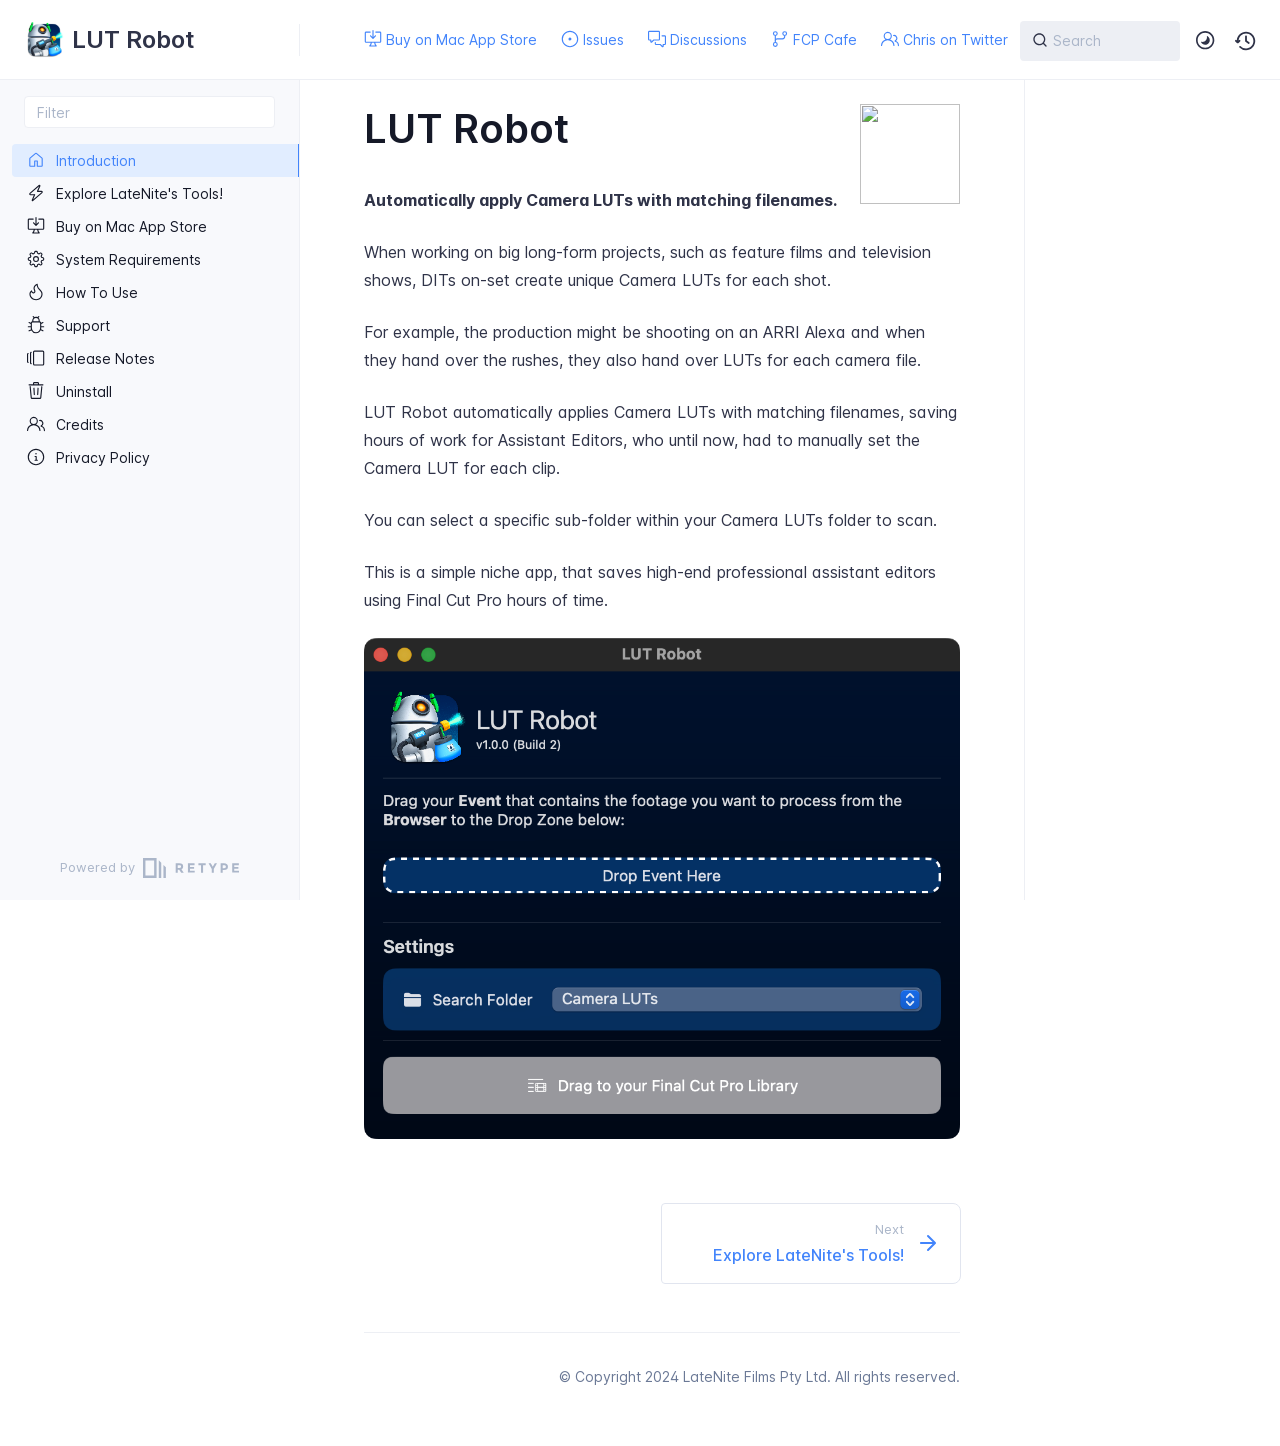
==== index.html @ ec89390f "Refreshes Retype-generated documentation. Process triggered by latenitefilms." ====
<!DOCTYPE html>
<html lang="en" class="h-full">
<head>
    <meta charset="UTF-8">
    <meta name="viewport" content="width=device-width,initial-scale=1">
    <meta name="turbo-cache-control" content="no-cache" data-turbo-track="reload" data-track-token="3.5.0.772324197858">

    <!-- See retype.com -->
    <meta name="generator" content="Retype 3.5.0">

    <!-- Primary Meta Tags -->
    <title>LUT Robot</title>
    <meta name="title" content="LUT Robot">
    <meta name="description" content="Automatically apply Camera LUTs with matching filenames.">

    <!-- Canonical -->
    <link rel="canonical" href="https://lutrobot.pro/">

    <!-- Open Graph / Facebook -->
    <meta property="og:type" content="website">
    <meta property="og:url" content="https://lutrobot.pro/">
    <meta property="og:title" content="LUT Robot">
    <meta property="og:description" content="Automatically apply Camera LUTs with matching filenames.">
    <meta property="og:image" content="https://lutrobot.pro/static/lut-robot.png">

    <!-- Twitter -->
    <meta property="twitter:card" content="summary_large_image">
    <meta property="twitter:url" content="https://lutrobot.pro/">
    <meta property="twitter:title" content="LUT Robot">
    <meta property="twitter:description" content="Automatically apply Camera LUTs with matching filenames.">
    <meta property="twitter:image" content="https://lutrobot.pro/static/lut-robot.png">

    <script data-cfasync="false">(function () { var el = document.documentElement, m = localStorage.getItem("doc_theme"), wm = window.matchMedia; if (m === "dark" || (!m && wm && wm("(prefers-color-scheme: dark)").matches)) { el.classList.add("dark") } else { el.classList.remove("dark") } })();</script>

    <link href="resources/css/retype.css?v=3.5.0.772324197858" rel="stylesheet">

    <script data-cfasync="false" src="resources/js/config.js?v=3.5.0.772324197858" data-turbo-eval="false" defer></script>
    <script data-cfasync="false" src="resources/js/retype.js?v=3.5.0" data-turbo-eval="false" defer></script>
    <script id="lunr-js" data-cfasync="false" src="resources/js/lunr.js?v=3.5.0.772324197858" data-turbo-eval="false" defer></script>
</head>
<body>
    <div id="docs-app" class="relative text-base antialiased text-gray-700 bg-white font-body dark:bg-dark-850 dark:text-dark-300">
        <div class="absolute bottom-0 left-0 bg-gray-100 dark:bg-dark-800" style="top: 5rem; right: 50%"></div>
    
        <header id="docs-site-header" class="sticky top-0 z-30 flex w-full h-16 bg-white border-b border-gray-200 md:h-20 dark:bg-dark-850 dark:border-dark-650">
            <div class="container relative flex items-center justify-between pr-6 grow md:justify-start">
                <!-- Mobile menu button skeleton -->
                <button v-cloak class="skeleton docs-mobile-menu-button flex items-center justify-center shrink-0 overflow-hidden dark:text-white focus:outline-none rounded-full w-10 h-10 ml-3.5 md:hidden"><svg xmlns="http://www.w3.org/2000/svg" class="mb-px shrink-0" width="24" height="24" viewBox="0 0 24 24" role="presentation" style="margin-bottom: 0px;"><g fill="currentColor"><path d="M2 4h20v2H2zM2 11h20v2H2zM2 18h20v2H2z"></path></g></svg></button>
                <div v-cloak id="docs-sidebar-toggle"></div>
        
                <!-- Logo -->
                <div class="flex items-center justify-between h-full py-2 md:w-75">
                    <div class="flex items-center px-2 md:px-6">
                        <a id="docs-site-logo" href="" class="flex items-center leading-snug text-2xl">
                            <span class="w-10 mr-2 grow-0 shrink-0 overflow-hidden">
                                <img class="max-h-10 dark:hidden md:inline-block" src="static/logo.png">
                                <img class="max-h-10 hidden dark:inline-block" src="static/logo.png">
                            </span>
                            <span class="dark:text-white font-semibold line-clamp-1 md:line-clamp-2">LUT Robot</span>
                        </a>
                    </div>
        
                    <span class="hidden h-8 border-r md:inline-block dark:border-dark-650"></span>
                </div>
        
                <div class="flex justify-between md:grow">
                    <!-- Top Nav -->
                    <nav class="hidden md:flex">
                        <ul class="flex flex-col mb-4 md:pl-16 md:mb-0 md:flex-row md:items-center">
                            <li class="mr-6">
                                <a class="py-2 md:mb-0 inline-flex items-center text-sm whitespace-nowrap transition-colors duration-200 ease-linear md:text-blue-500 dark:text-blue-400 hover:text-blue-800 dark:hover:text-blue-200" href="buy/">
                                    <svg xmlns="http://www.w3.org/2000/svg" class="mb-px mr-1" width="18" height="18" viewBox="0 0 24 24" role="presentation">
                                        <g fill="currentColor">
                                            <path d="M11.25 9.331V.75a.75.75 0 0 1 1.5 0v8.58l1.949-2.11A.75.75 0 1 1 15.8 8.237l-3.25 3.52a.75.75 0 0 1-1.102 0l-3.25-3.52A.75.75 0 1 1 9.3 7.22l1.949 2.111Z"/><path d="M2.5 3.75v11.5c0 .138.112.25.25.25h18.5a.25.25 0 0 0 .25-.25V3.75a.25.25 0 0 0-.25-.25h-5.5a.75.75 0 0 1 0-1.5h5.5c.966 0 1.75.784 1.75 1.75v11.5A1.75 1.75 0 0 1 21.25 17h-6.204c.171 1.375.805 2.652 1.769 3.757A.752.752 0 0 1 16.25 22h-8.5a.75.75 0 0 1-.566-1.243c.965-1.105 1.599-2.382 1.77-3.757H2.75A1.75 1.75 0 0 1 1 15.25V3.75C1 2.784 1.784 2 2.75 2h5.5a.75.75 0 0 1 0 1.5h-5.5a.25.25 0 0 0-.25.25ZM10.463 17c-.126 1.266-.564 2.445-1.223 3.5h5.52c-.66-1.055-1.098-2.234-1.223-3.5Z"/>
                                        </g>
                                    </svg>
                                    <span>Buy on Mac App Store</span>
                                </a>
                            </li>
                            <li class="mr-6">
                                <a class="py-2 md:mb-0 inline-flex items-center text-sm whitespace-nowrap transition-colors duration-200 ease-linear md:text-blue-500 dark:text-blue-400 hover:text-blue-800 dark:hover:text-blue-200" href="https://github.com/latenitefilms/lutrobot/issues" target="_blank">
                                    <svg xmlns="http://www.w3.org/2000/svg" class="mb-px mr-1" width="18" height="18" viewBox="0 0 24 24" role="presentation">
                                        <g fill="currentColor">
                                            <path d="M12 1c6.075 0 11 4.925 11 11s-4.925 11-11 11S1 18.075 1 12 5.925 1 12 1ZM2.5 12a9.5 9.5 0 0 0 9.5 9.5 9.5 9.5 0 0 0 9.5-9.5A9.5 9.5 0 0 0 12 2.5 9.5 9.5 0 0 0 2.5 12Zm9.5 2a2 2 0 1 1-.001-3.999A2 2 0 0 1 12 14Z"/>
                                        </g>
                                    </svg>
                                    <span>Issues</span>
                                </a>
                            </li>
                            <li class="mr-6">
                                <a class="py-2 md:mb-0 inline-flex items-center text-sm whitespace-nowrap transition-colors duration-200 ease-linear md:text-blue-500 dark:text-blue-400 hover:text-blue-800 dark:hover:text-blue-200" href="https://github.com/latenitefilms/lutrobot/discussions" target="_blank">
                                    <svg xmlns="http://www.w3.org/2000/svg" class="mb-px mr-1" width="18" height="18" viewBox="0 0 24 24" role="presentation">
                                        <g fill="currentColor">
                                            <path d="M1.75 1h12.5c.966 0 1.75.784 1.75 1.75v9.5A1.75 1.75 0 0 1 14.25 14H8.061l-2.574 2.573A1.458 1.458 0 0 1 3 15.543V14H1.75A1.75 1.75 0 0 1 0 12.25v-9.5C0 1.784.784 1 1.75 1ZM1.5 2.75v9.5c0 .138.112.25.25.25h2a.75.75 0 0 1 .75.75v2.19l2.72-2.72a.749.749 0 0 1 .53-.22h6.5a.25.25 0 0 0 .25-.25v-9.5a.25.25 0 0 0-.25-.25H1.75a.25.25 0 0 0-.25.25Z"/><path d="M22.5 8.75a.25.25 0 0 0-.25-.25h-3.5a.75.75 0 0 1 0-1.5h3.5c.966 0 1.75.784 1.75 1.75v9.5A1.75 1.75 0 0 1 22.25 20H21v1.543a1.457 1.457 0 0 1-2.487 1.03L15.939 20H10.75A1.75 1.75 0 0 1 9 18.25v-1.465a.75.75 0 0 1 1.5 0v1.465c0 .138.112.25.25.25h5.5a.75.75 0 0 1 .53.22l2.72 2.72v-2.19a.75.75 0 0 1 .75-.75h2a.25.25 0 0 0 .25-.25v-9.5Z"/>
                                        </g>
                                    </svg>
                                    <span>Discussions</span>
                                </a>
                            </li>
                            <li class="mr-6">
                                <a class="py-2 md:mb-0 inline-flex items-center text-sm whitespace-nowrap transition-colors duration-200 ease-linear md:text-blue-500 dark:text-blue-400 hover:text-blue-800 dark:hover:text-blue-200" href="https://fcp.cafe" target="_blank">
                                    <svg xmlns="http://www.w3.org/2000/svg" class="mb-px mr-1" width="18" height="18" viewBox="0 0 24 24" role="presentation">
                                        <g fill="currentColor">
                                            <path d="M15 4.75a3.25 3.25 0 1 1 6.5 0 3.25 3.25 0 0 1-6.5 0ZM2.5 19.25a3.25 3.25 0 1 1 6.5 0 3.25 3.25 0 0 1-6.5 0Zm0-14.5a3.25 3.25 0 1 1 6.5 0 3.25 3.25 0 0 1-6.5 0ZM5.75 6.5a1.75 1.75 0 1 0-.001-3.501A1.75 1.75 0 0 0 5.75 6.5Zm0 14.5a1.75 1.75 0 1 0-.001-3.501A1.75 1.75 0 0 0 5.75 21Zm12.5-14.5a1.75 1.75 0 1 0-.001-3.501A1.75 1.75 0 0 0 18.25 6.5Z"/><path d="M5.75 16.75A.75.75 0 0 1 5 16V8a.75.75 0 0 1 1.5 0v8a.75.75 0 0 1-.75.75Z"/><path d="M17.5 8.75v-1H19v1a3.75 3.75 0 0 1-3.75 3.75h-7a1.75 1.75 0 0 0-1.75 1.75H5A3.25 3.25 0 0 1 8.25 11h7a2.25 2.25 0 0 0 2.25-2.25Z"/>
                                        </g>
                                    </svg>
                                    <span>FCP Cafe</span>
                                </a>
                            </li>
                            <li class="mr-6">
                                <a class="py-2 md:mb-0 inline-flex items-center text-sm whitespace-nowrap transition-colors duration-200 ease-linear md:text-blue-500 dark:text-blue-400 hover:text-blue-800 dark:hover:text-blue-200" href="https://twitter.com/chrisatlatenite" target="_blank">
                                    <svg xmlns="http://www.w3.org/2000/svg" class="mb-px mr-1" width="18" height="18" viewBox="0 0 24 24" role="presentation">
                                        <g fill="currentColor">
                                            <path d="M3.5 8a5.5 5.5 0 1 1 8.596 4.547 9.005 9.005 0 0 1 5.9 8.18.751.751 0 0 1-1.5.045 7.5 7.5 0 0 0-14.993 0 .75.75 0 0 1-1.499-.044 9.005 9.005 0 0 1 5.9-8.181A5.496 5.496 0 0 1 3.5 8ZM9 4a4 4 0 1 0 0 8 4 4 0 0 0 0-8Zm8.29 4c-.148 0-.292.01-.434.03a.75.75 0 1 1-.212-1.484 4.53 4.53 0 0 1 3.38 8.097 6.69 6.69 0 0 1 3.956 6.107.75.75 0 0 1-1.5 0 5.193 5.193 0 0 0-3.696-4.972l-.534-.16v-1.676l.41-.209A3.03 3.03 0 0 0 17.29 8Z"/>
                                        </g>
                                    </svg>
                                    <span>Chris on Twitter</span>
                                </a>
                            </li>
                            <li class="mr-6">
                                <a class="py-2 md:mb-0 inline-flex items-center text-sm whitespace-nowrap transition-colors duration-200 ease-linear md:text-blue-500 dark:text-blue-400 hover:text-blue-800 dark:hover:text-blue-200" href="https://latenitefilms.com" target="_blank">
                                    <svg xmlns="http://www.w3.org/2000/svg" class="mb-px mr-1" width="18" height="18" viewBox="0 0 24 24" role="presentation">
                                        <g fill="currentColor">
                                            <path d="M12 2.5c-3.81 0-6.5 2.743-6.5 6.119 0 1.536.632 2.572 1.425 3.56.172.215.347.422.527.635l.096.112c.21.25.427.508.63.774.404.531.783 1.128.995 1.834a.75.75 0 0 1-1.436.432c-.138-.46-.397-.89-.753-1.357a18.111 18.111 0 0 0-.582-.714l-.092-.11c-.18-.212-.37-.436-.555-.667C4.87 12.016 4 10.651 4 8.618 4 4.363 7.415 1 12 1s8 3.362 8 7.619c0 2.032-.87 3.397-1.755 4.5-.185.23-.375.454-.555.667l-.092.109c-.21.248-.405.481-.582.714-.356.467-.615.898-.753 1.357a.751.751 0 0 1-1.437-.432c.213-.706.592-1.303.997-1.834.202-.266.419-.524.63-.774l.095-.112c.18-.213.355-.42.527-.634.793-.99 1.425-2.025 1.425-3.561C18.5 5.243 15.81 2.5 12 2.5ZM8.75 18h6.5a.75.75 0 0 1 0 1.5h-6.5a.75.75 0 0 1 0-1.5Zm.75 3.75a.75.75 0 0 1 .75-.75h3.5a.75.75 0 0 1 0 1.5h-3.5a.75.75 0 0 1-.75-.75Z"/>
                                        </g>
                                    </svg>
                                    <span>LateNite</span>
                                </a>
                            </li>
        
                        </ul>
                    </nav>
        
                    <!-- Header Right Skeleton -->
                    <div v-cloak class="flex justify-end grow skeleton">
        
                        <!-- Search input mock -->
                        <div class="relative hidden w-40 lg:block lg:max-w-sm lg:ml-auto">
                            <div class="absolute flex items-center justify-center h-full pl-3 dark:text-dark-300">
                                <svg xmlns="http://www.w3.org/2000/svg" class="icon-base" width="16" height="16" viewBox="0 0 24 24" aria-labelledby="icon" role="presentation" style="margin-bottom: 1px;"><g fill="currentColor" ><path d="M21.71 20.29l-3.68-3.68A8.963 8.963 0 0020 11c0-4.96-4.04-9-9-9s-9 4.04-9 9 4.04 9 9 9c2.12 0 4.07-.74 5.61-1.97l3.68 3.68c.2.19.45.29.71.29s.51-.1.71-.29c.39-.39.39-1.03 0-1.42zM4 11c0-3.86 3.14-7 7-7s7 3.14 7 7c0 1.92-.78 3.66-2.04 4.93-.01.01-.02.01-.02.01-.01.01-.01.01-.01.02A6.98 6.98 0 0111 18c-3.86 0-7-3.14-7-7z" ></path></g></svg>
                            </div>
                            <input class="w-full h-10 placeholder-gray-400 transition-colors duration-200 ease-in bg-gray-200 border border-transparent rounded md:text-sm hover:bg-white hover:border-gray-300 focus:outline-none focus:bg-white focus:border-gray-500 dark:bg-dark-600 dark:border-dark-600 dark:placeholder-dark-400" style="padding: 0.625rem 0.75rem 0.625rem 2rem" type="text" placeholder="Search">
                        </div>
        
                        <!-- Mobile search button -->
                        <div class="flex items-center justify-center w-10 h-10 lg:hidden">
                            <svg xmlns="http://www.w3.org/2000/svg" class="shrink-0 icon-base" width="20" height="20" viewBox="0 0 24 24" aria-labelledby="icon" role="presentation" style="margin-bottom: 0px;"><g fill="currentColor" ><path d="M21.71 20.29l-3.68-3.68A8.963 8.963 0 0020 11c0-4.96-4.04-9-9-9s-9 4.04-9 9 4.04 9 9 9c2.12 0 4.07-.74 5.61-1.97l3.68 3.68c.2.19.45.29.71.29s.51-.1.71-.29c.39-.39.39-1.03 0-1.42zM4 11c0-3.86 3.14-7 7-7s7 3.14 7 7c0 1.92-.78 3.66-2.04 4.93-.01.01-.02.01-.02.01-.01.01-.01.01-.01.02A6.98 6.98 0 0111 18c-3.86 0-7-3.14-7-7z" ></path></g></svg>
                        </div>
        
                        <!-- Dark mode switch placeholder -->
                        <div class="w-10 h-10 lg:ml-2"></div>
        
                        <!-- History button -->
                        <div class="flex items-center justify-center w-10 h-10" style="margin-right: -0.625rem;">
                            <svg xmlns="http://www.w3.org/2000/svg" class="shrink-0 icon-base" width="22" height="22" viewBox="0 0 24 24" aria-labelledby="icon" role="presentation" style="margin-bottom: 0px;"><g fill="currentColor" ><g ><path d="M12.01 6.01c-.55 0-1 .45-1 1V12a1 1 0 00.4.8l3 2.22a.985.985 0 001.39-.2.996.996 0 00-.21-1.4l-2.6-1.92V7.01c.02-.55-.43-1-.98-1z"></path><path d="M12.01 1.91c-5.33 0-9.69 4.16-10.05 9.4l-.29-.26a.997.997 0 10-1.34 1.48l1.97 1.79c.19.17.43.26.67.26s.48-.09.67-.26l1.97-1.79a.997.997 0 10-1.34-1.48l-.31.28c.34-4.14 3.82-7.41 8.05-7.41 4.46 0 8.08 3.63 8.08 8.09s-3.63 8.08-8.08 8.08c-2.18 0-4.22-.85-5.75-2.4a.996.996 0 10-1.42 1.4 10.02 10.02 0 007.17 2.99c5.56 0 10.08-4.52 10.08-10.08.01-5.56-4.52-10.09-10.08-10.09z"></path></g></g></svg>
                        </div>
                    </div>
        
                    <div v-cloak class="flex justify-end grow">
                        <div id="docs-mobile-search-button"></div>
                        <doc-search-desktop></doc-search-desktop>
        
                        <doc-theme-switch class="lg:ml-2"></doc-theme-switch>
                        <doc-history></doc-history>
                    </div>
                </div>
            </div>
        </header>
    
        <div class="container relative flex bg-white">
            <!-- Sidebar Skeleton -->
            <div v-cloak class="fixed flex flex-col shrink-0 duration-300 ease-in-out bg-gray-100 border-gray-200 sidebar top-20 w-75 border-r h-screen md:sticky transition-transform skeleton dark:bg-dark-800 dark:border-dark-650">
            
                <!-- Render this div, if config.showSidebarFilter is `true` -->
                <div class="flex items-center h-16 px-6">
                    <input class="w-full h-8 px-3 py-2 transition-colors duration-200 ease-linear bg-white border border-gray-200 rounded shadow-none text-sm focus:outline-none focus:border-gray-600 dark:bg-dark-600 dark:border-dark-600" type="text" placeholder="Filter">
                </div>
            
                <div class="pl-6 mt-1 mb-4">
                    <div class="w-32 h-3 mb-4 bg-gray-200 rounded-full loading dark:bg-dark-600"></div>
                    <div class="w-48 h-3 mb-4 bg-gray-200 rounded-full loading dark:bg-dark-600"></div>
                    <div class="w-40 h-3 mb-4 bg-gray-200 rounded-full loading dark:bg-dark-600"></div>
                    <div class="w-32 h-3 mb-4 bg-gray-200 rounded-full loading dark:bg-dark-600"></div>
                    <div class="w-48 h-3 mb-4 bg-gray-200 rounded-full loading dark:bg-dark-600"></div>
                    <div class="w-40 h-3 mb-4 bg-gray-200 rounded-full loading dark:bg-dark-600"></div>
                </div>
            
                <div class="shrink-0 mt-auto bg-transparent dark:border-dark-650">
                    <a class="flex items-center justify-center flex-nowrap h-16 text-gray-400 dark:text-dark-400 hover:text-gray-700 dark:hover:text-dark-300 transition-colors duration-150 ease-in docs-powered-by" target="_blank" href="https://retype.com/" rel="noopener">
                        <span class="text-xs whitespace-nowrap">Powered by</span>
                        <svg xmlns="http://www.w3.org/2000/svg" class="ml-2" fill="currentColor" width="96" height="20" overflow="visible"><path d="M0 0v20h13.59V0H0zm11.15 17.54H2.44V2.46h8.71v15.08zM15.8 20h2.44V4.67L15.8 2.22zM20.45 6.89V20h2.44V9.34z"/><g><path d="M40.16 8.44c0 1.49-.59 2.45-1.75 2.88l2.34 3.32h-2.53l-2.04-2.96h-1.43v2.96h-2.06V5.36h3.5c1.43 0 2.46.24 3.07.73s.9 1.27.9 2.35zm-2.48 1.1c.26-.23.38-.59.38-1.09 0-.5-.13-.84-.4-1.03s-.73-.28-1.39-.28h-1.54v2.75h1.5c.72 0 1.2-.12 1.45-.35zM51.56 5.36V7.2h-4.59v1.91h4.13v1.76h-4.13v1.92h4.74v1.83h-6.79V5.36h6.64zM60.09 7.15v7.48h-2.06V7.15h-2.61V5.36h7.28v1.79h-2.61zM70.81 14.64h-2.06v-3.66l-3.19-5.61h2.23l1.99 3.45 1.99-3.45H74l-3.19 5.61v3.66zM83.99 6.19c.65.55.97 1.4.97 2.55s-.33 1.98-1 2.51-1.68.8-3.04.8h-1.23v2.59h-2.06V5.36h3.26c1.42 0 2.45.28 3.1.83zm-1.51 3.65c.25-.28.37-.69.37-1.22s-.16-.92-.48-1.14c-.32-.23-.82-.34-1.5-.34H79.7v3.12h1.38c.68 0 1.15-.14 1.4-.42zM95.85 5.36V7.2h-4.59v1.91h4.13v1.76h-4.13v1.92H96v1.83h-6.79V5.36h6.64z"/></g></svg>
                    </a>
                </div>
            </div>
            
            <!-- Sidebar component -->
            <doc-sidebar v-cloak>
                <template #sidebar-footer>
                    <div class="shrink-0 mt-auto border-t md:bg-transparent md:border-none dark:border-dark-650">
            
                        <div class="py-3 px-6 md:hidden border-b dark:border-dark-650">
                            <nav>
                                <ul class="flex flex-wrap justify-center items-center">
                                    <li class="mr-6">
                                        <a class="block py-1 inline-flex items-center text-sm whitespace-nowrap transition-colors duration-200 ease-linear md:text-blue-500 dark:text-blue-400 hover:text-blue-800 dark:hover:text-blue-200" href="buy/">
                                            <svg xmlns="http://www.w3.org/2000/svg" class="mb-px mr-1" width="18" height="18" viewBox="0 0 24 24" role="presentation">
                                                <g fill="currentColor">
                                                    <path d="M11.25 9.331V.75a.75.75 0 0 1 1.5 0v8.58l1.949-2.11A.75.75 0 1 1 15.8 8.237l-3.25 3.52a.75.75 0 0 1-1.102 0l-3.25-3.52A.75.75 0 1 1 9.3 7.22l1.949 2.111Z"/><path d="M2.5 3.75v11.5c0 .138.112.25.25.25h18.5a.25.25 0 0 0 .25-.25V3.75a.25.25 0 0 0-.25-.25h-5.5a.75.75 0 0 1 0-1.5h5.5c.966 0 1.75.784 1.75 1.75v11.5A1.75 1.75 0 0 1 21.25 17h-6.204c.171 1.375.805 2.652 1.769 3.757A.752.752 0 0 1 16.25 22h-8.5a.75.75 0 0 1-.566-1.243c.965-1.105 1.599-2.382 1.77-3.757H2.75A1.75 1.75 0 0 1 1 15.25V3.75C1 2.784 1.784 2 2.75 2h5.5a.75.75 0 0 1 0 1.5h-5.5a.25.25 0 0 0-.25.25ZM10.463 17c-.126 1.266-.564 2.445-1.223 3.5h5.52c-.66-1.055-1.098-2.234-1.223-3.5Z"/>
                                                </g>
                                            </svg>
                                            <span>Buy on Mac App Store</span>
                                        </a>
                                    </li>
                                    <li class="mr-6">
                                        <a class="block py-1 inline-flex items-center text-sm whitespace-nowrap transition-colors duration-200 ease-linear md:text-blue-500 dark:text-blue-400 hover:text-blue-800 dark:hover:text-blue-200" href="https://github.com/latenitefilms/lutrobot/issues" target="_blank">
                                            <svg xmlns="http://www.w3.org/2000/svg" class="mb-px mr-1" width="18" height="18" viewBox="0 0 24 24" role="presentation">
                                                <g fill="currentColor">
                                                    <path d="M12 1c6.075 0 11 4.925 11 11s-4.925 11-11 11S1 18.075 1 12 5.925 1 12 1ZM2.5 12a9.5 9.5 0 0 0 9.5 9.5 9.5 9.5 0 0 0 9.5-9.5A9.5 9.5 0 0 0 12 2.5 9.5 9.5 0 0 0 2.5 12Zm9.5 2a2 2 0 1 1-.001-3.999A2 2 0 0 1 12 14Z"/>
                                                </g>
                                            </svg>
                                            <span>Issues</span>
                                        </a>
                                    </li>
                                    <li class="mr-6">
                                        <a class="block py-1 inline-flex items-center text-sm whitespace-nowrap transition-colors duration-200 ease-linear md:text-blue-500 dark:text-blue-400 hover:text-blue-800 dark:hover:text-blue-200" href="https://github.com/latenitefilms/lutrobot/discussions" target="_blank">
                                            <svg xmlns="http://www.w3.org/2000/svg" class="mb-px mr-1" width="18" height="18" viewBox="0 0 24 24" role="presentation">
                                                <g fill="currentColor">
                                                    <path d="M1.75 1h12.5c.966 0 1.75.784 1.75 1.75v9.5A1.75 1.75 0 0 1 14.25 14H8.061l-2.574 2.573A1.458 1.458 0 0 1 3 15.543V14H1.75A1.75 1.75 0 0 1 0 12.25v-9.5C0 1.784.784 1 1.75 1ZM1.5 2.75v9.5c0 .138.112.25.25.25h2a.75.75 0 0 1 .75.75v2.19l2.72-2.72a.749.749 0 0 1 .53-.22h6.5a.25.25 0 0 0 .25-.25v-9.5a.25.25 0 0 0-.25-.25H1.75a.25.25 0 0 0-.25.25Z"/><path d="M22.5 8.75a.25.25 0 0 0-.25-.25h-3.5a.75.75 0 0 1 0-1.5h3.5c.966 0 1.75.784 1.75 1.75v9.5A1.75 1.75 0 0 1 22.25 20H21v1.543a1.457 1.457 0 0 1-2.487 1.03L15.939 20H10.75A1.75 1.75 0 0 1 9 18.25v-1.465a.75.75 0 0 1 1.5 0v1.465c0 .138.112.25.25.25h5.5a.75.75 0 0 1 .53.22l2.72 2.72v-2.19a.75.75 0 0 1 .75-.75h2a.25.25 0 0 0 .25-.25v-9.5Z"/>
                                                </g>
                                            </svg>
                                            <span>Discussions</span>
                                        </a>
                                    </li>
                                    <li class="mr-6">
                                        <a class="block py-1 inline-flex items-center text-sm whitespace-nowrap transition-colors duration-200 ease-linear md:text-blue-500 dark:text-blue-400 hover:text-blue-800 dark:hover:text-blue-200" href="https://fcp.cafe" target="_blank">
                                            <svg xmlns="http://www.w3.org/2000/svg" class="mb-px mr-1" width="18" height="18" viewBox="0 0 24 24" role="presentation">
                                                <g fill="currentColor">
                                                    <path d="M15 4.75a3.25 3.25 0 1 1 6.5 0 3.25 3.25 0 0 1-6.5 0ZM2.5 19.25a3.25 3.25 0 1 1 6.5 0 3.25 3.25 0 0 1-6.5 0Zm0-14.5a3.25 3.25 0 1 1 6.5 0 3.25 3.25 0 0 1-6.5 0ZM5.75 6.5a1.75 1.75 0 1 0-.001-3.501A1.75 1.75 0 0 0 5.75 6.5Zm0 14.5a1.75 1.75 0 1 0-.001-3.501A1.75 1.75 0 0 0 5.75 21Zm12.5-14.5a1.75 1.75 0 1 0-.001-3.501A1.75 1.75 0 0 0 18.25 6.5Z"/><path d="M5.75 16.75A.75.75 0 0 1 5 16V8a.75.75 0 0 1 1.5 0v8a.75.75 0 0 1-.75.75Z"/><path d="M17.5 8.75v-1H19v1a3.75 3.75 0 0 1-3.75 3.75h-7a1.75 1.75 0 0 0-1.75 1.75H5A3.25 3.25 0 0 1 8.25 11h7a2.25 2.25 0 0 0 2.25-2.25Z"/>
                                                </g>
                                            </svg>
                                            <span>FCP Cafe</span>
                                        </a>
                                    </li>
                                    <li class="mr-6">
                                        <a class="block py-1 inline-flex items-center text-sm whitespace-nowrap transition-colors duration-200 ease-linear md:text-blue-500 dark:text-blue-400 hover:text-blue-800 dark:hover:text-blue-200" href="https://twitter.com/chrisatlatenite" target="_blank">
                                            <svg xmlns="http://www.w3.org/2000/svg" class="mb-px mr-1" width="18" height="18" viewBox="0 0 24 24" role="presentation">
                                                <g fill="currentColor">
                                                    <path d="M3.5 8a5.5 5.5 0 1 1 8.596 4.547 9.005 9.005 0 0 1 5.9 8.18.751.751 0 0 1-1.5.045 7.5 7.5 0 0 0-14.993 0 .75.75 0 0 1-1.499-.044 9.005 9.005 0 0 1 5.9-8.181A5.496 5.496 0 0 1 3.5 8ZM9 4a4 4 0 1 0 0 8 4 4 0 0 0 0-8Zm8.29 4c-.148 0-.292.01-.434.03a.75.75 0 1 1-.212-1.484 4.53 4.53 0 0 1 3.38 8.097 6.69 6.69 0 0 1 3.956 6.107.75.75 0 0 1-1.5 0 5.193 5.193 0 0 0-3.696-4.972l-.534-.16v-1.676l.41-.209A3.03 3.03 0 0 0 17.29 8Z"/>
                                                </g>
                                            </svg>
                                            <span>Chris on Twitter</span>
                                        </a>
                                    </li>
                                    <li class="mr-6">
                                        <a class="block py-1 inline-flex items-center text-sm whitespace-nowrap transition-colors duration-200 ease-linear md:text-blue-500 dark:text-blue-400 hover:text-blue-800 dark:hover:text-blue-200" href="https://latenitefilms.com" target="_blank">
                                            <svg xmlns="http://www.w3.org/2000/svg" class="mb-px mr-1" width="18" height="18" viewBox="0 0 24 24" role="presentation">
                                                <g fill="currentColor">
                                                    <path d="M12 2.5c-3.81 0-6.5 2.743-6.5 6.119 0 1.536.632 2.572 1.425 3.56.172.215.347.422.527.635l.096.112c.21.25.427.508.63.774.404.531.783 1.128.995 1.834a.75.75 0 0 1-1.436.432c-.138-.46-.397-.89-.753-1.357a18.111 18.111 0 0 0-.582-.714l-.092-.11c-.18-.212-.37-.436-.555-.667C4.87 12.016 4 10.651 4 8.618 4 4.363 7.415 1 12 1s8 3.362 8 7.619c0 2.032-.87 3.397-1.755 4.5-.185.23-.375.454-.555.667l-.092.109c-.21.248-.405.481-.582.714-.356.467-.615.898-.753 1.357a.751.751 0 0 1-1.437-.432c.213-.706.592-1.303.997-1.834.202-.266.419-.524.63-.774l.095-.112c.18-.213.355-.42.527-.634.793-.99 1.425-2.025 1.425-3.561C18.5 5.243 15.81 2.5 12 2.5ZM8.75 18h6.5a.75.75 0 0 1 0 1.5h-6.5a.75.75 0 0 1 0-1.5Zm.75 3.75a.75.75 0 0 1 .75-.75h3.5a.75.75 0 0 1 0 1.5h-3.5a.75.75 0 0 1-.75-.75Z"/>
                                                </g>
                                            </svg>
                                            <span>LateNite</span>
                                        </a>
                                    </li>
            
                                </ul>
                            </nav>
                        </div>
            
                        <a class="flex items-center justify-center flex-nowrap h-16 text-gray-400 dark:text-dark-400 hover:text-gray-700 dark:hover:text-dark-300 transition-colors duration-150 ease-in docs-powered-by" target="_blank" href="https://retype.com/" rel="noopener">
                            <span class="text-xs whitespace-nowrap">Powered by</span>
                            <svg xmlns="http://www.w3.org/2000/svg" class="ml-2" fill="currentColor" width="96" height="20" overflow="visible"><path d="M0 0v20h13.59V0H0zm11.15 17.54H2.44V2.46h8.71v15.08zM15.8 20h2.44V4.67L15.8 2.22zM20.45 6.89V20h2.44V9.34z"/><g><path d="M40.16 8.44c0 1.49-.59 2.45-1.75 2.88l2.34 3.32h-2.53l-2.04-2.96h-1.43v2.96h-2.06V5.36h3.5c1.43 0 2.46.24 3.07.73s.9 1.27.9 2.35zm-2.48 1.1c.26-.23.38-.59.38-1.09 0-.5-.13-.84-.4-1.03s-.73-.28-1.39-.28h-1.54v2.75h1.5c.72 0 1.2-.12 1.45-.35zM51.56 5.36V7.2h-4.59v1.91h4.13v1.76h-4.13v1.92h4.74v1.83h-6.79V5.36h6.64zM60.09 7.15v7.48h-2.06V7.15h-2.61V5.36h7.28v1.79h-2.61zM70.81 14.64h-2.06v-3.66l-3.19-5.61h2.23l1.99 3.45 1.99-3.45H74l-3.19 5.61v3.66zM83.99 6.19c.65.55.97 1.4.97 2.55s-.33 1.98-1 2.51-1.68.8-3.04.8h-1.23v2.59h-2.06V5.36h3.26c1.42 0 2.45.28 3.1.83zm-1.51 3.65c.25-.28.37-.69.37-1.22s-.16-.92-.48-1.14c-.32-.23-.82-.34-1.5-.34H79.7v3.12h1.38c.68 0 1.15-.14 1.4-.42zM95.85 5.36V7.2h-4.59v1.91h4.13v1.76h-4.13v1.92H96v1.83h-6.79V5.36h6.64z"/></g></svg>
                        </a>
                    </div>
                </template>
            </doc-sidebar>
    
            <div class="grow min-w-0 dark:bg-dark-850">
                <!-- Render "toolbar" template here on api pages --><!-- Render page content -->
                <div class="flex">
                    <div class="min-w-0 p-4 grow md:px-16">
                        <main class="relative pb-12 lg:pt-2">
                            <div class="docs-markdown" id="docs-content">
                                <!-- Rendered if sidebar right is enabled -->
                                <div id="docs-sidebar-right-toggle"></div>
                                <!-- Page content  -->
<style>
    @media (max-width: 959px) {
        img.rightLogo {
            display: none !important;
        }
    }
</style>
<img class="rightLogo" src="https://github.com/latenitefilms/LUTRobot/raw/main/docs/static/logo.png" align="right" style="width: 100px !important; height: 100px !important;" />
<doc-anchor-target id="lut-robot" class="break-words">
    <h1>
        <doc-anchor-trigger class="header-anchor-trigger" to="#lut-robot">#</doc-anchor-trigger>
        <span>LUT Robot</span>
    </h1>
</doc-anchor-target>
<p><strong>Automatically apply Camera LUTs with matching filenames.</strong></p>
<p>When working on big long-form projects, such as feature films and television shows, DITs on-set create unique Camera LUTs for each shot.</p>
<p>For example, the production might be shooting on an ARRI Alexa and when they hand over the rushes, they also hand over LUTs for each camera file.</p>
<p>LUT Robot automatically applies Camera LUTs with matching filenames, saving hours of work for Assistant Editors, who until now, had to manually set the Camera LUT for each clip.</p>
<p>You can select a specific sub-folder within your Camera LUTs folder to scan.</p>
<p>This is a simple niche app, that saves high-end professional assistant editors using Final Cut Pro hours of time.</p>
<p><figure class="content-center">
    <img src="static/lut-robot.png" alt="">
    <figcaption class="caption"></figcaption>
</figure>
</p>

                                
                                <!-- Required only on API pages -->
                                <doc-toolbar-member-filter-no-results></doc-toolbar-member-filter-no-results>
                            </div>
                            <footer class="clear-both">
                            
                                <nav class="flex mt-14">
                                    <div class="w-1/2">
                                    </div>
                            
                                    <div class="w-1/2">
                                        <a class="px-5 py-4 -mx-px h-full flex items-center justify-end break-normal font-medium text-blue-500 dark:text-blue-400 border border-gray-300 hover:border-gray-400 dark:border-dark-650 dark:hover:border-dark-450 rounded-l rounded-r-lg transition-colors duration-150 relative hover:z-5" href="latenite/">
                                            <span>
                                                <span class="block text-xs font-normal text-right text-gray-400 dark:text-dark-400">Next</span>
                                                <span class="block mt-1">Explore Late​Nite's Tools!</span>
                                            </span>
                                            <svg xmlns="http://www.w3.org/2000/svg" class="ml-3" width="24" height="24" viewBox="0 0 24 24" fill="currentColor" overflow="visible"><path d="M19.92 12.38a1 1 0 00-.22-1.09l-7-7a.996.996 0 10-1.41 1.41l5.3 5.3H5c-.55 0-1 .45-1 1s.45 1 1 1h11.59l-5.29 5.29a.996.996 0 000 1.41c.19.2.44.3.7.3s.51-.1.71-.29l7-7c.09-.09.16-.21.21-.33z" /><path fill="none" d="M0 0h24v24H0z" /></svg>
                                        </a>
                                    </div>
                                </nav>
                            </footer>
                        </main>
                
                        <div class="border-t dark:border-dark-650 pt-6 mb-8">
                            <footer class="flex flex-wrap items-center justify-between">
                                <div>
                                    <ul class="flex flex-wrap items-center text-sm">
                                    </ul>
                                </div>
                                <div class="docs-copyright py-2 text-gray-500 dark:text-dark-350 text-sm leading-relaxed"><p>© Copyright 2024 LateNite Films Pty Ltd. All rights reserved.</p></div>
                            </footer>
                        </div>
                    </div>
                
                    <!-- Rendered if sidebar right is enabled -->
                    <!-- Sidebar right skeleton-->
                    <div v-cloak class="fixed top-0 bottom-0 right-0 translate-x-full bg-white border-gray-200 lg:sticky lg:border-l lg:shrink-0 lg:pt-6 lg:transform-none sm:w-1/2 lg:w-64 lg:z-0 md:w-104 sidebar-right skeleton dark:bg-dark-850 dark:border-dark-650">
                        <div class="pl-5">
                            <div class="w-32 h-3 mb-4 bg-gray-200 dark:bg-dark-600 rounded-full loading"></div>
                            <div class="w-48 h-3 mb-4 bg-gray-200 dark:bg-dark-600 rounded-full loading"></div>
                            <div class="w-40 h-3 mb-4 bg-gray-200 dark:bg-dark-600 rounded-full loading"></div>
                        </div>
                    </div>
                
                    <!-- User should be able to hide sidebar right -->
                    <doc-sidebar-right v-cloak></doc-sidebar-right>
                </div>

            </div>
        </div>
    
        <doc-search-mobile></doc-search-mobile>
        <doc-back-to-top></doc-back-to-top>
    </div>


    <div id="docs-overlay-target"></div>

    <script data-cfasync="false">window.__DOCS__ = { "title": "Introduction", isRoot: true, level: 0, icon: "file", hasPrism: false, hasMermaid: false, hasMath: false, tocDepth: 23 }</script>
</body>
</html>
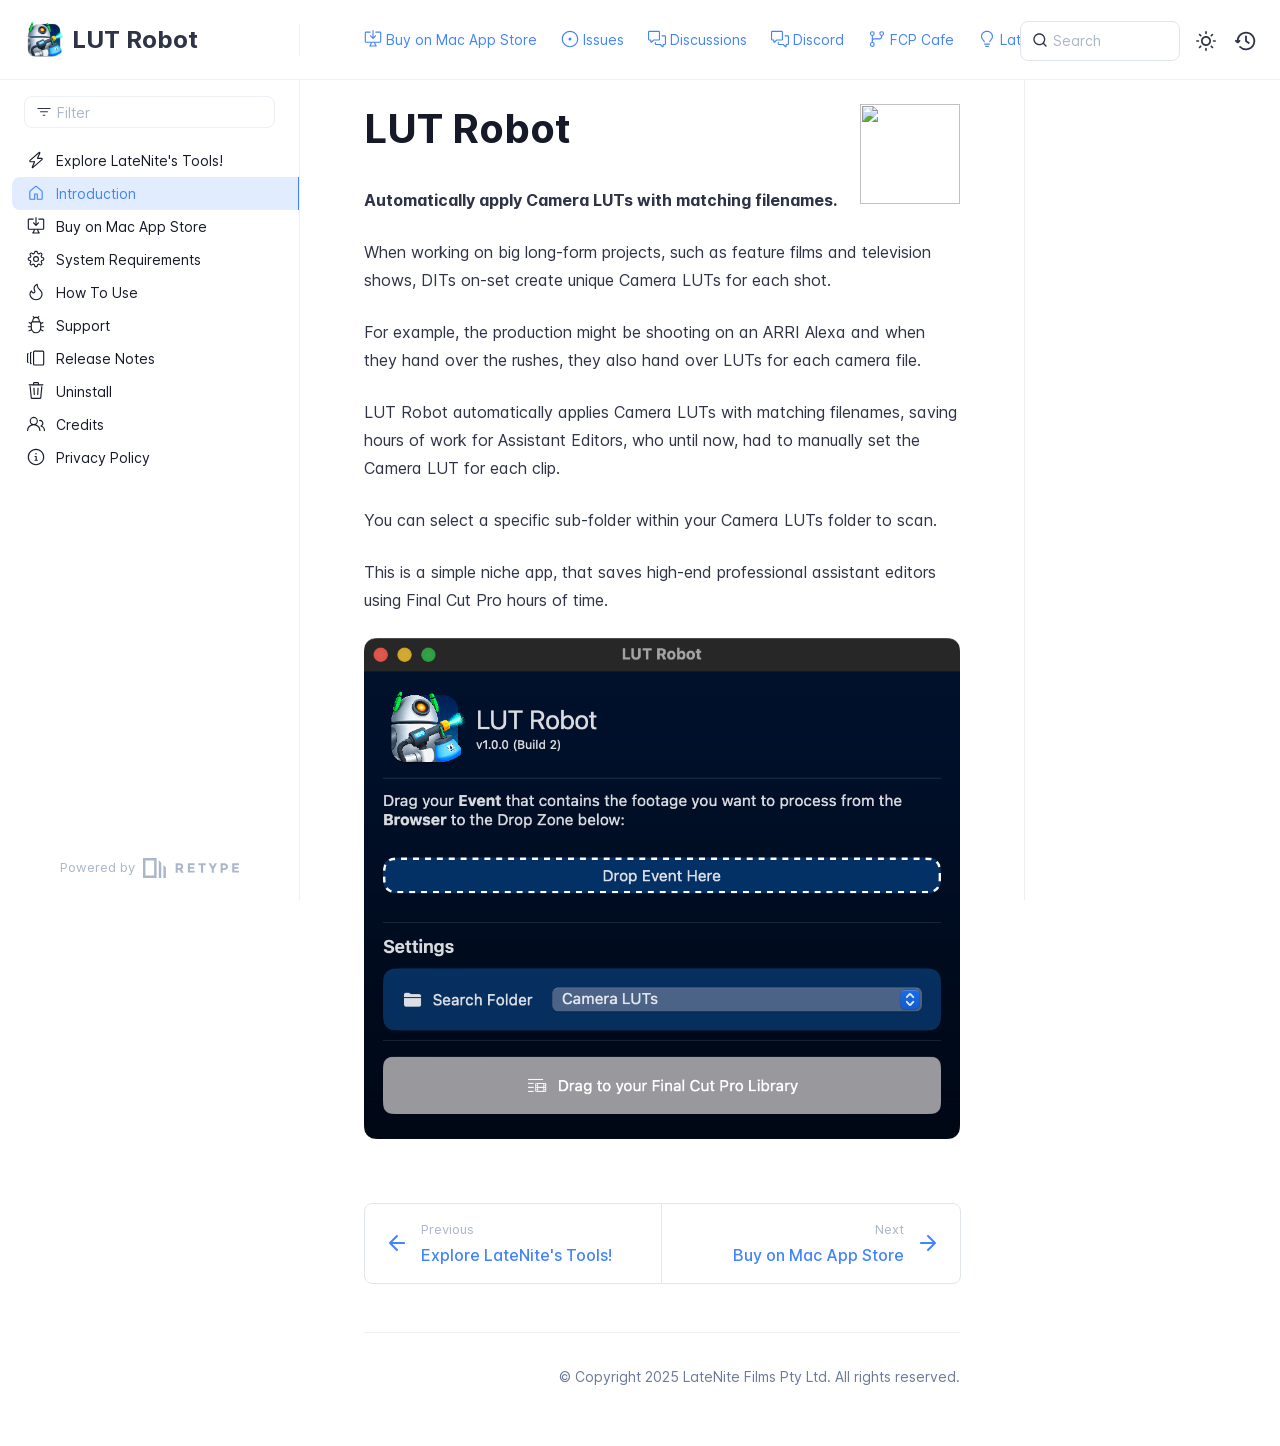
==== commit 50e2395f: "Refreshes Retype-generated documentation. Process triggered by latenitefilms." ====
--- a/index.html
+++ b/index.html
@@ -3,10 +3,10 @@
 <head>
     <meta charset="UTF-8">
     <meta name="viewport" content="width=device-width,initial-scale=1">
-    <meta name="turbo-cache-control" content="no-cache" data-turbo-track="reload" data-track-token="3.5.0.772324197858">
+    <meta name="turbo-cache-control" content="no-cache" data-turbo-track="reload" data-track-token="3.9.0.801916405637">
 
     <!-- See retype.com -->
-    <meta name="generator" content="Retype 3.5.0">
+    <meta name="generator" content="Retype 3.9.0">
 
     <!-- Primary Meta Tags -->
     <title>LUT Robot</title>
@@ -14,29 +14,29 @@
     <meta name="description" content="Automatically apply Camera LUTs with matching filenames.">
 
     <!-- Canonical -->
-    <link rel="canonical" href="https://lutrobot.pro/">
+    <link rel="canonical" href="https://lutrobot.fcp.cafe/">
 
     <!-- Open Graph / Facebook -->
     <meta property="og:type" content="website">
-    <meta property="og:url" content="https://lutrobot.pro/">
+    <meta property="og:url" content="https://lutrobot.fcp.cafe/">
     <meta property="og:title" content="LUT Robot">
     <meta property="og:description" content="Automatically apply Camera LUTs with matching filenames.">
-    <meta property="og:image" content="https://lutrobot.pro/static/lut-robot.png">
+    <meta property="og:image" content="https://lutrobot.fcp.cafe/static/lut-robot.png">
 
     <!-- Twitter -->
     <meta property="twitter:card" content="summary_large_image">
-    <meta property="twitter:url" content="https://lutrobot.pro/">
+    <meta property="twitter:url" content="https://lutrobot.fcp.cafe/">
     <meta property="twitter:title" content="LUT Robot">
     <meta property="twitter:description" content="Automatically apply Camera LUTs with matching filenames.">
-    <meta property="twitter:image" content="https://lutrobot.pro/static/lut-robot.png">
-
-    <script data-cfasync="false">(function () { var el = document.documentElement, m = localStorage.getItem("doc_theme"), wm = window.matchMedia; if (m === "dark" || (!m && wm && wm("(prefers-color-scheme: dark)").matches)) { el.classList.add("dark") } else { el.classList.remove("dark") } })();</script>
-
-    <link href="resources/css/retype.css?v=3.5.0.772324197858" rel="stylesheet">
-
-    <script data-cfasync="false" src="resources/js/config.js?v=3.5.0.772324197858" data-turbo-eval="false" defer></script>
-    <script data-cfasync="false" src="resources/js/retype.js?v=3.5.0" data-turbo-eval="false" defer></script>
-    <script id="lunr-js" data-cfasync="false" src="resources/js/lunr.js?v=3.5.0.772324197858" data-turbo-eval="false" defer></script>
+    <meta property="twitter:image" content="https://lutrobot.fcp.cafe/static/lut-robot.png">
+
+    <script data-cfasync="false">(function(){var cl=document.documentElement.classList,ls=localStorage.getItem("retype_scheme"),hd=cl.contains("dark"),hl=cl.contains("light"),wm=window.matchMedia&&window.matchMedia("(prefers-color-scheme: dark)").matches;if(ls==="dark"||(!ls&&wm&&!hd&&!hl)){cl.remove("light");cl.add("dark")}else if(ls==="light"||(!ls&&!wm&&!hd&&!hl)){cl.remove("dark");cl.add("light")}})();</script>
+
+    <link href="resources/css/retype.css?v=3.9.0.801916405637" rel="stylesheet">
+
+    <script data-cfasync="false" src="resources/js/config.js?v=3.9.0.801916405637" data-turbo-eval="false" defer></script>
+    <script data-cfasync="false" src="resources/js/retype.js?v=3.9.0" data-turbo-eval="false" defer></script>
+    <script id="lunr-js" data-cfasync="false" src="resources/js/lunr.js?v=3.9.0.801916405637" data-turbo-eval="false" defer></script>
 </head>
 <body>
     <div id="docs-app" class="relative text-base antialiased text-gray-700 bg-white font-body dark:bg-dark-850 dark:text-dark-300">
@@ -56,7 +56,7 @@
                                 <img class="max-h-10 dark:hidden md:inline-block" src="static/logo.png">
                                 <img class="max-h-10 hidden dark:inline-block" src="static/logo.png">
                             </span>
-                            <span class="dark:text-white font-semibold line-clamp-1 md:line-clamp-2">LUT Robot</span>
+                            <span class="dark:text-white font-bold line-clamp-1 md:line-clamp-2">LUT Robot</span>
                         </a>
                     </div>
         
@@ -98,6 +98,16 @@
                                 </a>
                             </li>
                             <li class="mr-6">
+                                <a class="py-2 md:mb-0 inline-flex items-center text-sm whitespace-nowrap transition-colors duration-200 ease-linear md:text-blue-500 dark:text-blue-400 hover:text-blue-800 dark:hover:text-blue-200" href="https://ltnt.tv/discord" target="_blank">
+                                    <svg xmlns="http://www.w3.org/2000/svg" class="mb-px mr-1" width="18" height="18" viewBox="0 0 24 24" role="presentation">
+                                        <g fill="currentColor">
+                                            <path d="M1.75 1h12.5c.966 0 1.75.784 1.75 1.75v9.5A1.75 1.75 0 0 1 14.25 14H8.061l-2.574 2.573A1.458 1.458 0 0 1 3 15.543V14H1.75A1.75 1.75 0 0 1 0 12.25v-9.5C0 1.784.784 1 1.75 1ZM1.5 2.75v9.5c0 .138.112.25.25.25h2a.75.75 0 0 1 .75.75v2.19l2.72-2.72a.749.749 0 0 1 .53-.22h6.5a.25.25 0 0 0 .25-.25v-9.5a.25.25 0 0 0-.25-.25H1.75a.25.25 0 0 0-.25.25Z"/><path d="M22.5 8.75a.25.25 0 0 0-.25-.25h-3.5a.75.75 0 0 1 0-1.5h3.5c.966 0 1.75.784 1.75 1.75v9.5A1.75 1.75 0 0 1 22.25 20H21v1.543a1.457 1.457 0 0 1-2.487 1.03L15.939 20H10.75A1.75 1.75 0 0 1 9 18.25v-1.465a.75.75 0 0 1 1.5 0v1.465c0 .138.112.25.25.25h5.5a.75.75 0 0 1 .53.22l2.72 2.72v-2.19a.75.75 0 0 1 .75-.75h2a.25.25 0 0 0 .25-.25v-9.5Z"/>
+                                        </g>
+                                    </svg>
+                                    <span>Discord</span>
+                                </a>
+                            </li>
+                            <li class="mr-6">
                                 <a class="py-2 md:mb-0 inline-flex items-center text-sm whitespace-nowrap transition-colors duration-200 ease-linear md:text-blue-500 dark:text-blue-400 hover:text-blue-800 dark:hover:text-blue-200" href="https://fcp.cafe" target="_blank">
                                     <svg xmlns="http://www.w3.org/2000/svg" class="mb-px mr-1" width="18" height="18" viewBox="0 0 24 24" role="presentation">
                                         <g fill="currentColor">
@@ -108,17 +118,7 @@
                                 </a>
                             </li>
                             <li class="mr-6">
-                                <a class="py-2 md:mb-0 inline-flex items-center text-sm whitespace-nowrap transition-colors duration-200 ease-linear md:text-blue-500 dark:text-blue-400 hover:text-blue-800 dark:hover:text-blue-200" href="https://twitter.com/chrisatlatenite" target="_blank">
-                                    <svg xmlns="http://www.w3.org/2000/svg" class="mb-px mr-1" width="18" height="18" viewBox="0 0 24 24" role="presentation">
-                                        <g fill="currentColor">
-                                            <path d="M3.5 8a5.5 5.5 0 1 1 8.596 4.547 9.005 9.005 0 0 1 5.9 8.18.751.751 0 0 1-1.5.045 7.5 7.5 0 0 0-14.993 0 .75.75 0 0 1-1.499-.044 9.005 9.005 0 0 1 5.9-8.181A5.496 5.496 0 0 1 3.5 8ZM9 4a4 4 0 1 0 0 8 4 4 0 0 0 0-8Zm8.29 4c-.148 0-.292.01-.434.03a.75.75 0 1 1-.212-1.484 4.53 4.53 0 0 1 3.38 8.097 6.69 6.69 0 0 1 3.956 6.107.75.75 0 0 1-1.5 0 5.193 5.193 0 0 0-3.696-4.972l-.534-.16v-1.676l.41-.209A3.03 3.03 0 0 0 17.29 8Z"/>
-                                        </g>
-                                    </svg>
-                                    <span>Chris on Twitter</span>
-                                </a>
-                            </li>
-                            <li class="mr-6">
-                                <a class="py-2 md:mb-0 inline-flex items-center text-sm whitespace-nowrap transition-colors duration-200 ease-linear md:text-blue-500 dark:text-blue-400 hover:text-blue-800 dark:hover:text-blue-200" href="https://latenitefilms.com" target="_blank">
+                                <a class="py-2 md:mb-0 inline-flex items-center text-sm whitespace-nowrap transition-colors duration-200 ease-linear md:text-blue-500 dark:text-blue-400 hover:text-blue-800 dark:hover:text-blue-200" href="https://fcp.cafe/latenite/" target="_blank">
                                     <svg xmlns="http://www.w3.org/2000/svg" class="mb-px mr-1" width="18" height="18" viewBox="0 0 24 24" role="presentation">
                                         <g fill="currentColor">
                                             <path d="M12 2.5c-3.81 0-6.5 2.743-6.5 6.119 0 1.536.632 2.572 1.425 3.56.172.215.347.422.527.635l.096.112c.21.25.427.508.63.774.404.531.783 1.128.995 1.834a.75.75 0 0 1-1.436.432c-.138-.46-.397-.89-.753-1.357a18.111 18.111 0 0 0-.582-.714l-.092-.11c-.18-.212-.37-.436-.555-.667C4.87 12.016 4 10.651 4 8.618 4 4.363 7.415 1 12 1s8 3.362 8 7.619c0 2.032-.87 3.397-1.755 4.5-.185.23-.375.454-.555.667l-.092.109c-.21.248-.405.481-.582.714-.356.467-.615.898-.753 1.357a.751.751 0 0 1-1.437-.432c.213-.706.592-1.303.997-1.834.202-.266.419-.524.63-.774l.095-.112c.18-.213.355-.42.527-.634.793-.99 1.425-2.025 1.425-3.561C18.5 5.243 15.81 2.5 12 2.5ZM8.75 18h6.5a.75.75 0 0 1 0 1.5h-6.5a.75.75 0 0 1 0-1.5Zm.75 3.75a.75.75 0 0 1 .75-.75h3.5a.75.75 0 0 1 0 1.5h-3.5a.75.75 0 0 1-.75-.75Z"/>
@@ -169,9 +169,8 @@
     
         <div class="container relative flex bg-white">
             <!-- Sidebar Skeleton -->
-            <div v-cloak class="fixed flex flex-col shrink-0 duration-300 ease-in-out bg-gray-100 border-gray-200 sidebar top-20 w-75 border-r h-screen md:sticky transition-transform skeleton dark:bg-dark-800 dark:border-dark-650">
-            
-                <!-- Render this div, if config.showSidebarFilter is `true` -->
+            <div v-cloak class="fixed flex flex-col shrink-0 duration-300 ease-in-out bg-white border-gray-200 sidebar top-20 w-75 border-r h-screen md:sticky transition-transform skeleton dark:bg-dark-800 dark:border-dark-650">
+            
                 <div class="flex items-center h-16 px-6">
                     <input class="w-full h-8 px-3 py-2 transition-colors duration-200 ease-linear bg-white border border-gray-200 rounded shadow-none text-sm focus:outline-none focus:border-gray-600 dark:bg-dark-600 dark:border-dark-600" type="text" placeholder="Filter">
                 </div>
@@ -232,6 +231,16 @@
                                         </a>
                                     </li>
                                     <li class="mr-6">
+                                        <a class="block py-1 inline-flex items-center text-sm whitespace-nowrap transition-colors duration-200 ease-linear md:text-blue-500 dark:text-blue-400 hover:text-blue-800 dark:hover:text-blue-200" href="https://ltnt.tv/discord" target="_blank">
+                                            <svg xmlns="http://www.w3.org/2000/svg" class="mb-px mr-1" width="18" height="18" viewBox="0 0 24 24" role="presentation">
+                                                <g fill="currentColor">
+                                                    <path d="M1.75 1h12.5c.966 0 1.75.784 1.75 1.75v9.5A1.75 1.75 0 0 1 14.25 14H8.061l-2.574 2.573A1.458 1.458 0 0 1 3 15.543V14H1.75A1.75 1.75 0 0 1 0 12.25v-9.5C0 1.784.784 1 1.75 1ZM1.5 2.75v9.5c0 .138.112.25.25.25h2a.75.75 0 0 1 .75.75v2.19l2.72-2.72a.749.749 0 0 1 .53-.22h6.5a.25.25 0 0 0 .25-.25v-9.5a.25.25 0 0 0-.25-.25H1.75a.25.25 0 0 0-.25.25Z"/><path d="M22.5 8.75a.25.25 0 0 0-.25-.25h-3.5a.75.75 0 0 1 0-1.5h3.5c.966 0 1.75.784 1.75 1.75v9.5A1.75 1.75 0 0 1 22.25 20H21v1.543a1.457 1.457 0 0 1-2.487 1.03L15.939 20H10.75A1.75 1.75 0 0 1 9 18.25v-1.465a.75.75 0 0 1 1.5 0v1.465c0 .138.112.25.25.25h5.5a.75.75 0 0 1 .53.22l2.72 2.72v-2.19a.75.75 0 0 1 .75-.75h2a.25.25 0 0 0 .25-.25v-9.5Z"/>
+                                                </g>
+                                            </svg>
+                                            <span>Discord</span>
+                                        </a>
+                                    </li>
+                                    <li class="mr-6">
                                         <a class="block py-1 inline-flex items-center text-sm whitespace-nowrap transition-colors duration-200 ease-linear md:text-blue-500 dark:text-blue-400 hover:text-blue-800 dark:hover:text-blue-200" href="https://fcp.cafe" target="_blank">
                                             <svg xmlns="http://www.w3.org/2000/svg" class="mb-px mr-1" width="18" height="18" viewBox="0 0 24 24" role="presentation">
                                                 <g fill="currentColor">
@@ -242,17 +251,7 @@
                                         </a>
                                     </li>
                                     <li class="mr-6">
-                                        <a class="block py-1 inline-flex items-center text-sm whitespace-nowrap transition-colors duration-200 ease-linear md:text-blue-500 dark:text-blue-400 hover:text-blue-800 dark:hover:text-blue-200" href="https://twitter.com/chrisatlatenite" target="_blank">
-                                            <svg xmlns="http://www.w3.org/2000/svg" class="mb-px mr-1" width="18" height="18" viewBox="0 0 24 24" role="presentation">
-                                                <g fill="currentColor">
-                                                    <path d="M3.5 8a5.5 5.5 0 1 1 8.596 4.547 9.005 9.005 0 0 1 5.9 8.18.751.751 0 0 1-1.5.045 7.5 7.5 0 0 0-14.993 0 .75.75 0 0 1-1.499-.044 9.005 9.005 0 0 1 5.9-8.181A5.496 5.496 0 0 1 3.5 8ZM9 4a4 4 0 1 0 0 8 4 4 0 0 0 0-8Zm8.29 4c-.148 0-.292.01-.434.03a.75.75 0 1 1-.212-1.484 4.53 4.53 0 0 1 3.38 8.097 6.69 6.69 0 0 1 3.956 6.107.75.75 0 0 1-1.5 0 5.193 5.193 0 0 0-3.696-4.972l-.534-.16v-1.676l.41-.209A3.03 3.03 0 0 0 17.29 8Z"/>
-                                                </g>
-                                            </svg>
-                                            <span>Chris on Twitter</span>
-                                        </a>
-                                    </li>
-                                    <li class="mr-6">
-                                        <a class="block py-1 inline-flex items-center text-sm whitespace-nowrap transition-colors duration-200 ease-linear md:text-blue-500 dark:text-blue-400 hover:text-blue-800 dark:hover:text-blue-200" href="https://latenitefilms.com" target="_blank">
+                                        <a class="block py-1 inline-flex items-center text-sm whitespace-nowrap transition-colors duration-200 ease-linear md:text-blue-500 dark:text-blue-400 hover:text-blue-800 dark:hover:text-blue-200" href="https://fcp.cafe/latenite/" target="_blank">
                                             <svg xmlns="http://www.w3.org/2000/svg" class="mb-px mr-1" width="18" height="18" viewBox="0 0 24 24" role="presentation">
                                                 <g fill="currentColor">
                                                     <path d="M12 2.5c-3.81 0-6.5 2.743-6.5 6.119 0 1.536.632 2.572 1.425 3.56.172.215.347.422.527.635l.096.112c.21.25.427.508.63.774.404.531.783 1.128.995 1.834a.75.75 0 0 1-1.436.432c-.138-.46-.397-.89-.753-1.357a18.111 18.111 0 0 0-.582-.714l-.092-.11c-.18-.212-.37-.436-.555-.667C4.87 12.016 4 10.651 4 8.618 4 4.363 7.415 1 12 1s8 3.362 8 7.619c0 2.032-.87 3.397-1.755 4.5-.185.23-.375.454-.555.667l-.092.109c-.21.248-.405.481-.582.714-.356.467-.615.898-.753 1.357a.751.751 0 0 1-1.437-.432c.213-.706.592-1.303.997-1.834.202-.266.419-.524.63-.774l.095-.112c.18-.213.355-.42.527-.634.793-.99 1.425-2.025 1.425-3.561C18.5 5.243 15.81 2.5 12 2.5ZM8.75 18h6.5a.75.75 0 0 1 0 1.5h-6.5a.75.75 0 0 1 0-1.5Zm.75 3.75a.75.75 0 0 1 .75-.75h3.5a.75.75 0 0 1 0 1.5h-3.5a.75.75 0 0 1-.75-.75Z"/>
@@ -304,7 +303,7 @@
 <p>You can select a specific sub-folder within your Camera LUTs folder to scan.</p>
 <p>This is a simple niche app, that saves high-end professional assistant editors using Final Cut Pro hours of time.</p>
 <p><figure class="content-center">
-    <img src="static/lut-robot.png" alt="">
+    <img src="static/lut-robot.png" alt="" />
     <figcaption class="caption"></figcaption>
 </figure>
 </p>
@@ -315,15 +314,22 @@
                             </div>
                             <footer class="clear-both">
                             
-                                <nav class="flex mt-14">
+                                <nav class="print:hidden flex mt-14">
                                     <div class="w-1/2">
+                                        <a class="px-5 py-4 h-full flex items-center break-normal font-medium text-blue-500 dark:text-blue-400 border border-gray-300 hover:border-gray-400 dark:border-dark-650 dark:hover:border-dark-450 rounded-l-lg transition-colors duration-150 relative hover:z-5" href="latenite/">
+                                            <svg xmlns="http://www.w3.org/2000/svg" class="mr-3" width="24" height="24" viewBox="0 0 24 24" fill="currentColor" overflow="visible"><path d="M19 11H7.41l5.29-5.29a.996.996 0 10-1.41-1.41l-7 7a1 1 0 000 1.42l7 7a1.024 1.024 0 001.42-.01.996.996 0 000-1.41L7.41 13H19c.55 0 1-.45 1-1s-.45-1-1-1z" /><path fill="none" d="M0 0h24v24H0z" /></svg>
+                                            <span>
+                                                <span class="block text-xs font-normal text-gray-400 dark:text-dark-400">Previous</span>
+                                                <span class="block mt-1">Explore Late​Nite's Tools!</span>
+                                            </span>
+                                        </a>
                                     </div>
                             
                                     <div class="w-1/2">
-                                        <a class="px-5 py-4 -mx-px h-full flex items-center justify-end break-normal font-medium text-blue-500 dark:text-blue-400 border border-gray-300 hover:border-gray-400 dark:border-dark-650 dark:hover:border-dark-450 rounded-l rounded-r-lg transition-colors duration-150 relative hover:z-5" href="latenite/">
+                                        <a class="px-5 py-4 -mx-px h-full flex items-center justify-end break-normal font-medium text-blue-500 dark:text-blue-400 border border-gray-300 hover:border-gray-400 dark:border-dark-650 dark:hover:border-dark-450 rounded-r-lg transition-colors duration-150 relative hover:z-5" href="buy/">
                                             <span>
                                                 <span class="block text-xs font-normal text-right text-gray-400 dark:text-dark-400">Next</span>
-                                                <span class="block mt-1">Explore Late​Nite's Tools!</span>
+                                                <span class="block mt-1">Buy on Mac App Store</span>
                                             </span>
                                             <svg xmlns="http://www.w3.org/2000/svg" class="ml-3" width="24" height="24" viewBox="0 0 24 24" fill="currentColor" overflow="visible"><path d="M19.92 12.38a1 1 0 00-.22-1.09l-7-7a.996.996 0 10-1.41 1.41l5.3 5.3H5c-.55 0-1 .45-1 1s.45 1 1 1h11.59l-5.29 5.29a.996.996 0 000 1.41c.19.2.44.3.7.3s.51-.1.71-.29l7-7c.09-.09.16-.21.21-.33z" /><path fill="none" d="M0 0h24v24H0z" /></svg>
                                         </a>
@@ -332,13 +338,13 @@
                             </footer>
                         </main>
                 
-                        <div class="border-t dark:border-dark-650 pt-6 mb-8">
-                            <footer class="flex flex-wrap items-center justify-between">
-                                <div>
+                        <div class="print:border-none border-t dark:border-dark-650 pt-6 mb-8">
+                            <footer class="flex flex-wrap items-center justify-between print:justify-center">
+                                <div class="print:hidden">
                                     <ul class="flex flex-wrap items-center text-sm">
                                     </ul>
                                 </div>
-                                <div class="docs-copyright py-2 text-gray-500 dark:text-dark-350 text-sm leading-relaxed"><p>© Copyright 2024 LateNite Films Pty Ltd. All rights reserved.</p></div>
+                                <div class="print:justify-center docs-copyright py-2 text-gray-500 dark:text-dark-350 text-sm leading-relaxed"><p>© Copyright 2025 LateNite Films Pty Ltd. All rights reserved.</p></div>
                             </footer>
                         </div>
                     </div>
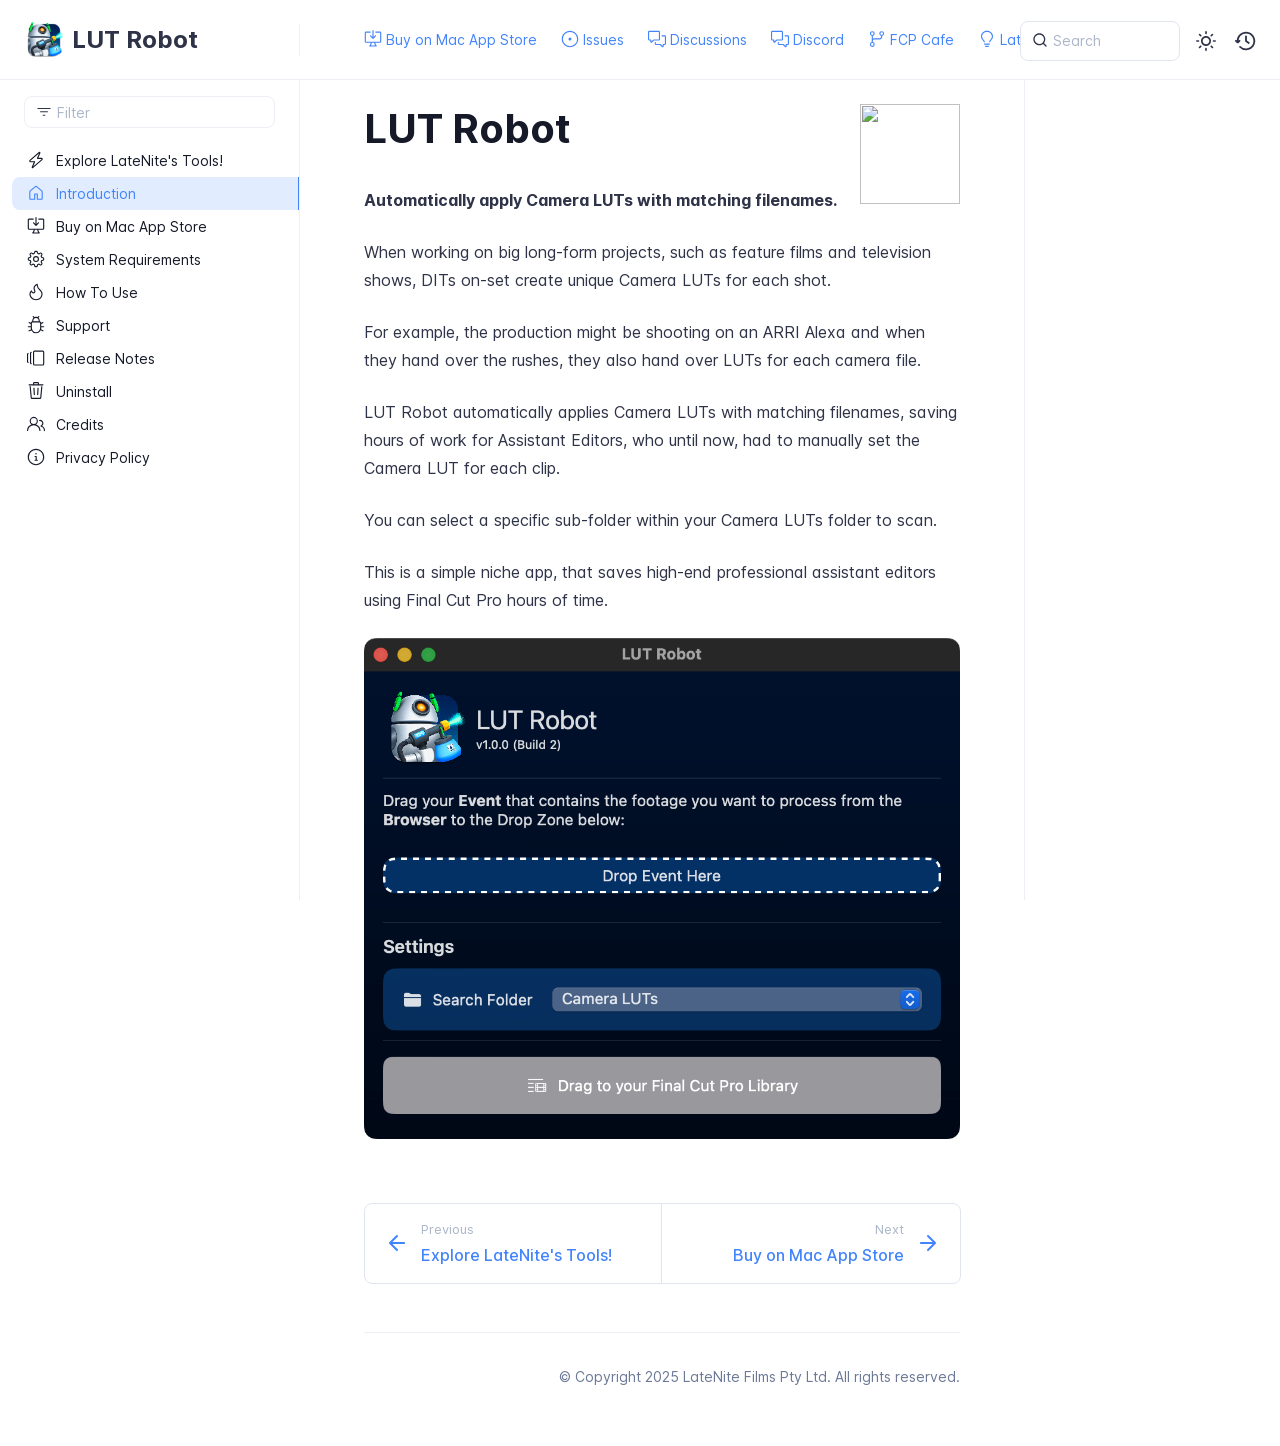
==== commit 0d60c7cb: "Refreshes Retype-generated documentation. Process triggered by latenitefilms." ====
--- a/index.html
+++ b/index.html
@@ -3,7 +3,7 @@
 <head>
     <meta charset="UTF-8">
     <meta name="viewport" content="width=device-width,initial-scale=1">
-    <meta name="turbo-cache-control" content="no-cache" data-turbo-track="reload" data-track-token="3.9.0.801916405637">
+    <meta name="turbo-cache-control" content="no-cache" data-turbo-track="reload" data-track-token="3.9.0.802161857511">
 
     <!-- See retype.com -->
     <meta name="generator" content="Retype 3.9.0">
@@ -32,11 +32,11 @@
 
     <script data-cfasync="false">(function(){var cl=document.documentElement.classList,ls=localStorage.getItem("retype_scheme"),hd=cl.contains("dark"),hl=cl.contains("light"),wm=window.matchMedia&&window.matchMedia("(prefers-color-scheme: dark)").matches;if(ls==="dark"||(!ls&&wm&&!hd&&!hl)){cl.remove("light");cl.add("dark")}else if(ls==="light"||(!ls&&!wm&&!hd&&!hl)){cl.remove("dark");cl.add("light")}})();</script>
 
-    <link href="resources/css/retype.css?v=3.9.0.801916405637" rel="stylesheet">
-
-    <script data-cfasync="false" src="resources/js/config.js?v=3.9.0.801916405637" data-turbo-eval="false" defer></script>
+    <link href="resources/css/retype.css?v=3.9.0.802161857511" rel="stylesheet">
+
+    <script data-cfasync="false" src="resources/js/config.js?v=3.9.0.802161857511" data-turbo-eval="false" defer></script>
     <script data-cfasync="false" src="resources/js/retype.js?v=3.9.0" data-turbo-eval="false" defer></script>
-    <script id="lunr-js" data-cfasync="false" src="resources/js/lunr.js?v=3.9.0.801916405637" data-turbo-eval="false" defer></script>
+    <script id="lunr-js" data-cfasync="false" src="resources/js/lunr.js?v=3.9.0.802161857511" data-turbo-eval="false" defer></script>
 </head>
 <body>
     <div id="docs-app" class="relative text-base antialiased text-gray-700 bg-white font-body dark:bg-dark-850 dark:text-dark-300">
@@ -184,12 +184,6 @@
                     <div class="w-40 h-3 mb-4 bg-gray-200 rounded-full loading dark:bg-dark-600"></div>
                 </div>
             
-                <div class="shrink-0 mt-auto bg-transparent dark:border-dark-650">
-                    <a class="flex items-center justify-center flex-nowrap h-16 text-gray-400 dark:text-dark-400 hover:text-gray-700 dark:hover:text-dark-300 transition-colors duration-150 ease-in docs-powered-by" target="_blank" href="https://retype.com/" rel="noopener">
-                        <span class="text-xs whitespace-nowrap">Powered by</span>
-                        <svg xmlns="http://www.w3.org/2000/svg" class="ml-2" fill="currentColor" width="96" height="20" overflow="visible"><path d="M0 0v20h13.59V0H0zm11.15 17.54H2.44V2.46h8.71v15.08zM15.8 20h2.44V4.67L15.8 2.22zM20.45 6.89V20h2.44V9.34z"/><g><path d="M40.16 8.44c0 1.49-.59 2.45-1.75 2.88l2.34 3.32h-2.53l-2.04-2.96h-1.43v2.96h-2.06V5.36h3.5c1.43 0 2.46.24 3.07.73s.9 1.27.9 2.35zm-2.48 1.1c.26-.23.38-.59.38-1.09 0-.5-.13-.84-.4-1.03s-.73-.28-1.39-.28h-1.54v2.75h1.5c.72 0 1.2-.12 1.45-.35zM51.56 5.36V7.2h-4.59v1.91h4.13v1.76h-4.13v1.92h4.74v1.83h-6.79V5.36h6.64zM60.09 7.15v7.48h-2.06V7.15h-2.61V5.36h7.28v1.79h-2.61zM70.81 14.64h-2.06v-3.66l-3.19-5.61h2.23l1.99 3.45 1.99-3.45H74l-3.19 5.61v3.66zM83.99 6.19c.65.55.97 1.4.97 2.55s-.33 1.98-1 2.51-1.68.8-3.04.8h-1.23v2.59h-2.06V5.36h3.26c1.42 0 2.45.28 3.1.83zm-1.51 3.65c.25-.28.37-.69.37-1.22s-.16-.92-.48-1.14c-.32-.23-.82-.34-1.5-.34H79.7v3.12h1.38c.68 0 1.15-.14 1.4-.42zM95.85 5.36V7.2h-4.59v1.91h4.13v1.76h-4.13v1.92H96v1.83h-6.79V5.36h6.64z"/></g></svg>
-                    </a>
-                </div>
             </div>
             
             <!-- Sidebar component -->
@@ -264,11 +258,6 @@
                                 </ul>
                             </nav>
                         </div>
-            
-                        <a class="flex items-center justify-center flex-nowrap h-16 text-gray-400 dark:text-dark-400 hover:text-gray-700 dark:hover:text-dark-300 transition-colors duration-150 ease-in docs-powered-by" target="_blank" href="https://retype.com/" rel="noopener">
-                            <span class="text-xs whitespace-nowrap">Powered by</span>
-                            <svg xmlns="http://www.w3.org/2000/svg" class="ml-2" fill="currentColor" width="96" height="20" overflow="visible"><path d="M0 0v20h13.59V0H0zm11.15 17.54H2.44V2.46h8.71v15.08zM15.8 20h2.44V4.67L15.8 2.22zM20.45 6.89V20h2.44V9.34z"/><g><path d="M40.16 8.44c0 1.49-.59 2.45-1.75 2.88l2.34 3.32h-2.53l-2.04-2.96h-1.43v2.96h-2.06V5.36h3.5c1.43 0 2.46.24 3.07.73s.9 1.27.9 2.35zm-2.48 1.1c.26-.23.38-.59.38-1.09 0-.5-.13-.84-.4-1.03s-.73-.28-1.39-.28h-1.54v2.75h1.5c.72 0 1.2-.12 1.45-.35zM51.56 5.36V7.2h-4.59v1.91h4.13v1.76h-4.13v1.92h4.74v1.83h-6.79V5.36h6.64zM60.09 7.15v7.48h-2.06V7.15h-2.61V5.36h7.28v1.79h-2.61zM70.81 14.64h-2.06v-3.66l-3.19-5.61h2.23l1.99 3.45 1.99-3.45H74l-3.19 5.61v3.66zM83.99 6.19c.65.55.97 1.4.97 2.55s-.33 1.98-1 2.51-1.68.8-3.04.8h-1.23v2.59h-2.06V5.36h3.26c1.42 0 2.45.28 3.1.83zm-1.51 3.65c.25-.28.37-.69.37-1.22s-.16-.92-.48-1.14c-.32-.23-.82-.34-1.5-.34H79.7v3.12h1.38c.68 0 1.15-.14 1.4-.42zM95.85 5.36V7.2h-4.59v1.91h4.13v1.76h-4.13v1.92H96v1.83h-6.79V5.36h6.64z"/></g></svg>
-                        </a>
                     </div>
                 </template>
             </doc-sidebar>
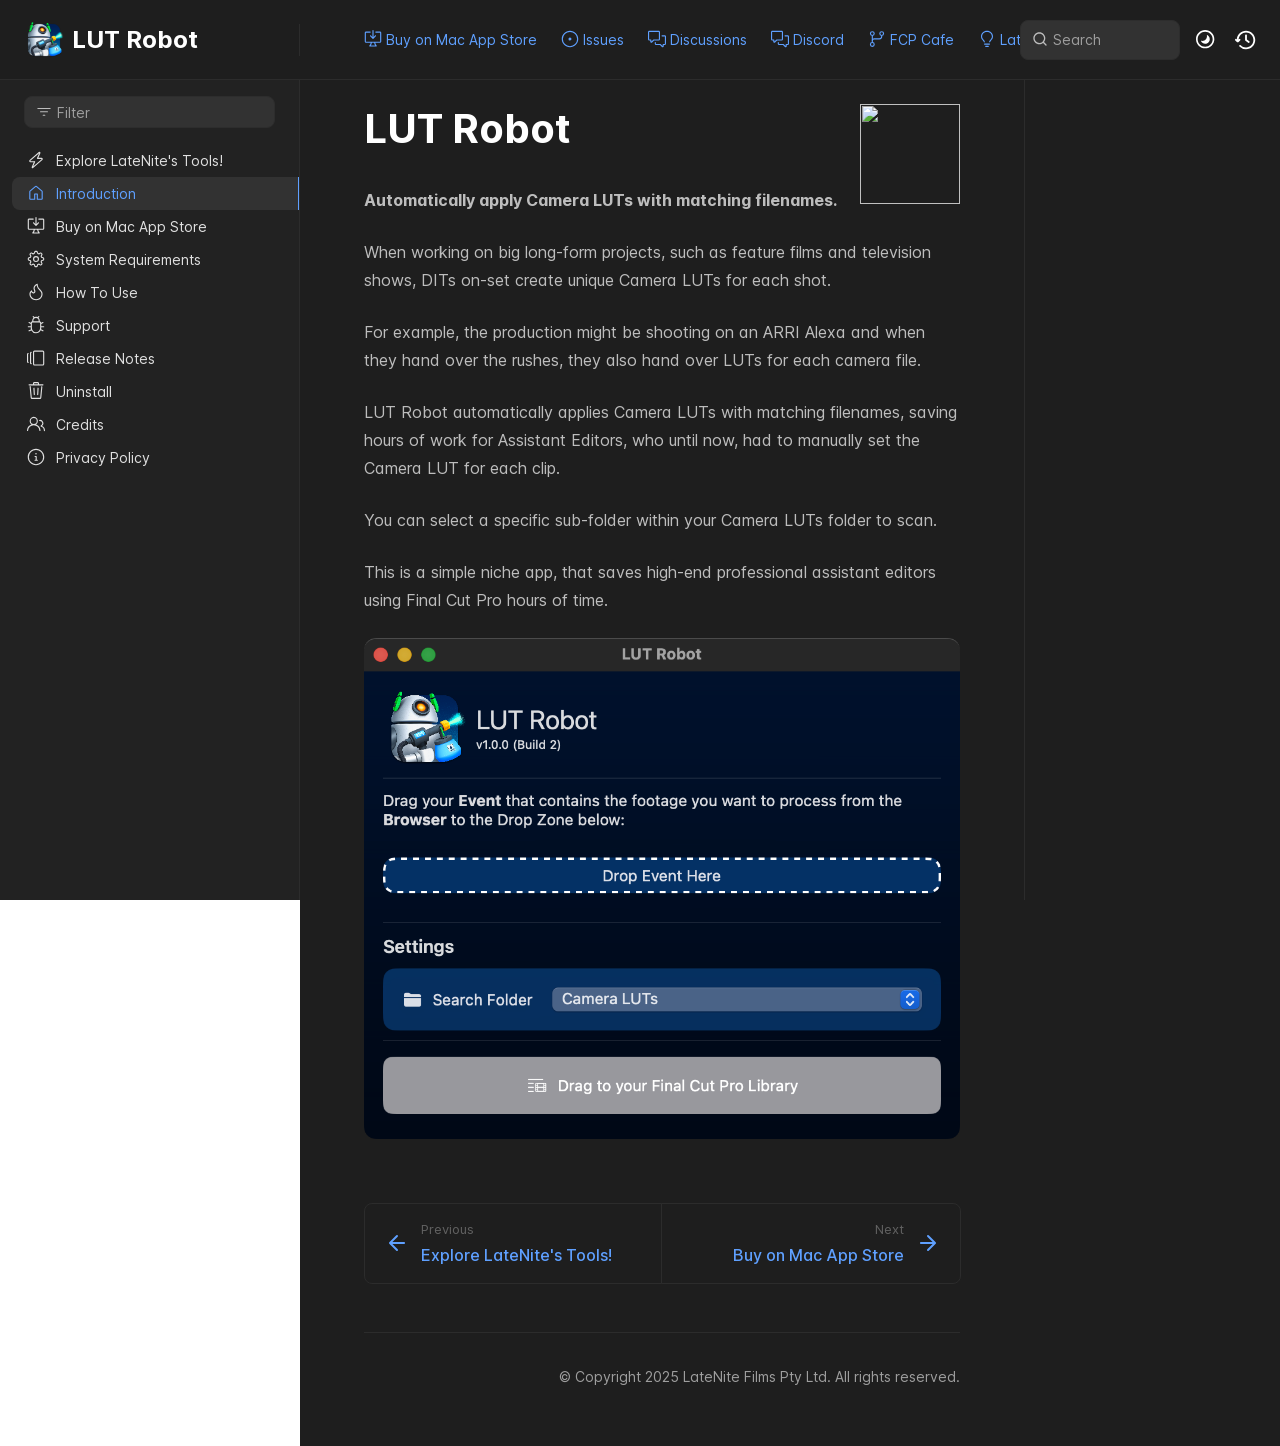
==== commit 720d19bf: "Refreshes Retype-generated documentation. Process triggered by latenitefilms." ====
--- a/index.html
+++ b/index.html
@@ -1,9 +1,9 @@
 <!DOCTYPE html>
-<html lang="en" class="h-full">
+<html lang="en" class="h-full dark">
 <head>
     <meta charset="UTF-8">
     <meta name="viewport" content="width=device-width,initial-scale=1">
-    <meta name="turbo-cache-control" content="no-cache" data-turbo-track="reload" data-track-token="3.9.0.802161857511">
+    <meta name="turbo-cache-control" content="no-cache" data-turbo-track="reload" data-track-token="3.9.0.802161929559">
 
     <!-- See retype.com -->
     <meta name="generator" content="Retype 3.9.0">
@@ -32,11 +32,11 @@
 
     <script data-cfasync="false">(function(){var cl=document.documentElement.classList,ls=localStorage.getItem("retype_scheme"),hd=cl.contains("dark"),hl=cl.contains("light"),wm=window.matchMedia&&window.matchMedia("(prefers-color-scheme: dark)").matches;if(ls==="dark"||(!ls&&wm&&!hd&&!hl)){cl.remove("light");cl.add("dark")}else if(ls==="light"||(!ls&&!wm&&!hd&&!hl)){cl.remove("dark");cl.add("light")}})();</script>
 
-    <link href="resources/css/retype.css?v=3.9.0.802161857511" rel="stylesheet">
-
-    <script data-cfasync="false" src="resources/js/config.js?v=3.9.0.802161857511" data-turbo-eval="false" defer></script>
+    <link href="resources/css/retype.css?v=3.9.0.802161929559" rel="stylesheet">
+
+    <script data-cfasync="false" src="resources/js/config.js?v=3.9.0.802161929559" data-turbo-eval="false" defer></script>
     <script data-cfasync="false" src="resources/js/retype.js?v=3.9.0" data-turbo-eval="false" defer></script>
-    <script id="lunr-js" data-cfasync="false" src="resources/js/lunr.js?v=3.9.0.802161857511" data-turbo-eval="false" defer></script>
+    <script id="lunr-js" data-cfasync="false" src="resources/js/lunr.js?v=3.9.0.802161929559" data-turbo-eval="false" defer></script>
 </head>
 <body>
     <div id="docs-app" class="relative text-base antialiased text-gray-700 bg-white font-body dark:bg-dark-850 dark:text-dark-300">
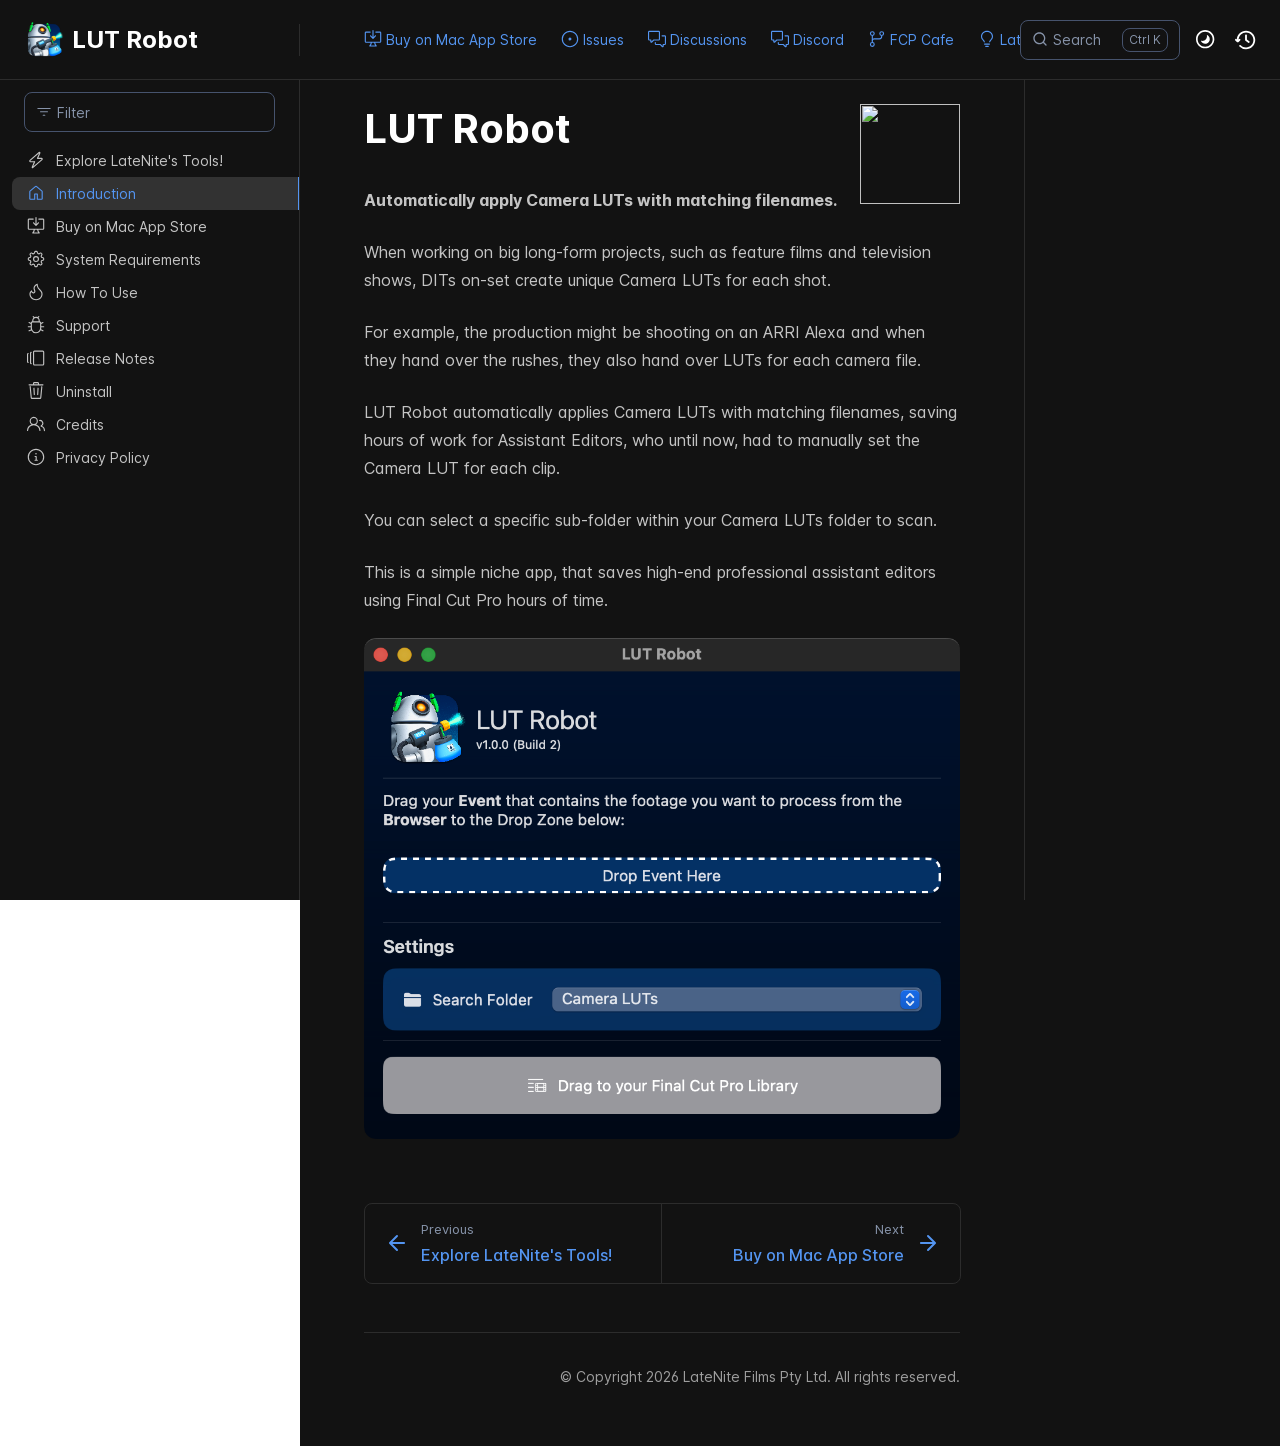
==== commit 2a7e9c41: "Refreshes Retype-generated documentation. Process triggered by latenitefilms." ====
--- a/index.html
+++ b/index.html
@@ -3,10 +3,10 @@
 <head>
     <meta charset="UTF-8">
     <meta name="viewport" content="width=device-width,initial-scale=1">
-    <meta name="turbo-cache-control" content="no-cache" data-turbo-track="reload" data-track-token="3.9.0.802161929559">
+    <meta name="turbo-cache-control" content="no-cache" data-turbo-track="reload" data-track-token="3.11.0.822361661993">
 
     <!-- See retype.com -->
-    <meta name="generator" content="Retype 3.9.0">
+    <meta name="generator" content="Retype 3.11.0">
 
     <!-- Primary Meta Tags -->
     <title>LUT Robot</title>
@@ -32,26 +32,26 @@
 
     <script data-cfasync="false">(function(){var cl=document.documentElement.classList,ls=localStorage.getItem("retype_scheme"),hd=cl.contains("dark"),hl=cl.contains("light"),wm=window.matchMedia&&window.matchMedia("(prefers-color-scheme: dark)").matches;if(ls==="dark"||(!ls&&wm&&!hd&&!hl)){cl.remove("light");cl.add("dark")}else if(ls==="light"||(!ls&&!wm&&!hd&&!hl)){cl.remove("dark");cl.add("light")}})();</script>
 
-    <link href="resources/css/retype.css?v=3.9.0.802161929559" rel="stylesheet">
-
-    <script data-cfasync="false" src="resources/js/config.js?v=3.9.0.802161929559" data-turbo-eval="false" defer></script>
-    <script data-cfasync="false" src="resources/js/retype.js?v=3.9.0" data-turbo-eval="false" defer></script>
-    <script id="lunr-js" data-cfasync="false" src="resources/js/lunr.js?v=3.9.0.802161929559" data-turbo-eval="false" defer></script>
+    <link href="resources/css/retype.css?v=3.11.0.822361661993" rel="stylesheet">
+
+    <script data-cfasync="false" src="resources/js/config.js?v=3.11.0.822361661993" data-turbo-eval="false" defer></script>
+    <script data-cfasync="false" src="resources/js/retype.js?v=3.11.0" data-turbo-eval="false" defer></script>
+    <script id="lunr-js" data-cfasync="false" src="resources/js/lunr.js?v=3.11.0.822361661993" data-turbo-eval="false" defer></script>
 </head>
 <body>
-    <div id="docs-app" class="relative text-base antialiased text-gray-700 bg-white font-body dark:bg-dark-850 dark:text-dark-300">
-        <div class="absolute bottom-0 left-0 bg-gray-100 dark:bg-dark-800" style="top: 5rem; right: 50%"></div>
-    
-        <header id="docs-site-header" class="sticky top-0 z-30 flex w-full h-16 bg-white border-b border-gray-200 md:h-20 dark:bg-dark-850 dark:border-dark-650">
+    <div id="retype-app" class="relative text-base antialiased text-base-text bg-base-bg font-body">
+        <div class="absolute bottom-0 left-0" style="top: 5rem; right: 50%"></div>
+    
+        <header id="retype-header" class="sticky top-0 z-30 flex w-full h-16 bg-header-bg border-b border-header-border md:h-20">
             <div class="container relative flex items-center justify-between pr-6 grow md:justify-start">
                 <!-- Mobile menu button skeleton -->
-                <button v-cloak class="skeleton docs-mobile-menu-button flex items-center justify-center shrink-0 overflow-hidden dark:text-white focus:outline-none rounded-full w-10 h-10 ml-3.5 md:hidden"><svg xmlns="http://www.w3.org/2000/svg" class="mb-px shrink-0" width="24" height="24" viewBox="0 0 24 24" role="presentation" style="margin-bottom: 0px;"><g fill="currentColor"><path d="M2 4h20v2H2zM2 11h20v2H2zM2 18h20v2H2z"></path></g></svg></button>
-                <div v-cloak id="docs-sidebar-toggle"></div>
+                <button v-cloak class="skeleton retype-mobile-menu-button flex items-center justify-center shrink-0 overflow-hidden dark:text-white focus:outline-none rounded-full w-10 h-10 ml-3.5 md:hidden"><svg xmlns="http://www.w3.org/2000/svg" class="mb-px shrink-0" width="24" height="24" viewBox="0 0 24 24" role="presentation" style="margin-bottom: 0px;"><g fill="currentColor"><path d="M2 4h20v2H2zM2 11h20v2H2zM2 18h20v2H2z"></path></g></svg></button>
+                <div v-cloak id="retype-sidebar-left-toggle-button"></div>
         
                 <!-- Logo -->
                 <div class="flex items-center justify-between h-full py-2 md:w-75">
                     <div class="flex items-center px-2 md:px-6">
-                        <a id="docs-site-logo" href="" class="flex items-center leading-snug text-2xl">
+                        <a id="retype-branding-logo" href="" class="flex items-center leading-snug text-2xl">
                             <span class="w-10 mr-2 grow-0 shrink-0 overflow-hidden">
                                 <img class="max-h-10 dark:hidden md:inline-block" src="static/logo.png">
                                 <img class="max-h-10 hidden dark:inline-block" src="static/logo.png">
@@ -60,15 +60,15 @@
                         </a>
                     </div>
         
-                    <span class="hidden h-8 border-r md:inline-block dark:border-dark-650"></span>
+                    <span class="hidden h-8 border-r md:inline-block border-base-border"></span>
                 </div>
         
                 <div class="flex justify-between md:grow">
                     <!-- Top Nav -->
-                    <nav class="hidden md:flex">
+                    <nav id="retype-header-nav" class="hidden md:flex">
                         <ul class="flex flex-col mb-4 md:pl-16 md:mb-0 md:flex-row md:items-center">
                             <li class="mr-6">
-                                <a class="py-2 md:mb-0 inline-flex items-center text-sm whitespace-nowrap transition-colors duration-200 ease-linear md:text-blue-500 dark:text-blue-400 hover:text-blue-800 dark:hover:text-blue-200" href="buy/">
+                                <a class="py-2 md:mb-0 inline-flex items-center text-sm whitespace-nowrap transition-colors duration-200 ease-linear md:text-header-text font-header-text-weight hover:text-header-text-hover" href="buy/">
                                     <svg xmlns="http://www.w3.org/2000/svg" class="mb-px mr-1" width="18" height="18" viewBox="0 0 24 24" role="presentation">
                                         <g fill="currentColor">
                                             <path d="M11.25 9.331V.75a.75.75 0 0 1 1.5 0v8.58l1.949-2.11A.75.75 0 1 1 15.8 8.237l-3.25 3.52a.75.75 0 0 1-1.102 0l-3.25-3.52A.75.75 0 1 1 9.3 7.22l1.949 2.111Z"/><path d="M2.5 3.75v11.5c0 .138.112.25.25.25h18.5a.25.25 0 0 0 .25-.25V3.75a.25.25 0 0 0-.25-.25h-5.5a.75.75 0 0 1 0-1.5h5.5c.966 0 1.75.784 1.75 1.75v11.5A1.75 1.75 0 0 1 21.25 17h-6.204c.171 1.375.805 2.652 1.769 3.757A.752.752 0 0 1 16.25 22h-8.5a.75.75 0 0 1-.566-1.243c.965-1.105 1.599-2.382 1.77-3.757H2.75A1.75 1.75 0 0 1 1 15.25V3.75C1 2.784 1.784 2 2.75 2h5.5a.75.75 0 0 1 0 1.5h-5.5a.25.25 0 0 0-.25.25ZM10.463 17c-.126 1.266-.564 2.445-1.223 3.5h5.52c-.66-1.055-1.098-2.234-1.223-3.5Z"/>
@@ -78,7 +78,7 @@
                                 </a>
                             </li>
                             <li class="mr-6">
-                                <a class="py-2 md:mb-0 inline-flex items-center text-sm whitespace-nowrap transition-colors duration-200 ease-linear md:text-blue-500 dark:text-blue-400 hover:text-blue-800 dark:hover:text-blue-200" href="https://github.com/latenitefilms/lutrobot/issues" target="_blank">
+                                <a class="py-2 md:mb-0 inline-flex items-center text-sm whitespace-nowrap transition-colors duration-200 ease-linear md:text-header-text font-header-text-weight hover:text-header-text-hover" href="https://github.com/latenitefilms/lutrobot/issues" target="_blank">
                                     <svg xmlns="http://www.w3.org/2000/svg" class="mb-px mr-1" width="18" height="18" viewBox="0 0 24 24" role="presentation">
                                         <g fill="currentColor">
                                             <path d="M12 1c6.075 0 11 4.925 11 11s-4.925 11-11 11S1 18.075 1 12 5.925 1 12 1ZM2.5 12a9.5 9.5 0 0 0 9.5 9.5 9.5 9.5 0 0 0 9.5-9.5A9.5 9.5 0 0 0 12 2.5 9.5 9.5 0 0 0 2.5 12Zm9.5 2a2 2 0 1 1-.001-3.999A2 2 0 0 1 12 14Z"/>
@@ -88,7 +88,7 @@
                                 </a>
                             </li>
                             <li class="mr-6">
-                                <a class="py-2 md:mb-0 inline-flex items-center text-sm whitespace-nowrap transition-colors duration-200 ease-linear md:text-blue-500 dark:text-blue-400 hover:text-blue-800 dark:hover:text-blue-200" href="https://github.com/latenitefilms/lutrobot/discussions" target="_blank">
+                                <a class="py-2 md:mb-0 inline-flex items-center text-sm whitespace-nowrap transition-colors duration-200 ease-linear md:text-header-text font-header-text-weight hover:text-header-text-hover" href="https://github.com/latenitefilms/lutrobot/discussions" target="_blank">
                                     <svg xmlns="http://www.w3.org/2000/svg" class="mb-px mr-1" width="18" height="18" viewBox="0 0 24 24" role="presentation">
                                         <g fill="currentColor">
                                             <path d="M1.75 1h12.5c.966 0 1.75.784 1.75 1.75v9.5A1.75 1.75 0 0 1 14.25 14H8.061l-2.574 2.573A1.458 1.458 0 0 1 3 15.543V14H1.75A1.75 1.75 0 0 1 0 12.25v-9.5C0 1.784.784 1 1.75 1ZM1.5 2.75v9.5c0 .138.112.25.25.25h2a.75.75 0 0 1 .75.75v2.19l2.72-2.72a.749.749 0 0 1 .53-.22h6.5a.25.25 0 0 0 .25-.25v-9.5a.25.25 0 0 0-.25-.25H1.75a.25.25 0 0 0-.25.25Z"/><path d="M22.5 8.75a.25.25 0 0 0-.25-.25h-3.5a.75.75 0 0 1 0-1.5h3.5c.966 0 1.75.784 1.75 1.75v9.5A1.75 1.75 0 0 1 22.25 20H21v1.543a1.457 1.457 0 0 1-2.487 1.03L15.939 20H10.75A1.75 1.75 0 0 1 9 18.25v-1.465a.75.75 0 0 1 1.5 0v1.465c0 .138.112.25.25.25h5.5a.75.75 0 0 1 .53.22l2.72 2.72v-2.19a.75.75 0 0 1 .75-.75h2a.25.25 0 0 0 .25-.25v-9.5Z"/>
@@ -98,7 +98,7 @@
                                 </a>
                             </li>
                             <li class="mr-6">
-                                <a class="py-2 md:mb-0 inline-flex items-center text-sm whitespace-nowrap transition-colors duration-200 ease-linear md:text-blue-500 dark:text-blue-400 hover:text-blue-800 dark:hover:text-blue-200" href="https://ltnt.tv/discord" target="_blank">
+                                <a class="py-2 md:mb-0 inline-flex items-center text-sm whitespace-nowrap transition-colors duration-200 ease-linear md:text-header-text font-header-text-weight hover:text-header-text-hover" href="https://ltnt.tv/discord" target="_blank">
                                     <svg xmlns="http://www.w3.org/2000/svg" class="mb-px mr-1" width="18" height="18" viewBox="0 0 24 24" role="presentation">
                                         <g fill="currentColor">
                                             <path d="M1.75 1h12.5c.966 0 1.75.784 1.75 1.75v9.5A1.75 1.75 0 0 1 14.25 14H8.061l-2.574 2.573A1.458 1.458 0 0 1 3 15.543V14H1.75A1.75 1.75 0 0 1 0 12.25v-9.5C0 1.784.784 1 1.75 1ZM1.5 2.75v9.5c0 .138.112.25.25.25h2a.75.75 0 0 1 .75.75v2.19l2.72-2.72a.749.749 0 0 1 .53-.22h6.5a.25.25 0 0 0 .25-.25v-9.5a.25.25 0 0 0-.25-.25H1.75a.25.25 0 0 0-.25.25Z"/><path d="M22.5 8.75a.25.25 0 0 0-.25-.25h-3.5a.75.75 0 0 1 0-1.5h3.5c.966 0 1.75.784 1.75 1.75v9.5A1.75 1.75 0 0 1 22.25 20H21v1.543a1.457 1.457 0 0 1-2.487 1.03L15.939 20H10.75A1.75 1.75 0 0 1 9 18.25v-1.465a.75.75 0 0 1 1.5 0v1.465c0 .138.112.25.25.25h5.5a.75.75 0 0 1 .53.22l2.72 2.72v-2.19a.75.75 0 0 1 .75-.75h2a.25.25 0 0 0 .25-.25v-9.5Z"/>
@@ -108,7 +108,7 @@
                                 </a>
                             </li>
                             <li class="mr-6">
-                                <a class="py-2 md:mb-0 inline-flex items-center text-sm whitespace-nowrap transition-colors duration-200 ease-linear md:text-blue-500 dark:text-blue-400 hover:text-blue-800 dark:hover:text-blue-200" href="https://fcp.cafe" target="_blank">
+                                <a class="py-2 md:mb-0 inline-flex items-center text-sm whitespace-nowrap transition-colors duration-200 ease-linear md:text-header-text font-header-text-weight hover:text-header-text-hover" href="https://fcp.cafe" target="_blank">
                                     <svg xmlns="http://www.w3.org/2000/svg" class="mb-px mr-1" width="18" height="18" viewBox="0 0 24 24" role="presentation">
                                         <g fill="currentColor">
                                             <path d="M15 4.75a3.25 3.25 0 1 1 6.5 0 3.25 3.25 0 0 1-6.5 0ZM2.5 19.25a3.25 3.25 0 1 1 6.5 0 3.25 3.25 0 0 1-6.5 0Zm0-14.5a3.25 3.25 0 1 1 6.5 0 3.25 3.25 0 0 1-6.5 0ZM5.75 6.5a1.75 1.75 0 1 0-.001-3.501A1.75 1.75 0 0 0 5.75 6.5Zm0 14.5a1.75 1.75 0 1 0-.001-3.501A1.75 1.75 0 0 0 5.75 21Zm12.5-14.5a1.75 1.75 0 1 0-.001-3.501A1.75 1.75 0 0 0 18.25 6.5Z"/><path d="M5.75 16.75A.75.75 0 0 1 5 16V8a.75.75 0 0 1 1.5 0v8a.75.75 0 0 1-.75.75Z"/><path d="M17.5 8.75v-1H19v1a3.75 3.75 0 0 1-3.75 3.75h-7a1.75 1.75 0 0 0-1.75 1.75H5A3.25 3.25 0 0 1 8.25 11h7a2.25 2.25 0 0 0 2.25-2.25Z"/>
@@ -118,7 +118,7 @@
                                 </a>
                             </li>
                             <li class="mr-6">
-                                <a class="py-2 md:mb-0 inline-flex items-center text-sm whitespace-nowrap transition-colors duration-200 ease-linear md:text-blue-500 dark:text-blue-400 hover:text-blue-800 dark:hover:text-blue-200" href="https://fcp.cafe/latenite/" target="_blank">
+                                <a class="py-2 md:mb-0 inline-flex items-center text-sm whitespace-nowrap transition-colors duration-200 ease-linear md:text-header-text font-header-text-weight hover:text-header-text-hover" href="https://fcp.cafe/latenite/" target="_blank">
                                     <svg xmlns="http://www.w3.org/2000/svg" class="mb-px mr-1" width="18" height="18" viewBox="0 0 24 24" role="presentation">
                                         <g fill="currentColor">
                                             <path d="M12 2.5c-3.81 0-6.5 2.743-6.5 6.119 0 1.536.632 2.572 1.425 3.56.172.215.347.422.527.635l.096.112c.21.25.427.508.63.774.404.531.783 1.128.995 1.834a.75.75 0 0 1-1.436.432c-.138-.46-.397-.89-.753-1.357a18.111 18.111 0 0 0-.582-.714l-.092-.11c-.18-.212-.37-.436-.555-.667C4.87 12.016 4 10.651 4 8.618 4 4.363 7.415 1 12 1s8 3.362 8 7.619c0 2.032-.87 3.397-1.755 4.5-.185.23-.375.454-.555.667l-.092.109c-.21.248-.405.481-.582.714-.356.467-.615.898-.753 1.357a.751.751 0 0 1-1.437-.432c.213-.706.592-1.303.997-1.834.202-.266.419-.524.63-.774l.095-.112c.18-.213.355-.42.527-.634.793-.99 1.425-2.025 1.425-3.561C18.5 5.243 15.81 2.5 12 2.5ZM8.75 18h6.5a.75.75 0 0 1 0 1.5h-6.5a.75.75 0 0 1 0-1.5Zm.75 3.75a.75.75 0 0 1 .75-.75h3.5a.75.75 0 0 1 0 1.5h-3.5a.75.75 0 0 1-.75-.75Z"/>
@@ -139,7 +139,7 @@
                             <div class="absolute flex items-center justify-center h-full pl-3 dark:text-dark-300">
                                 <svg xmlns="http://www.w3.org/2000/svg" class="icon-base" width="16" height="16" viewBox="0 0 24 24" aria-labelledby="icon" role="presentation" style="margin-bottom: 1px;"><g fill="currentColor" ><path d="M21.71 20.29l-3.68-3.68A8.963 8.963 0 0020 11c0-4.96-4.04-9-9-9s-9 4.04-9 9 4.04 9 9 9c2.12 0 4.07-.74 5.61-1.97l3.68 3.68c.2.19.45.29.71.29s.51-.1.71-.29c.39-.39.39-1.03 0-1.42zM4 11c0-3.86 3.14-7 7-7s7 3.14 7 7c0 1.92-.78 3.66-2.04 4.93-.01.01-.02.01-.02.01-.01.01-.01.01-.01.02A6.98 6.98 0 0111 18c-3.86 0-7-3.14-7-7z" ></path></g></svg>
                             </div>
-                            <input class="w-full h-10 placeholder-gray-400 transition-colors duration-200 ease-in bg-gray-200 border border-transparent rounded md:text-sm hover:bg-white hover:border-gray-300 focus:outline-none focus:bg-white focus:border-gray-500 dark:bg-dark-600 dark:border-dark-600 dark:placeholder-dark-400" style="padding: 0.625rem 0.75rem 0.625rem 2rem" type="text" placeholder="Search">
+                            <input class="w-full h-10 placeholder-search-placeholder transition-colors duration-200 ease-in bg-search-bg border border-transparent rounded md:text-sm hover:border-search-border-hover focus:outline-none focus:border-search-border-focus" style="padding: 0.625rem 0.75rem 0.625rem 2rem" type="text" placeholder="Search">
                         </div>
         
                         <!-- Mobile search button -->
@@ -157,7 +157,7 @@
                     </div>
         
                     <div v-cloak class="flex justify-end grow">
-                        <div id="docs-mobile-search-button"></div>
+                        <div id="retype-mobile-search-button"></div>
                         <doc-search-desktop></doc-search-desktop>
         
                         <doc-theme-switch class="lg:ml-2"></doc-theme-switch>
@@ -167,21 +167,22 @@
             </div>
         </header>
     
-        <div class="container relative flex bg-white">
+    
+        <div id="retype-container" class="container relative flex bg-white">
             <!-- Sidebar Skeleton -->
-            <div v-cloak class="fixed flex flex-col shrink-0 duration-300 ease-in-out bg-white border-gray-200 sidebar top-20 w-75 border-r h-screen md:sticky transition-transform skeleton dark:bg-dark-800 dark:border-dark-650">
+            <div v-cloak class="fixed flex flex-col shrink-0 duration-300 ease-in-out bg-sidebar-left-bg border-sidebar-left-border sidebar top-20 w-75 border-r h-screen md:sticky transition-transform skeleton">
             
                 <div class="flex items-center h-16 px-6">
-                    <input class="w-full h-8 px-3 py-2 transition-colors duration-200 ease-linear bg-white border border-gray-200 rounded shadow-none text-sm focus:outline-none focus:border-gray-600 dark:bg-dark-600 dark:border-dark-600" type="text" placeholder="Filter">
+                    <input class="w-full h-8 px-3 py-2 transition-colors duration-200 ease-linear bg-filter-bg border border-filter-border rounded shadow-none text-sm focus:outline-none focus:border-filter-border-focus" type="text" placeholder="Filter">
                 </div>
             
                 <div class="pl-6 mt-1 mb-4">
-                    <div class="w-32 h-3 mb-4 bg-gray-200 rounded-full loading dark:bg-dark-600"></div>
-                    <div class="w-48 h-3 mb-4 bg-gray-200 rounded-full loading dark:bg-dark-600"></div>
-                    <div class="w-40 h-3 mb-4 bg-gray-200 rounded-full loading dark:bg-dark-600"></div>
-                    <div class="w-32 h-3 mb-4 bg-gray-200 rounded-full loading dark:bg-dark-600"></div>
-                    <div class="w-48 h-3 mb-4 bg-gray-200 rounded-full loading dark:bg-dark-600"></div>
-                    <div class="w-40 h-3 mb-4 bg-gray-200 rounded-full loading dark:bg-dark-600"></div>
+                    <div class="w-32 h-3 mb-4 bg-skeleton-bg rounded-full loading"></div>
+                    <div class="w-48 h-3 mb-4 bg-skeleton-bg rounded-full loading"></div>
+                    <div class="w-40 h-3 mb-4 bg-skeleton-bg rounded-full loading"></div>
+                    <div class="w-32 h-3 mb-4 bg-skeleton-bg rounded-full loading"></div>
+                    <div class="w-48 h-3 mb-4 bg-skeleton-bg rounded-full loading"></div>
+                    <div class="w-40 h-3 mb-4 bg-skeleton-bg rounded-full loading"></div>
                 </div>
             
             </div>
@@ -189,13 +190,13 @@
             <!-- Sidebar component -->
             <doc-sidebar v-cloak>
                 <template #sidebar-footer>
-                    <div class="shrink-0 mt-auto border-t md:bg-transparent md:border-none dark:border-dark-650">
-            
-                        <div class="py-3 px-6 md:hidden border-b dark:border-dark-650">
+                    <div class="shrink-0 mt-auto border-t md:bg-transparent md:border-none dark:border-base-border">
+            
+                        <div class="py-3 px-6 md:hidden border-b dark:border-base-border">
                             <nav>
                                 <ul class="flex flex-wrap justify-center items-center">
                                     <li class="mr-6">
-                                        <a class="block py-1 inline-flex items-center text-sm whitespace-nowrap transition-colors duration-200 ease-linear md:text-blue-500 dark:text-blue-400 hover:text-blue-800 dark:hover:text-blue-200" href="buy/">
+                                        <a class="block py-1 inline-flex items-center text-sm whitespace-nowrap transition-colors duration-200 ease-linear md:text-header-text font-header-text-weight hover:text-header-text-hover" href="buy/">
                                             <svg xmlns="http://www.w3.org/2000/svg" class="mb-px mr-1" width="18" height="18" viewBox="0 0 24 24" role="presentation">
                                                 <g fill="currentColor">
                                                     <path d="M11.25 9.331V.75a.75.75 0 0 1 1.5 0v8.58l1.949-2.11A.75.75 0 1 1 15.8 8.237l-3.25 3.52a.75.75 0 0 1-1.102 0l-3.25-3.52A.75.75 0 1 1 9.3 7.22l1.949 2.111Z"/><path d="M2.5 3.75v11.5c0 .138.112.25.25.25h18.5a.25.25 0 0 0 .25-.25V3.75a.25.25 0 0 0-.25-.25h-5.5a.75.75 0 0 1 0-1.5h5.5c.966 0 1.75.784 1.75 1.75v11.5A1.75 1.75 0 0 1 21.25 17h-6.204c.171 1.375.805 2.652 1.769 3.757A.752.752 0 0 1 16.25 22h-8.5a.75.75 0 0 1-.566-1.243c.965-1.105 1.599-2.382 1.77-3.757H2.75A1.75 1.75 0 0 1 1 15.25V3.75C1 2.784 1.784 2 2.75 2h5.5a.75.75 0 0 1 0 1.5h-5.5a.25.25 0 0 0-.25.25ZM10.463 17c-.126 1.266-.564 2.445-1.223 3.5h5.52c-.66-1.055-1.098-2.234-1.223-3.5Z"/>
@@ -205,7 +206,7 @@
                                         </a>
                                     </li>
                                     <li class="mr-6">
-                                        <a class="block py-1 inline-flex items-center text-sm whitespace-nowrap transition-colors duration-200 ease-linear md:text-blue-500 dark:text-blue-400 hover:text-blue-800 dark:hover:text-blue-200" href="https://github.com/latenitefilms/lutrobot/issues" target="_blank">
+                                        <a class="block py-1 inline-flex items-center text-sm whitespace-nowrap transition-colors duration-200 ease-linear md:text-header-text font-header-text-weight hover:text-header-text-hover" href="https://github.com/latenitefilms/lutrobot/issues" target="_blank">
                                             <svg xmlns="http://www.w3.org/2000/svg" class="mb-px mr-1" width="18" height="18" viewBox="0 0 24 24" role="presentation">
                                                 <g fill="currentColor">
                                                     <path d="M12 1c6.075 0 11 4.925 11 11s-4.925 11-11 11S1 18.075 1 12 5.925 1 12 1ZM2.5 12a9.5 9.5 0 0 0 9.5 9.5 9.5 9.5 0 0 0 9.5-9.5A9.5 9.5 0 0 0 12 2.5 9.5 9.5 0 0 0 2.5 12Zm9.5 2a2 2 0 1 1-.001-3.999A2 2 0 0 1 12 14Z"/>
@@ -215,7 +216,7 @@
                                         </a>
                                     </li>
                                     <li class="mr-6">
-                                        <a class="block py-1 inline-flex items-center text-sm whitespace-nowrap transition-colors duration-200 ease-linear md:text-blue-500 dark:text-blue-400 hover:text-blue-800 dark:hover:text-blue-200" href="https://github.com/latenitefilms/lutrobot/discussions" target="_blank">
+                                        <a class="block py-1 inline-flex items-center text-sm whitespace-nowrap transition-colors duration-200 ease-linear md:text-header-text font-header-text-weight hover:text-header-text-hover" href="https://github.com/latenitefilms/lutrobot/discussions" target="_blank">
                                             <svg xmlns="http://www.w3.org/2000/svg" class="mb-px mr-1" width="18" height="18" viewBox="0 0 24 24" role="presentation">
                                                 <g fill="currentColor">
                                                     <path d="M1.75 1h12.5c.966 0 1.75.784 1.75 1.75v9.5A1.75 1.75 0 0 1 14.25 14H8.061l-2.574 2.573A1.458 1.458 0 0 1 3 15.543V14H1.75A1.75 1.75 0 0 1 0 12.25v-9.5C0 1.784.784 1 1.75 1ZM1.5 2.75v9.5c0 .138.112.25.25.25h2a.75.75 0 0 1 .75.75v2.19l2.72-2.72a.749.749 0 0 1 .53-.22h6.5a.25.25 0 0 0 .25-.25v-9.5a.25.25 0 0 0-.25-.25H1.75a.25.25 0 0 0-.25.25Z"/><path d="M22.5 8.75a.25.25 0 0 0-.25-.25h-3.5a.75.75 0 0 1 0-1.5h3.5c.966 0 1.75.784 1.75 1.75v9.5A1.75 1.75 0 0 1 22.25 20H21v1.543a1.457 1.457 0 0 1-2.487 1.03L15.939 20H10.75A1.75 1.75 0 0 1 9 18.25v-1.465a.75.75 0 0 1 1.5 0v1.465c0 .138.112.25.25.25h5.5a.75.75 0 0 1 .53.22l2.72 2.72v-2.19a.75.75 0 0 1 .75-.75h2a.25.25 0 0 0 .25-.25v-9.5Z"/>
@@ -225,7 +226,7 @@
                                         </a>
                                     </li>
                                     <li class="mr-6">
-                                        <a class="block py-1 inline-flex items-center text-sm whitespace-nowrap transition-colors duration-200 ease-linear md:text-blue-500 dark:text-blue-400 hover:text-blue-800 dark:hover:text-blue-200" href="https://ltnt.tv/discord" target="_blank">
+                                        <a class="block py-1 inline-flex items-center text-sm whitespace-nowrap transition-colors duration-200 ease-linear md:text-header-text font-header-text-weight hover:text-header-text-hover" href="https://ltnt.tv/discord" target="_blank">
                                             <svg xmlns="http://www.w3.org/2000/svg" class="mb-px mr-1" width="18" height="18" viewBox="0 0 24 24" role="presentation">
                                                 <g fill="currentColor">
                                                     <path d="M1.75 1h12.5c.966 0 1.75.784 1.75 1.75v9.5A1.75 1.75 0 0 1 14.25 14H8.061l-2.574 2.573A1.458 1.458 0 0 1 3 15.543V14H1.75A1.75 1.75 0 0 1 0 12.25v-9.5C0 1.784.784 1 1.75 1ZM1.5 2.75v9.5c0 .138.112.25.25.25h2a.75.75 0 0 1 .75.75v2.19l2.72-2.72a.749.749 0 0 1 .53-.22h6.5a.25.25 0 0 0 .25-.25v-9.5a.25.25 0 0 0-.25-.25H1.75a.25.25 0 0 0-.25.25Z"/><path d="M22.5 8.75a.25.25 0 0 0-.25-.25h-3.5a.75.75 0 0 1 0-1.5h3.5c.966 0 1.75.784 1.75 1.75v9.5A1.75 1.75 0 0 1 22.25 20H21v1.543a1.457 1.457 0 0 1-2.487 1.03L15.939 20H10.75A1.75 1.75 0 0 1 9 18.25v-1.465a.75.75 0 0 1 1.5 0v1.465c0 .138.112.25.25.25h5.5a.75.75 0 0 1 .53.22l2.72 2.72v-2.19a.75.75 0 0 1 .75-.75h2a.25.25 0 0 0 .25-.25v-9.5Z"/>
@@ -235,7 +236,7 @@
                                         </a>
                                     </li>
                                     <li class="mr-6">
-                                        <a class="block py-1 inline-flex items-center text-sm whitespace-nowrap transition-colors duration-200 ease-linear md:text-blue-500 dark:text-blue-400 hover:text-blue-800 dark:hover:text-blue-200" href="https://fcp.cafe" target="_blank">
+                                        <a class="block py-1 inline-flex items-center text-sm whitespace-nowrap transition-colors duration-200 ease-linear md:text-header-text font-header-text-weight hover:text-header-text-hover" href="https://fcp.cafe" target="_blank">
                                             <svg xmlns="http://www.w3.org/2000/svg" class="mb-px mr-1" width="18" height="18" viewBox="0 0 24 24" role="presentation">
                                                 <g fill="currentColor">
                                                     <path d="M15 4.75a3.25 3.25 0 1 1 6.5 0 3.25 3.25 0 0 1-6.5 0ZM2.5 19.25a3.25 3.25 0 1 1 6.5 0 3.25 3.25 0 0 1-6.5 0Zm0-14.5a3.25 3.25 0 1 1 6.5 0 3.25 3.25 0 0 1-6.5 0ZM5.75 6.5a1.75 1.75 0 1 0-.001-3.501A1.75 1.75 0 0 0 5.75 6.5Zm0 14.5a1.75 1.75 0 1 0-.001-3.501A1.75 1.75 0 0 0 5.75 21Zm12.5-14.5a1.75 1.75 0 1 0-.001-3.501A1.75 1.75 0 0 0 18.25 6.5Z"/><path d="M5.75 16.75A.75.75 0 0 1 5 16V8a.75.75 0 0 1 1.5 0v8a.75.75 0 0 1-.75.75Z"/><path d="M17.5 8.75v-1H19v1a3.75 3.75 0 0 1-3.75 3.75h-7a1.75 1.75 0 0 0-1.75 1.75H5A3.25 3.25 0 0 1 8.25 11h7a2.25 2.25 0 0 0 2.25-2.25Z"/>
@@ -245,7 +246,7 @@
                                         </a>
                                     </li>
                                     <li class="mr-6">
-                                        <a class="block py-1 inline-flex items-center text-sm whitespace-nowrap transition-colors duration-200 ease-linear md:text-blue-500 dark:text-blue-400 hover:text-blue-800 dark:hover:text-blue-200" href="https://fcp.cafe/latenite/" target="_blank">
+                                        <a class="block py-1 inline-flex items-center text-sm whitespace-nowrap transition-colors duration-200 ease-linear md:text-header-text font-header-text-weight hover:text-header-text-hover" href="https://fcp.cafe/latenite/" target="_blank">
                                             <svg xmlns="http://www.w3.org/2000/svg" class="mb-px mr-1" width="18" height="18" viewBox="0 0 24 24" role="presentation">
                                                 <g fill="currentColor">
                                                     <path d="M12 2.5c-3.81 0-6.5 2.743-6.5 6.119 0 1.536.632 2.572 1.425 3.56.172.215.347.422.527.635l.096.112c.21.25.427.508.63.774.404.531.783 1.128.995 1.834a.75.75 0 0 1-1.436.432c-.138-.46-.397-.89-.753-1.357a18.111 18.111 0 0 0-.582-.714l-.092-.11c-.18-.212-.37-.436-.555-.667C4.87 12.016 4 10.651 4 8.618 4 4.363 7.415 1 12 1s8 3.362 8 7.619c0 2.032-.87 3.397-1.755 4.5-.185.23-.375.454-.555.667l-.092.109c-.21.248-.405.481-.582.714-.356.467-.615.898-.753 1.357a.751.751 0 0 1-1.437-.432c.213-.706.592-1.303.997-1.834.202-.266.419-.524.63-.774l.095-.112c.18-.213.355-.42.527-.634.793-.99 1.425-2.025 1.425-3.561C18.5 5.243 15.81 2.5 12 2.5ZM8.75 18h6.5a.75.75 0 0 1 0 1.5h-6.5a.75.75 0 0 1 0-1.5Zm.75 3.75a.75.75 0 0 1 .75-.75h3.5a.75.75 0 0 1 0 1.5h-3.5a.75.75 0 0 1-.75-.75Z"/>
@@ -262,14 +263,14 @@
                 </template>
             </doc-sidebar>
     
-            <div class="grow min-w-0 dark:bg-dark-850">
+            <div class="grow min-w-0 bg-body-bg">
                 <!-- Render "toolbar" template here on api pages --><!-- Render page content -->
                 <div class="flex">
-                    <div class="min-w-0 p-4 grow md:px-16">
+                    <div id="retype-main" class="min-w-0 p-4 grow md:px-16">
                         <main class="relative pb-12 lg:pt-2">
-                            <div class="docs-markdown" id="docs-content">
+                            <div class="retype-markdown" id="retype-content">
                                 <!-- Rendered if sidebar right is enabled -->
-                                <div id="docs-sidebar-right-toggle"></div>
+                                <div id="retype-sidebar-right-toggle"></div>
                                 <!-- Page content  -->
 <style>
     @media (max-width: 959px) {
@@ -292,7 +293,7 @@
 <p>You can select a specific sub-folder within your Camera LUTs folder to scan.</p>
 <p>This is a simple niche app, that saves high-end professional assistant editors using Final Cut Pro hours of time.</p>
 <p><figure class="content-center">
-    <img src="static/lut-robot.png" alt="" />
+    <img src="static/lut-robot.png" alt="" class="rounded-image-rounded border-image-border border-image-border-width" />
     <figcaption class="caption"></figcaption>
 </figure>
 </p>
@@ -301,23 +302,23 @@
                                 <!-- Required only on API pages -->
                                 <doc-toolbar-member-filter-no-results></doc-toolbar-member-filter-no-results>
                             </div>
-                            <footer class="clear-both">
+                            <footer id="retype-content-footer" class="clear-both">
                             
-                                <nav class="print:hidden flex mt-14">
+                                <nav id="retype-nextprev" class="print:hidden flex mt-14">
                                     <div class="w-1/2">
-                                        <a class="px-5 py-4 h-full flex items-center break-normal font-medium text-blue-500 dark:text-blue-400 border border-gray-300 hover:border-gray-400 dark:border-dark-650 dark:hover:border-dark-450 rounded-l-lg transition-colors duration-150 relative hover:z-5" href="latenite/">
+                                        <a class="px-5 py-4 h-full flex items-center break-normal font-medium text-body-link border border-base-border hover:border-base-border-hover rounded-l-lg transition-colors duration-150 relative hover:z-5" href="latenite/">
                                             <svg xmlns="http://www.w3.org/2000/svg" class="mr-3" width="24" height="24" viewBox="0 0 24 24" fill="currentColor" overflow="visible"><path d="M19 11H7.41l5.29-5.29a.996.996 0 10-1.41-1.41l-7 7a1 1 0 000 1.42l7 7a1.024 1.024 0 001.42-.01.996.996 0 000-1.41L7.41 13H19c.55 0 1-.45 1-1s-.45-1-1-1z" /><path fill="none" d="M0 0h24v24H0z" /></svg>
                                             <span>
-                                                <span class="block text-xs font-normal text-gray-400 dark:text-dark-400">Previous</span>
+                                                <span class="block text-xs font-normal text-base-text-muted">Previous</span>
                                                 <span class="block mt-1">Explore Late​Nite's Tools!</span>
                                             </span>
                                         </a>
                                     </div>
                             
                                     <div class="w-1/2">
-                                        <a class="px-5 py-4 -mx-px h-full flex items-center justify-end break-normal font-medium text-blue-500 dark:text-blue-400 border border-gray-300 hover:border-gray-400 dark:border-dark-650 dark:hover:border-dark-450 rounded-r-lg transition-colors duration-150 relative hover:z-5" href="buy/">
+                                        <a class="px-5 py-4 -mx-px h-full flex items-center justify-end break-normal font-medium text-body-link border border-base-border hover:border-base-border-hover rounded-r-lg transition-colors duration-150 relative hover:z-5" href="buy/">
                                             <span>
-                                                <span class="block text-xs font-normal text-right text-gray-400 dark:text-dark-400">Next</span>
+                                                <span class="block text-xs font-normal text-right text-base-text-muted">Next</span>
                                                 <span class="block mt-1">Buy on Mac App Store</span>
                                             </span>
                                             <svg xmlns="http://www.w3.org/2000/svg" class="ml-3" width="24" height="24" viewBox="0 0 24 24" fill="currentColor" overflow="visible"><path d="M19.92 12.38a1 1 0 00-.22-1.09l-7-7a.996.996 0 10-1.41 1.41l5.3 5.3H5c-.55 0-1 .45-1 1s.45 1 1 1h11.59l-5.29 5.29a.996.996 0 000 1.41c.19.2.44.3.7.3s.51-.1.71-.29l7-7c.09-.09.16-.21.21-.33z" /><path fill="none" d="M0 0h24v24H0z" /></svg>
@@ -327,24 +328,24 @@
                             </footer>
                         </main>
                 
-                        <div class="print:border-none border-t dark:border-dark-650 pt-6 mb-8">
+                        <div id="retype-page-footer" class="print:border-none border-t border-base-border pt-6 mb-8">
                             <footer class="flex flex-wrap items-center justify-between print:justify-center">
-                                <div class="print:hidden">
+                                <div id="retype-footer-links" class="print:hidden">
                                     <ul class="flex flex-wrap items-center text-sm">
                                     </ul>
                                 </div>
-                                <div class="print:justify-center docs-copyright py-2 text-gray-500 dark:text-dark-350 text-sm leading-relaxed"><p>© Copyright 2025 LateNite Films Pty Ltd. All rights reserved.</p></div>
+                                <div id="retype-copyright" class="print:justify-center py-2 text-footer-text font-footer-link-weight text-sm leading-relaxed"><p>© Copyright 2026 LateNite Films Pty Ltd. All rights reserved.</p></div>
                             </footer>
                         </div>
                     </div>
                 
                     <!-- Rendered if sidebar right is enabled -->
                     <!-- Sidebar right skeleton-->
-                    <div v-cloak class="fixed top-0 bottom-0 right-0 translate-x-full bg-white border-gray-200 lg:sticky lg:border-l lg:shrink-0 lg:pt-6 lg:transform-none sm:w-1/2 lg:w-64 lg:z-0 md:w-104 sidebar-right skeleton dark:bg-dark-850 dark:border-dark-650">
+                    <div v-cloak class="fixed top-0 bottom-0 right-0 translate-x-full bg-sidebar-right-bg border-sidebar-right-border lg:sticky lg:border-l lg:shrink-0 lg:pt-6 lg:transform-none sm:w-1/2 lg:w-64 lg:z-0 md:w-104 sidebar-right skeleton">
                         <div class="pl-5">
-                            <div class="w-32 h-3 mb-4 bg-gray-200 dark:bg-dark-600 rounded-full loading"></div>
-                            <div class="w-48 h-3 mb-4 bg-gray-200 dark:bg-dark-600 rounded-full loading"></div>
-                            <div class="w-40 h-3 mb-4 bg-gray-200 dark:bg-dark-600 rounded-full loading"></div>
+                            <div class="w-32 h-3 mb-4 bg-skeleton-bg rounded-full loading"></div>
+                            <div class="w-48 h-3 mb-4 bg-skeleton-bg rounded-full loading"></div>
+                            <div class="w-40 h-3 mb-4 bg-skeleton-bg rounded-full loading"></div>
                         </div>
                     </div>
                 
@@ -360,7 +361,7 @@
     </div>
 
 
-    <div id="docs-overlay-target"></div>
+    <div id="retype-overlay-target"></div>
 
     <script data-cfasync="false">window.__DOCS__ = { "title": "Introduction", isRoot: true, level: 0, icon: "file", hasPrism: false, hasMermaid: false, hasMath: false, tocDepth: 23 }</script>
 </body>
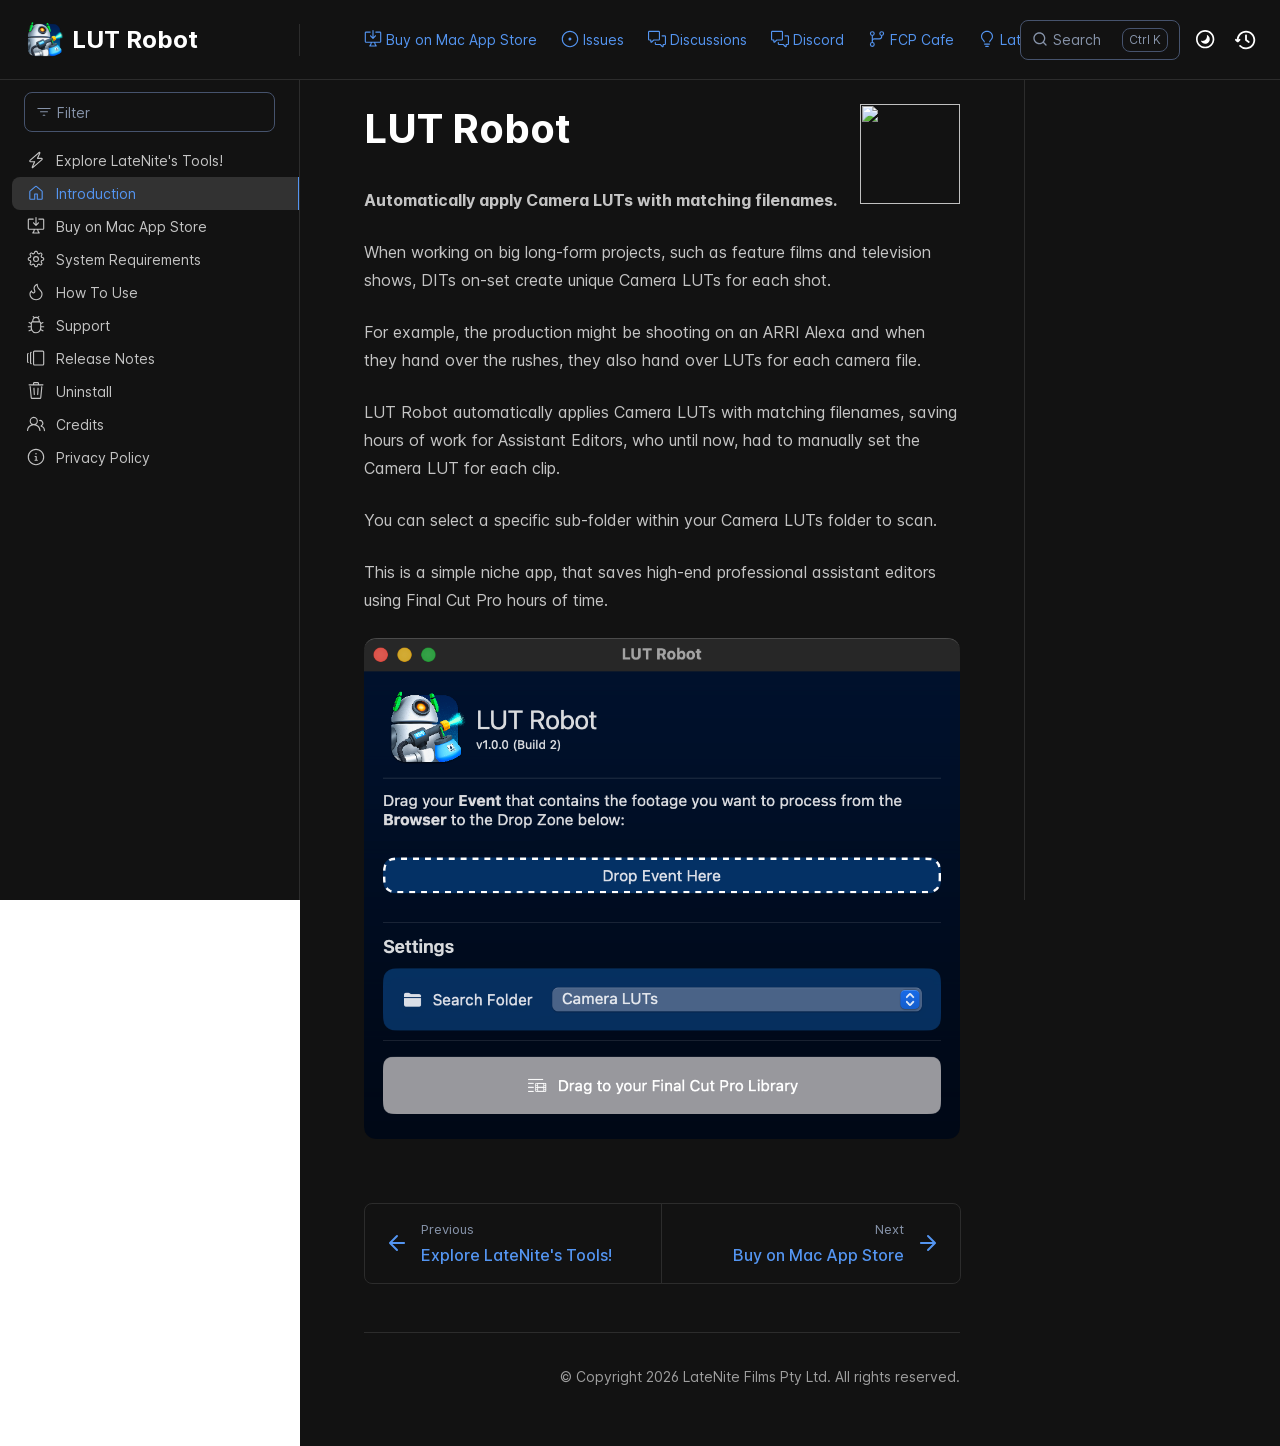
==== commit a713fc53: "Refreshes Retype-generated documentation. Process triggered by latenitefilms." ====
--- a/index.html
+++ b/index.html
@@ -3,7 +3,7 @@
 <head>
     <meta charset="UTF-8">
     <meta name="viewport" content="width=device-width,initial-scale=1">
-    <meta name="turbo-cache-control" content="no-cache" data-turbo-track="reload" data-track-token="3.11.0.822361661993">
+    <meta name="turbo-cache-control" content="no-cache" data-turbo-track="reload" data-track-token="3.11.0.822384474291">
 
     <!-- See retype.com -->
     <meta name="generator" content="Retype 3.11.0">
@@ -32,11 +32,11 @@
 
     <script data-cfasync="false">(function(){var cl=document.documentElement.classList,ls=localStorage.getItem("retype_scheme"),hd=cl.contains("dark"),hl=cl.contains("light"),wm=window.matchMedia&&window.matchMedia("(prefers-color-scheme: dark)").matches;if(ls==="dark"||(!ls&&wm&&!hd&&!hl)){cl.remove("light");cl.add("dark")}else if(ls==="light"||(!ls&&!wm&&!hd&&!hl)){cl.remove("dark");cl.add("light")}})();</script>
 
-    <link href="resources/css/retype.css?v=3.11.0.822361661993" rel="stylesheet">
-
-    <script data-cfasync="false" src="resources/js/config.js?v=3.11.0.822361661993" data-turbo-eval="false" defer></script>
+    <link href="resources/css/retype.css?v=3.11.0.822384474291" rel="stylesheet">
+
+    <script data-cfasync="false" src="resources/js/config.js?v=3.11.0.822384474291" data-turbo-eval="false" defer></script>
     <script data-cfasync="false" src="resources/js/retype.js?v=3.11.0" data-turbo-eval="false" defer></script>
-    <script id="lunr-js" data-cfasync="false" src="resources/js/lunr.js?v=3.11.0.822361661993" data-turbo-eval="false" defer></script>
+    <script id="lunr-js" data-cfasync="false" src="resources/js/lunr.js?v=3.11.0.822384474291" data-turbo-eval="false" defer></script>
 </head>
 <body>
     <div id="retype-app" class="relative text-base antialiased text-base-text bg-base-bg font-body">
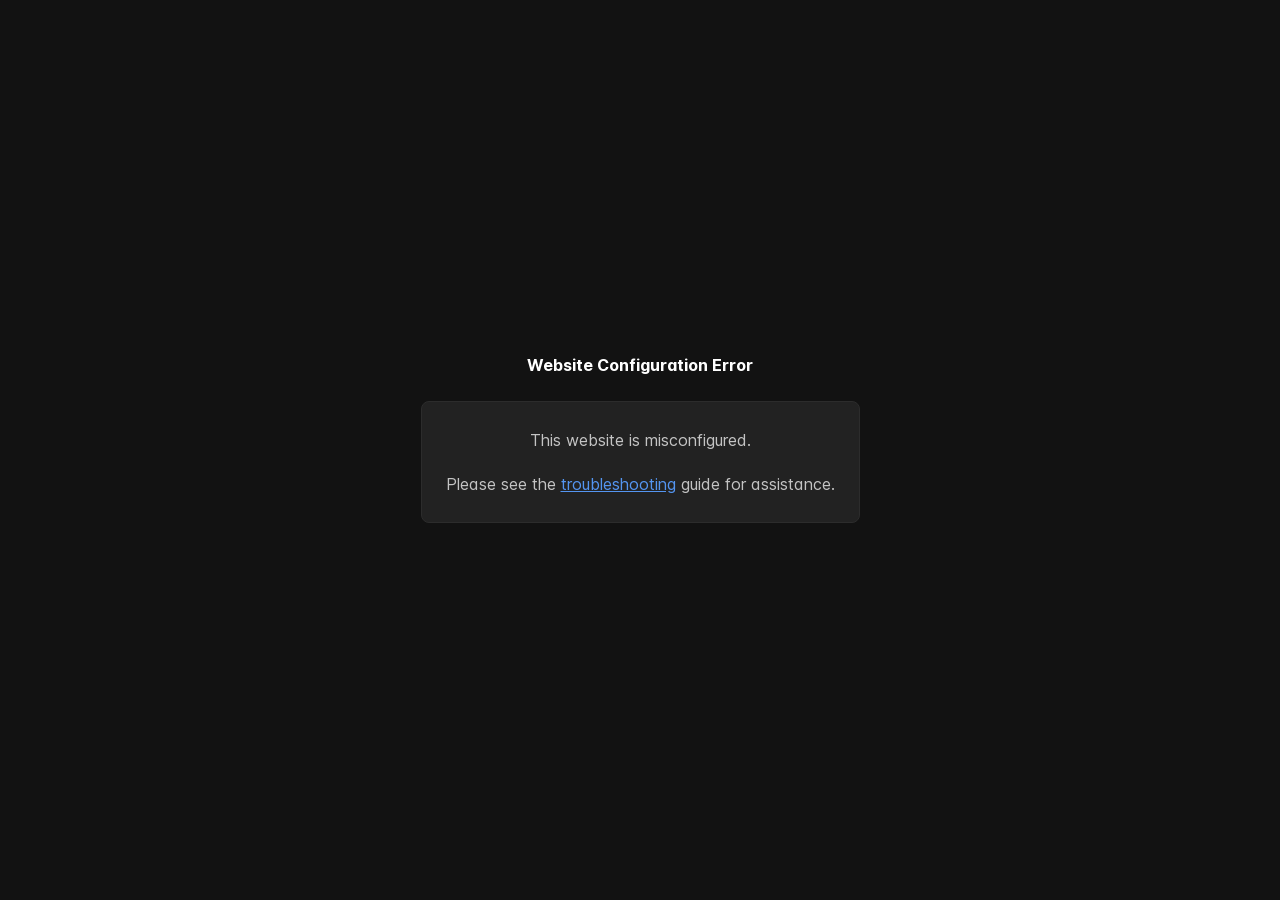
==== commit 4706da61: "Refreshes Retype-generated documentation. Process triggered by latenitefilms." ====
--- a/index.html
+++ b/index.html
@@ -3,10 +3,11 @@
 <head>
     <meta charset="UTF-8">
     <meta name="viewport" content="width=device-width,initial-scale=1">
-    <meta name="turbo-cache-control" content="no-cache" data-turbo-track="reload" data-track-token="3.11.0.822384474291">
+    <meta name="color-scheme" content="light dark">
+    <meta name="turbo-cache-control" content="no-cache" data-turbo-track="reload" data-track-token="4.4.0.828344240662">
 
     <!-- See retype.com -->
-    <meta name="generator" content="Retype 3.11.0">
+    <meta name="generator" content="Retype 4.4.0">
 
     <!-- Primary Meta Tags -->
     <title>LUT Robot</title>
@@ -16,262 +17,219 @@
     <!-- Canonical -->
     <link rel="canonical" href="https://lutrobot.fcp.cafe/">
 
-    <!-- Open Graph / Facebook -->
+    <!-- Open Graph -->
     <meta property="og:type" content="website">
     <meta property="og:url" content="https://lutrobot.fcp.cafe/">
     <meta property="og:title" content="LUT Robot">
     <meta property="og:description" content="Automatically apply Camera LUTs with matching filenames.">
     <meta property="og:image" content="https://lutrobot.fcp.cafe/static/lut-robot.png">
+    <meta property="og:image:width" content="1200">
+    <meta property="og:image:height" content="630">
+    <meta property="og:image:alt" content="LUT Robot">
+    <meta property="og:site_name" content="LUT Robot">
+    <meta property="og:locale" content="en_US">
 
     <!-- Twitter -->
-    <meta property="twitter:card" content="summary_large_image">
-    <meta property="twitter:url" content="https://lutrobot.fcp.cafe/">
-    <meta property="twitter:title" content="LUT Robot">
-    <meta property="twitter:description" content="Automatically apply Camera LUTs with matching filenames.">
-    <meta property="twitter:image" content="https://lutrobot.fcp.cafe/static/lut-robot.png">
+    <meta name="twitter:card" content="summary_large_image">
+    <meta name="twitter:url" content="https://lutrobot.fcp.cafe/">
+    <meta name="twitter:title" content="LUT Robot">
+    <meta name="twitter:description" content="Automatically apply Camera LUTs with matching filenames.">
+    <meta name="twitter:image" content="https://lutrobot.fcp.cafe/static/lut-robot.png">
+    <meta name="twitter:image:alt" content="LUT Robot">
 
     <script data-cfasync="false">(function(){var cl=document.documentElement.classList,ls=localStorage.getItem("retype_scheme"),hd=cl.contains("dark"),hl=cl.contains("light"),wm=window.matchMedia&&window.matchMedia("(prefers-color-scheme: dark)").matches;if(ls==="dark"||(!ls&&wm&&!hd&&!hl)){cl.remove("light");cl.add("dark")}else if(ls==="light"||(!ls&&!wm&&!hd&&!hl)){cl.remove("dark");cl.add("light")}})();</script>
 
-    <link href="resources/css/retype.css?v=3.11.0.822384474291" rel="stylesheet">
-
-    <script data-cfasync="false" src="resources/js/config.js?v=3.11.0.822384474291" data-turbo-eval="false" defer></script>
-    <script data-cfasync="false" src="resources/js/retype.js?v=3.11.0" data-turbo-eval="false" defer></script>
-    <script id="lunr-js" data-cfasync="false" src="resources/js/lunr.js?v=3.11.0.822384474291" data-turbo-eval="false" defer></script>
+    <link id="retype-favicon" rel="icon" href="static/favicon.ico" />
+    <link href="resources/css/retype.css?v=4.4.0.828344240662" rel="stylesheet">
+
+    <script data-cfasync="false" src="resources/js/config.js?v=4.4.0.828344240662" data-turbo-eval="false" defer></script>
+    <script data-cfasync="false" src="resources/js/retype.js?v=4.4.0" data-turbo-eval="false" defer></script>
+    <script id="lunr-js" data-cfasync="false" src="resources/js/lunr.js?v=4.4.0.828344240662" data-turbo-eval="false" defer></script>
 </head>
 <body>
     <div id="retype-app" class="relative text-base antialiased text-base-text bg-base-bg font-body">
-        <div class="absolute bottom-0 left-0" style="top: 5rem; right: 50%"></div>
-    
-        <header id="retype-header" class="sticky top-0 z-30 flex w-full h-16 bg-header-bg border-b border-header-border md:h-20">
-            <div class="container relative flex items-center justify-between pr-6 grow md:justify-start">
-                <!-- Mobile menu button skeleton -->
-                <button v-cloak class="skeleton retype-mobile-menu-button flex items-center justify-center shrink-0 overflow-hidden dark:text-white focus:outline-none rounded-full w-10 h-10 ml-3.5 md:hidden"><svg xmlns="http://www.w3.org/2000/svg" class="mb-px shrink-0" width="24" height="24" viewBox="0 0 24 24" role="presentation" style="margin-bottom: 0px;"><g fill="currentColor"><path d="M2 4h20v2H2zM2 11h20v2H2zM2 18h20v2H2z"></path></g></svg></button>
-                <div v-cloak id="retype-sidebar-left-toggle-button"></div>
-        
-                <!-- Logo -->
-                <div class="flex items-center justify-between h-full py-2 md:w-75">
-                    <div class="flex items-center px-2 md:px-6">
-                        <a id="retype-branding-logo" href="" class="flex items-center leading-snug text-2xl">
-                            <span class="w-10 mr-2 grow-0 shrink-0 overflow-hidden">
-                                <img class="max-h-10 dark:hidden md:inline-block" src="static/logo.png">
-                                <img class="max-h-10 hidden dark:inline-block" src="static/logo.png">
-                            </span>
-                            <span class="dark:text-white font-bold line-clamp-1 md:line-clamp-2">LUT Robot</span>
-                        </a>
-                    </div>
-        
-                    <span class="hidden h-8 border-r md:inline-block border-base-border"></span>
+    <div class="absolute bottom-0 left-0" style="top: 5rem; right: 50%"></div>
+
+    <header id="retype-header" class="sticky top-0 z-30 flex w-full h-16 bg-header-bg border-b border-header-border md:h-20">
+        <div class="container relative flex items-center justify-between pr-6 grow md:justify-start">
+            <!-- Mobile menu button skeleton -->
+            <button v-cloak class="skeleton retype-mobile-menu-button flex items-center justify-center shrink-0 overflow-hidden dark:text-white focus:outline-hidden rounded-full w-10 h-10 ml-3.5 md:hidden"><svg xmlns="http://www.w3.org/2000/svg" class="mb-px shrink-0" width="24" height="24" viewBox="0 0 24 24" role="presentation" style="margin-bottom: 0px;"><g fill="currentColor"><path d="M2 4h20v2H2zM2 11h20v2H2zM2 18h20v2H2z"></path></g></svg></button>
+            <div v-cloak id="retype-sidebar-left-toggle-button"></div>
+    
+            <!-- Logo -->
+            <div class="flex items-center justify-between h-full py-2 md:w-75">
+                <div class="flex items-center px-2 md:px-6">
+                    <a id="retype-branding-logo" href="https://lutrobot.fcp.cafe/" class="flex items-center leading-snug text-2xl">
+                        <span class="w-10 mr-2 grow-0 shrink-0 overflow-hidden">
+                            <img class="max-h-10 md:inline-block" src="static/logo.png" alt="" width="40" height="40">
+                        </span>
+                        <span class="dark:text-white font-bold line-clamp-1 md:line-clamp-2">LUT Robot</span>
+                    </a>
                 </div>
-        
-                <div class="flex justify-between md:grow">
-                    <!-- Top Nav -->
-                    <nav id="retype-header-nav" class="hidden md:flex">
-                        <ul class="flex flex-col mb-4 md:pl-16 md:mb-0 md:flex-row md:items-center">
-                            <li class="mr-6">
-                                <a class="py-2 md:mb-0 inline-flex items-center text-sm whitespace-nowrap transition-colors duration-200 ease-linear md:text-header-text font-header-text-weight hover:text-header-text-hover" href="buy/">
-                                    <svg xmlns="http://www.w3.org/2000/svg" class="mb-px mr-1" width="18" height="18" viewBox="0 0 24 24" role="presentation">
-                                        <g fill="currentColor">
+    
+                <span class="hidden h-8 border-r md:inline-block border-base-border"></span>
+            </div>
+    
+            <div class="flex justify-between md:grow">
+                <!-- Top Nav -->
+                <nav id="retype-header-nav" class="hidden md:flex">
+                    <ul class="flex flex-col mb-4 md:pl-16 md:mb-0 md:flex-row md:items-center">
+                        <li class="mr-6">
+                            <a class="py-2 md:mb-0 inline-flex items-center text-sm whitespace-nowrap transition-colors duration-200 ease-linear md:text-header-text font-header-text hover:text-header-text-hover" href="buy/">
+                                <svg xmlns="http://www.w3.org/2000/svg" class="block shrink-0 mr-1.5" width="18" height="18" viewBox="0 0 24 24" fill="currentColor" aria-hidden="true" focusable="false">
+                                    <path d="M11.25 9.331V.75a.75.75 0 0 1 1.5 0v8.58l1.949-2.11A.75.75 0 1 1 15.8 8.237l-3.25 3.52a.75.75 0 0 1-1.102 0l-3.25-3.52A.75.75 0 1 1 9.3 7.22l1.949 2.111Z"/><path d="M2.5 3.75v11.5c0 .138.112.25.25.25h18.5a.25.25 0 0 0 .25-.25V3.75a.25.25 0 0 0-.25-.25h-5.5a.75.75 0 0 1 0-1.5h5.5c.966 0 1.75.784 1.75 1.75v11.5A1.75 1.75 0 0 1 21.25 17h-6.204c.171 1.375.805 2.652 1.769 3.757A.752.752 0 0 1 16.25 22h-8.5a.75.75 0 0 1-.566-1.243c.965-1.105 1.599-2.382 1.77-3.757H2.75A1.75 1.75 0 0 1 1 15.25V3.75C1 2.784 1.784 2 2.75 2h5.5a.75.75 0 0 1 0 1.5h-5.5a.25.25 0 0 0-.25.25ZM10.463 17c-.126 1.266-.564 2.445-1.223 3.5h5.52c-.66-1.055-1.098-2.234-1.223-3.5Z"/>
+                                </svg>
+                                <span>Buy on Mac App Store</span>
+                            </a>
+                        </li>
+                        <li class="mr-6">
+                            <a class="py-2 md:mb-0 inline-flex items-center text-sm whitespace-nowrap transition-colors duration-200 ease-linear md:text-header-text font-header-text hover:text-header-text-hover" href="https://github.com/latenitefilms/lutrobot/issues" target="_blank">
+                                <svg xmlns="http://www.w3.org/2000/svg" class="block shrink-0 mr-1.5" width="18" height="18" viewBox="0 0 24 24" fill="currentColor" aria-hidden="true" focusable="false">
+                                    <path d="M12 1c6.075 0 11 4.925 11 11s-4.925 11-11 11S1 18.075 1 12 5.925 1 12 1ZM2.5 12a9.5 9.5 0 0 0 9.5 9.5 9.5 9.5 0 0 0 9.5-9.5A9.5 9.5 0 0 0 12 2.5 9.5 9.5 0 0 0 2.5 12Zm9.5 2a2 2 0 1 1-.001-3.999A2 2 0 0 1 12 14Z"/>
+                                </svg>
+                                <span>Issues</span>
+                            </a>
+                        </li>
+                        <li class="mr-6">
+                            <a class="py-2 md:mb-0 inline-flex items-center text-sm whitespace-nowrap transition-colors duration-200 ease-linear md:text-header-text font-header-text hover:text-header-text-hover" href="https://github.com/latenitefilms/lutrobot/discussions" target="_blank">
+                                <svg xmlns="http://www.w3.org/2000/svg" class="block shrink-0 mr-1.5" width="18" height="18" viewBox="0 0 24 24" fill="currentColor" aria-hidden="true" focusable="false">
+                                    <path d="M1.75 1h12.5c.966 0 1.75.784 1.75 1.75v9.5A1.75 1.75 0 0 1 14.25 14H8.061l-2.574 2.573A1.458 1.458 0 0 1 3 15.543V14H1.75A1.75 1.75 0 0 1 0 12.25v-9.5C0 1.784.784 1 1.75 1ZM1.5 2.75v9.5c0 .138.112.25.25.25h2a.75.75 0 0 1 .75.75v2.19l2.72-2.72a.749.749 0 0 1 .53-.22h6.5a.25.25 0 0 0 .25-.25v-9.5a.25.25 0 0 0-.25-.25H1.75a.25.25 0 0 0-.25.25Z"/><path d="M22.5 8.75a.25.25 0 0 0-.25-.25h-3.5a.75.75 0 0 1 0-1.5h3.5c.966 0 1.75.784 1.75 1.75v9.5A1.75 1.75 0 0 1 22.25 20H21v1.543a1.457 1.457 0 0 1-2.487 1.03L15.939 20H10.75A1.75 1.75 0 0 1 9 18.25v-1.465a.75.75 0 0 1 1.5 0v1.465c0 .138.112.25.25.25h5.5a.75.75 0 0 1 .53.22l2.72 2.72v-2.19a.75.75 0 0 1 .75-.75h2a.25.25 0 0 0 .25-.25v-9.5Z"/>
+                                </svg>
+                                <span>Discussions</span>
+                            </a>
+                        </li>
+                        <li class="mr-6">
+                            <a class="py-2 md:mb-0 inline-flex items-center text-sm whitespace-nowrap transition-colors duration-200 ease-linear md:text-header-text font-header-text hover:text-header-text-hover" href="https://ltnt.tv/discord" target="_blank">
+                                <svg xmlns="http://www.w3.org/2000/svg" class="block shrink-0 mr-1.5" width="18" height="18" viewBox="0 0 24 24" fill="currentColor" aria-hidden="true" focusable="false">
+                                    <path d="M1.75 1h12.5c.966 0 1.75.784 1.75 1.75v9.5A1.75 1.75 0 0 1 14.25 14H8.061l-2.574 2.573A1.458 1.458 0 0 1 3 15.543V14H1.75A1.75 1.75 0 0 1 0 12.25v-9.5C0 1.784.784 1 1.75 1ZM1.5 2.75v9.5c0 .138.112.25.25.25h2a.75.75 0 0 1 .75.75v2.19l2.72-2.72a.749.749 0 0 1 .53-.22h6.5a.25.25 0 0 0 .25-.25v-9.5a.25.25 0 0 0-.25-.25H1.75a.25.25 0 0 0-.25.25Z"/><path d="M22.5 8.75a.25.25 0 0 0-.25-.25h-3.5a.75.75 0 0 1 0-1.5h3.5c.966 0 1.75.784 1.75 1.75v9.5A1.75 1.75 0 0 1 22.25 20H21v1.543a1.457 1.457 0 0 1-2.487 1.03L15.939 20H10.75A1.75 1.75 0 0 1 9 18.25v-1.465a.75.75 0 0 1 1.5 0v1.465c0 .138.112.25.25.25h5.5a.75.75 0 0 1 .53.22l2.72 2.72v-2.19a.75.75 0 0 1 .75-.75h2a.25.25 0 0 0 .25-.25v-9.5Z"/>
+                                </svg>
+                                <span>Discord</span>
+                            </a>
+                        </li>
+                        <li class="mr-6">
+                            <a class="py-2 md:mb-0 inline-flex items-center text-sm whitespace-nowrap transition-colors duration-200 ease-linear md:text-header-text font-header-text hover:text-header-text-hover" href="https://fcp.cafe" target="_blank">
+                                <svg xmlns="http://www.w3.org/2000/svg" class="block shrink-0 mr-1.5" width="18" height="18" viewBox="0 0 24 24" fill="currentColor" aria-hidden="true" focusable="false">
+                                    <path d="M15 4.75a3.25 3.25 0 1 1 6.5 0 3.25 3.25 0 0 1-6.5 0ZM2.5 19.25a3.25 3.25 0 1 1 6.5 0 3.25 3.25 0 0 1-6.5 0Zm0-14.5a3.25 3.25 0 1 1 6.5 0 3.25 3.25 0 0 1-6.5 0ZM5.75 6.5a1.75 1.75 0 1 0-.001-3.501A1.75 1.75 0 0 0 5.75 6.5Zm0 14.5a1.75 1.75 0 1 0-.001-3.501A1.75 1.75 0 0 0 5.75 21Zm12.5-14.5a1.75 1.75 0 1 0-.001-3.501A1.75 1.75 0 0 0 18.25 6.5Z"/><path d="M5.75 16.75A.75.75 0 0 1 5 16V8a.75.75 0 0 1 1.5 0v8a.75.75 0 0 1-.75.75Z"/><path d="M17.5 8.75v-1H19v1a3.75 3.75 0 0 1-3.75 3.75h-7a1.75 1.75 0 0 0-1.75 1.75H5A3.25 3.25 0 0 1 8.25 11h7a2.25 2.25 0 0 0 2.25-2.25Z"/>
+                                </svg>
+                                <span>FCP Cafe</span>
+                            </a>
+                        </li>
+                        <li class="mr-6">
+                            <a class="py-2 md:mb-0 inline-flex items-center text-sm whitespace-nowrap transition-colors duration-200 ease-linear md:text-header-text font-header-text hover:text-header-text-hover" href="https://fcp.cafe/latenite/" target="_blank">
+                                <svg xmlns="http://www.w3.org/2000/svg" class="block shrink-0 mr-1.5" width="18" height="18" viewBox="0 0 24 24" fill="currentColor" aria-hidden="true" focusable="false">
+                                    <path d="M12 2.5c-3.81 0-6.5 2.743-6.5 6.119 0 1.536.632 2.572 1.425 3.56.172.215.347.422.527.635l.096.112c.21.25.427.508.63.774.404.531.783 1.128.995 1.834a.75.75 0 0 1-1.436.432c-.138-.46-.397-.89-.753-1.357a18.111 18.111 0 0 0-.582-.714l-.092-.11c-.18-.212-.37-.436-.555-.667C4.87 12.016 4 10.651 4 8.618 4 4.363 7.415 1 12 1s8 3.362 8 7.619c0 2.032-.87 3.397-1.755 4.5-.185.23-.375.454-.555.667l-.092.109c-.21.248-.405.481-.582.714-.356.467-.615.898-.753 1.357a.751.751 0 0 1-1.437-.432c.213-.706.592-1.303.997-1.834.202-.266.419-.524.63-.774l.095-.112c.18-.213.355-.42.527-.634.793-.99 1.425-2.025 1.425-3.561C18.5 5.243 15.81 2.5 12 2.5ZM8.75 18h6.5a.75.75 0 0 1 0 1.5h-6.5a.75.75 0 0 1 0-1.5Zm.75 3.75a.75.75 0 0 1 .75-.75h3.5a.75.75 0 0 1 0 1.5h-3.5a.75.75 0 0 1-.75-.75Z"/>
+                                </svg>
+                                <span>LateNite</span>
+                            </a>
+                        </li>
+    
+                    </ul>
+                </nav>
+    
+                <div v-cloak class="flex justify-end grow">
+                    <div id="retype-mobile-search-button"></div>
+                    <doc-search-desktop></doc-search-desktop>
+    
+                    <doc-theme-switch class="lg:ml-2"></doc-theme-switch>
+                    <doc-history></doc-history>
+                </div>
+            </div>
+        </div>
+    </header>
+
+
+    <div id="retype-container" class="container relative flex bg-white">
+        <!-- Sidebar Skeleton -->
+        <div v-cloak class="fixed flex flex-col shrink-0 duration-300 ease-in-out bg-sidebar-left-bg border-sidebar-left-border sidebar top-20 w-75 border-r h-screen md:sticky transition-transform skeleton">
+        
+            <div class="flex items-center h-16 px-6">
+                <input id="retype-filter-input-mock" class="w-full h-10 pl-8 px-3 py-2 transition-colors duration-200 ease-linear bg-filter-bg border border-filter-border rounded-lg shadow-none md:text-sm hover:border-filter-border-hover focus:outline-hidden focus:border-filter-border-focus placeholder-filter-placeholder" type="text">
+            </div>
+        
+            <div class="pl-6 mt-1 mb-4">
+                <div class="w-32 h-3 mb-4 bg-skeleton-bg rounded-full loading"></div>
+                <div class="w-48 h-3 mb-4 bg-skeleton-bg rounded-full loading"></div>
+                <div class="w-40 h-3 mb-4 bg-skeleton-bg rounded-full loading"></div>
+                <div class="w-32 h-3 mb-4 bg-skeleton-bg rounded-full loading"></div>
+                <div class="w-48 h-3 mb-4 bg-skeleton-bg rounded-full loading"></div>
+                <div class="w-40 h-3 mb-4 bg-skeleton-bg rounded-full loading"></div>
+            </div>
+        
+        </div>
+        
+        <!-- Sidebar component -->
+        <doc-sidebar v-cloak>
+            <template #sidebar-footer>
+                <div class="shrink-0 mt-auto border-t md:bg-transparent md:border-none dark:border-base-border">
+        
+                    <div class="py-3 px-6 md:hidden border-b dark:border-base-border">
+                        <nav>
+                            <ul class="flex flex-wrap justify-center items-center">
+                                <li class="mr-6">
+                                    <a class="block py-1 inline-flex items-center text-sm whitespace-nowrap transition-colors duration-200 ease-linear md:text-header-text font-header-text hover:text-header-text-hover" href="buy/">
+                                        <svg xmlns="http://www.w3.org/2000/svg" class="block shrink-0 mr-1.5" width="18" height="18" viewBox="0 0 24 24" fill="currentColor" aria-hidden="true" focusable="false">
                                             <path d="M11.25 9.331V.75a.75.75 0 0 1 1.5 0v8.58l1.949-2.11A.75.75 0 1 1 15.8 8.237l-3.25 3.52a.75.75 0 0 1-1.102 0l-3.25-3.52A.75.75 0 1 1 9.3 7.22l1.949 2.111Z"/><path d="M2.5 3.75v11.5c0 .138.112.25.25.25h18.5a.25.25 0 0 0 .25-.25V3.75a.25.25 0 0 0-.25-.25h-5.5a.75.75 0 0 1 0-1.5h5.5c.966 0 1.75.784 1.75 1.75v11.5A1.75 1.75 0 0 1 21.25 17h-6.204c.171 1.375.805 2.652 1.769 3.757A.752.752 0 0 1 16.25 22h-8.5a.75.75 0 0 1-.566-1.243c.965-1.105 1.599-2.382 1.77-3.757H2.75A1.75 1.75 0 0 1 1 15.25V3.75C1 2.784 1.784 2 2.75 2h5.5a.75.75 0 0 1 0 1.5h-5.5a.25.25 0 0 0-.25.25ZM10.463 17c-.126 1.266-.564 2.445-1.223 3.5h5.52c-.66-1.055-1.098-2.234-1.223-3.5Z"/>
-                                        </g>
-                                    </svg>
-                                    <span>Buy on Mac App Store</span>
-                                </a>
-                            </li>
-                            <li class="mr-6">
-                                <a class="py-2 md:mb-0 inline-flex items-center text-sm whitespace-nowrap transition-colors duration-200 ease-linear md:text-header-text font-header-text-weight hover:text-header-text-hover" href="https://github.com/latenitefilms/lutrobot/issues" target="_blank">
-                                    <svg xmlns="http://www.w3.org/2000/svg" class="mb-px mr-1" width="18" height="18" viewBox="0 0 24 24" role="presentation">
-                                        <g fill="currentColor">
+                                        </svg>
+                                        <span>Buy on Mac App Store</span>
+                                    </a>
+                                </li>
+                                <li class="mr-6">
+                                    <a class="block py-1 inline-flex items-center text-sm whitespace-nowrap transition-colors duration-200 ease-linear md:text-header-text font-header-text hover:text-header-text-hover" href="https://github.com/latenitefilms/lutrobot/issues" target="_blank">
+                                        <svg xmlns="http://www.w3.org/2000/svg" class="block shrink-0 mr-1.5" width="18" height="18" viewBox="0 0 24 24" fill="currentColor" aria-hidden="true" focusable="false">
                                             <path d="M12 1c6.075 0 11 4.925 11 11s-4.925 11-11 11S1 18.075 1 12 5.925 1 12 1ZM2.5 12a9.5 9.5 0 0 0 9.5 9.5 9.5 9.5 0 0 0 9.5-9.5A9.5 9.5 0 0 0 12 2.5 9.5 9.5 0 0 0 2.5 12Zm9.5 2a2 2 0 1 1-.001-3.999A2 2 0 0 1 12 14Z"/>
-                                        </g>
-                                    </svg>
-                                    <span>Issues</span>
-                                </a>
-                            </li>
-                            <li class="mr-6">
-                                <a class="py-2 md:mb-0 inline-flex items-center text-sm whitespace-nowrap transition-colors duration-200 ease-linear md:text-header-text font-header-text-weight hover:text-header-text-hover" href="https://github.com/latenitefilms/lutrobot/discussions" target="_blank">
-                                    <svg xmlns="http://www.w3.org/2000/svg" class="mb-px mr-1" width="18" height="18" viewBox="0 0 24 24" role="presentation">
-                                        <g fill="currentColor">
+                                        </svg>
+                                        <span>Issues</span>
+                                    </a>
+                                </li>
+                                <li class="mr-6">
+                                    <a class="block py-1 inline-flex items-center text-sm whitespace-nowrap transition-colors duration-200 ease-linear md:text-header-text font-header-text hover:text-header-text-hover" href="https://github.com/latenitefilms/lutrobot/discussions" target="_blank">
+                                        <svg xmlns="http://www.w3.org/2000/svg" class="block shrink-0 mr-1.5" width="18" height="18" viewBox="0 0 24 24" fill="currentColor" aria-hidden="true" focusable="false">
                                             <path d="M1.75 1h12.5c.966 0 1.75.784 1.75 1.75v9.5A1.75 1.75 0 0 1 14.25 14H8.061l-2.574 2.573A1.458 1.458 0 0 1 3 15.543V14H1.75A1.75 1.75 0 0 1 0 12.25v-9.5C0 1.784.784 1 1.75 1ZM1.5 2.75v9.5c0 .138.112.25.25.25h2a.75.75 0 0 1 .75.75v2.19l2.72-2.72a.749.749 0 0 1 .53-.22h6.5a.25.25 0 0 0 .25-.25v-9.5a.25.25 0 0 0-.25-.25H1.75a.25.25 0 0 0-.25.25Z"/><path d="M22.5 8.75a.25.25 0 0 0-.25-.25h-3.5a.75.75 0 0 1 0-1.5h3.5c.966 0 1.75.784 1.75 1.75v9.5A1.75 1.75 0 0 1 22.25 20H21v1.543a1.457 1.457 0 0 1-2.487 1.03L15.939 20H10.75A1.75 1.75 0 0 1 9 18.25v-1.465a.75.75 0 0 1 1.5 0v1.465c0 .138.112.25.25.25h5.5a.75.75 0 0 1 .53.22l2.72 2.72v-2.19a.75.75 0 0 1 .75-.75h2a.25.25 0 0 0 .25-.25v-9.5Z"/>
-                                        </g>
-                                    </svg>
-                                    <span>Discussions</span>
-                                </a>
-                            </li>
-                            <li class="mr-6">
-                                <a class="py-2 md:mb-0 inline-flex items-center text-sm whitespace-nowrap transition-colors duration-200 ease-linear md:text-header-text font-header-text-weight hover:text-header-text-hover" href="https://ltnt.tv/discord" target="_blank">
-                                    <svg xmlns="http://www.w3.org/2000/svg" class="mb-px mr-1" width="18" height="18" viewBox="0 0 24 24" role="presentation">
-                                        <g fill="currentColor">
+                                        </svg>
+                                        <span>Discussions</span>
+                                    </a>
+                                </li>
+                                <li class="mr-6">
+                                    <a class="block py-1 inline-flex items-center text-sm whitespace-nowrap transition-colors duration-200 ease-linear md:text-header-text font-header-text hover:text-header-text-hover" href="https://ltnt.tv/discord" target="_blank">
+                                        <svg xmlns="http://www.w3.org/2000/svg" class="block shrink-0 mr-1.5" width="18" height="18" viewBox="0 0 24 24" fill="currentColor" aria-hidden="true" focusable="false">
                                             <path d="M1.75 1h12.5c.966 0 1.75.784 1.75 1.75v9.5A1.75 1.75 0 0 1 14.25 14H8.061l-2.574 2.573A1.458 1.458 0 0 1 3 15.543V14H1.75A1.75 1.75 0 0 1 0 12.25v-9.5C0 1.784.784 1 1.75 1ZM1.5 2.75v9.5c0 .138.112.25.25.25h2a.75.75 0 0 1 .75.75v2.19l2.72-2.72a.749.749 0 0 1 .53-.22h6.5a.25.25 0 0 0 .25-.25v-9.5a.25.25 0 0 0-.25-.25H1.75a.25.25 0 0 0-.25.25Z"/><path d="M22.5 8.75a.25.25 0 0 0-.25-.25h-3.5a.75.75 0 0 1 0-1.5h3.5c.966 0 1.75.784 1.75 1.75v9.5A1.75 1.75 0 0 1 22.25 20H21v1.543a1.457 1.457 0 0 1-2.487 1.03L15.939 20H10.75A1.75 1.75 0 0 1 9 18.25v-1.465a.75.75 0 0 1 1.5 0v1.465c0 .138.112.25.25.25h5.5a.75.75 0 0 1 .53.22l2.72 2.72v-2.19a.75.75 0 0 1 .75-.75h2a.25.25 0 0 0 .25-.25v-9.5Z"/>
-                                        </g>
-                                    </svg>
-                                    <span>Discord</span>
-                                </a>
-                            </li>
-                            <li class="mr-6">
-                                <a class="py-2 md:mb-0 inline-flex items-center text-sm whitespace-nowrap transition-colors duration-200 ease-linear md:text-header-text font-header-text-weight hover:text-header-text-hover" href="https://fcp.cafe" target="_blank">
-                                    <svg xmlns="http://www.w3.org/2000/svg" class="mb-px mr-1" width="18" height="18" viewBox="0 0 24 24" role="presentation">
-                                        <g fill="currentColor">
+                                        </svg>
+                                        <span>Discord</span>
+                                    </a>
+                                </li>
+                                <li class="mr-6">
+                                    <a class="block py-1 inline-flex items-center text-sm whitespace-nowrap transition-colors duration-200 ease-linear md:text-header-text font-header-text hover:text-header-text-hover" href="https://fcp.cafe" target="_blank">
+                                        <svg xmlns="http://www.w3.org/2000/svg" class="block shrink-0 mr-1.5" width="18" height="18" viewBox="0 0 24 24" fill="currentColor" aria-hidden="true" focusable="false">
                                             <path d="M15 4.75a3.25 3.25 0 1 1 6.5 0 3.25 3.25 0 0 1-6.5 0ZM2.5 19.25a3.25 3.25 0 1 1 6.5 0 3.25 3.25 0 0 1-6.5 0Zm0-14.5a3.25 3.25 0 1 1 6.5 0 3.25 3.25 0 0 1-6.5 0ZM5.75 6.5a1.75 1.75 0 1 0-.001-3.501A1.75 1.75 0 0 0 5.75 6.5Zm0 14.5a1.75 1.75 0 1 0-.001-3.501A1.75 1.75 0 0 0 5.75 21Zm12.5-14.5a1.75 1.75 0 1 0-.001-3.501A1.75 1.75 0 0 0 18.25 6.5Z"/><path d="M5.75 16.75A.75.75 0 0 1 5 16V8a.75.75 0 0 1 1.5 0v8a.75.75 0 0 1-.75.75Z"/><path d="M17.5 8.75v-1H19v1a3.75 3.75 0 0 1-3.75 3.75h-7a1.75 1.75 0 0 0-1.75 1.75H5A3.25 3.25 0 0 1 8.25 11h7a2.25 2.25 0 0 0 2.25-2.25Z"/>
-                                        </g>
-                                    </svg>
-                                    <span>FCP Cafe</span>
-                                </a>
-                            </li>
-                            <li class="mr-6">
-                                <a class="py-2 md:mb-0 inline-flex items-center text-sm whitespace-nowrap transition-colors duration-200 ease-linear md:text-header-text font-header-text-weight hover:text-header-text-hover" href="https://fcp.cafe/latenite/" target="_blank">
-                                    <svg xmlns="http://www.w3.org/2000/svg" class="mb-px mr-1" width="18" height="18" viewBox="0 0 24 24" role="presentation">
-                                        <g fill="currentColor">
+                                        </svg>
+                                        <span>FCP Cafe</span>
+                                    </a>
+                                </li>
+                                <li class="mr-6">
+                                    <a class="block py-1 inline-flex items-center text-sm whitespace-nowrap transition-colors duration-200 ease-linear md:text-header-text font-header-text hover:text-header-text-hover" href="https://fcp.cafe/latenite/" target="_blank">
+                                        <svg xmlns="http://www.w3.org/2000/svg" class="block shrink-0 mr-1.5" width="18" height="18" viewBox="0 0 24 24" fill="currentColor" aria-hidden="true" focusable="false">
                                             <path d="M12 2.5c-3.81 0-6.5 2.743-6.5 6.119 0 1.536.632 2.572 1.425 3.56.172.215.347.422.527.635l.096.112c.21.25.427.508.63.774.404.531.783 1.128.995 1.834a.75.75 0 0 1-1.436.432c-.138-.46-.397-.89-.753-1.357a18.111 18.111 0 0 0-.582-.714l-.092-.11c-.18-.212-.37-.436-.555-.667C4.87 12.016 4 10.651 4 8.618 4 4.363 7.415 1 12 1s8 3.362 8 7.619c0 2.032-.87 3.397-1.755 4.5-.185.23-.375.454-.555.667l-.092.109c-.21.248-.405.481-.582.714-.356.467-.615.898-.753 1.357a.751.751 0 0 1-1.437-.432c.213-.706.592-1.303.997-1.834.202-.266.419-.524.63-.774l.095-.112c.18-.213.355-.42.527-.634.793-.99 1.425-2.025 1.425-3.561C18.5 5.243 15.81 2.5 12 2.5ZM8.75 18h6.5a.75.75 0 0 1 0 1.5h-6.5a.75.75 0 0 1 0-1.5Zm.75 3.75a.75.75 0 0 1 .75-.75h3.5a.75.75 0 0 1 0 1.5h-3.5a.75.75 0 0 1-.75-.75Z"/>
-                                        </g>
-                                    </svg>
-                                    <span>LateNite</span>
-                                </a>
-                            </li>
-        
-                        </ul>
-                    </nav>
-        
-                    <!-- Header Right Skeleton -->
-                    <div v-cloak class="flex justify-end grow skeleton">
-        
-                        <!-- Search input mock -->
-                        <div class="relative hidden w-40 lg:block lg:max-w-sm lg:ml-auto">
-                            <div class="absolute flex items-center justify-center h-full pl-3 dark:text-dark-300">
-                                <svg xmlns="http://www.w3.org/2000/svg" class="icon-base" width="16" height="16" viewBox="0 0 24 24" aria-labelledby="icon" role="presentation" style="margin-bottom: 1px;"><g fill="currentColor" ><path d="M21.71 20.29l-3.68-3.68A8.963 8.963 0 0020 11c0-4.96-4.04-9-9-9s-9 4.04-9 9 4.04 9 9 9c2.12 0 4.07-.74 5.61-1.97l3.68 3.68c.2.19.45.29.71.29s.51-.1.71-.29c.39-.39.39-1.03 0-1.42zM4 11c0-3.86 3.14-7 7-7s7 3.14 7 7c0 1.92-.78 3.66-2.04 4.93-.01.01-.02.01-.02.01-.01.01-.01.01-.01.02A6.98 6.98 0 0111 18c-3.86 0-7-3.14-7-7z" ></path></g></svg>
-                            </div>
-                            <input class="w-full h-10 placeholder-search-placeholder transition-colors duration-200 ease-in bg-search-bg border border-transparent rounded md:text-sm hover:border-search-border-hover focus:outline-none focus:border-search-border-focus" style="padding: 0.625rem 0.75rem 0.625rem 2rem" type="text" placeholder="Search">
-                        </div>
-        
-                        <!-- Mobile search button -->
-                        <div class="flex items-center justify-center w-10 h-10 lg:hidden">
-                            <svg xmlns="http://www.w3.org/2000/svg" class="shrink-0 icon-base" width="20" height="20" viewBox="0 0 24 24" aria-labelledby="icon" role="presentation" style="margin-bottom: 0px;"><g fill="currentColor" ><path d="M21.71 20.29l-3.68-3.68A8.963 8.963 0 0020 11c0-4.96-4.04-9-9-9s-9 4.04-9 9 4.04 9 9 9c2.12 0 4.07-.74 5.61-1.97l3.68 3.68c.2.19.45.29.71.29s.51-.1.71-.29c.39-.39.39-1.03 0-1.42zM4 11c0-3.86 3.14-7 7-7s7 3.14 7 7c0 1.92-.78 3.66-2.04 4.93-.01.01-.02.01-.02.01-.01.01-.01.01-.01.02A6.98 6.98 0 0111 18c-3.86 0-7-3.14-7-7z" ></path></g></svg>
-                        </div>
-        
-                        <!-- Dark mode switch placeholder -->
-                        <div class="w-10 h-10 lg:ml-2"></div>
-        
-                        <!-- History button -->
-                        <div class="flex items-center justify-center w-10 h-10" style="margin-right: -0.625rem;">
-                            <svg xmlns="http://www.w3.org/2000/svg" class="shrink-0 icon-base" width="22" height="22" viewBox="0 0 24 24" aria-labelledby="icon" role="presentation" style="margin-bottom: 0px;"><g fill="currentColor" ><g ><path d="M12.01 6.01c-.55 0-1 .45-1 1V12a1 1 0 00.4.8l3 2.22a.985.985 0 001.39-.2.996.996 0 00-.21-1.4l-2.6-1.92V7.01c.02-.55-.43-1-.98-1z"></path><path d="M12.01 1.91c-5.33 0-9.69 4.16-10.05 9.4l-.29-.26a.997.997 0 10-1.34 1.48l1.97 1.79c.19.17.43.26.67.26s.48-.09.67-.26l1.97-1.79a.997.997 0 10-1.34-1.48l-.31.28c.34-4.14 3.82-7.41 8.05-7.41 4.46 0 8.08 3.63 8.08 8.09s-3.63 8.08-8.08 8.08c-2.18 0-4.22-.85-5.75-2.4a.996.996 0 10-1.42 1.4 10.02 10.02 0 007.17 2.99c5.56 0 10.08-4.52 10.08-10.08.01-5.56-4.52-10.09-10.08-10.09z"></path></g></g></svg>
-                        </div>
-                    </div>
-        
-                    <div v-cloak class="flex justify-end grow">
-                        <div id="retype-mobile-search-button"></div>
-                        <doc-search-desktop></doc-search-desktop>
-        
-                        <doc-theme-switch class="lg:ml-2"></doc-theme-switch>
-                        <doc-history></doc-history>
+                                        </svg>
+                                        <span>LateNite</span>
+                                    </a>
+                                </li>
+        
+                            </ul>
+                        </nav>
                     </div>
                 </div>
-            </div>
-        </header>
-    
-    
-        <div id="retype-container" class="container relative flex bg-white">
-            <!-- Sidebar Skeleton -->
-            <div v-cloak class="fixed flex flex-col shrink-0 duration-300 ease-in-out bg-sidebar-left-bg border-sidebar-left-border sidebar top-20 w-75 border-r h-screen md:sticky transition-transform skeleton">
-            
-                <div class="flex items-center h-16 px-6">
-                    <input class="w-full h-8 px-3 py-2 transition-colors duration-200 ease-linear bg-filter-bg border border-filter-border rounded shadow-none text-sm focus:outline-none focus:border-filter-border-focus" type="text" placeholder="Filter">
-                </div>
-            
-                <div class="pl-6 mt-1 mb-4">
-                    <div class="w-32 h-3 mb-4 bg-skeleton-bg rounded-full loading"></div>
-                    <div class="w-48 h-3 mb-4 bg-skeleton-bg rounded-full loading"></div>
-                    <div class="w-40 h-3 mb-4 bg-skeleton-bg rounded-full loading"></div>
-                    <div class="w-32 h-3 mb-4 bg-skeleton-bg rounded-full loading"></div>
-                    <div class="w-48 h-3 mb-4 bg-skeleton-bg rounded-full loading"></div>
-                    <div class="w-40 h-3 mb-4 bg-skeleton-bg rounded-full loading"></div>
-                </div>
-            
-            </div>
-            
-            <!-- Sidebar component -->
-            <doc-sidebar v-cloak>
-                <template #sidebar-footer>
-                    <div class="shrink-0 mt-auto border-t md:bg-transparent md:border-none dark:border-base-border">
-            
-                        <div class="py-3 px-6 md:hidden border-b dark:border-base-border">
-                            <nav>
-                                <ul class="flex flex-wrap justify-center items-center">
-                                    <li class="mr-6">
-                                        <a class="block py-1 inline-flex items-center text-sm whitespace-nowrap transition-colors duration-200 ease-linear md:text-header-text font-header-text-weight hover:text-header-text-hover" href="buy/">
-                                            <svg xmlns="http://www.w3.org/2000/svg" class="mb-px mr-1" width="18" height="18" viewBox="0 0 24 24" role="presentation">
-                                                <g fill="currentColor">
-                                                    <path d="M11.25 9.331V.75a.75.75 0 0 1 1.5 0v8.58l1.949-2.11A.75.75 0 1 1 15.8 8.237l-3.25 3.52a.75.75 0 0 1-1.102 0l-3.25-3.52A.75.75 0 1 1 9.3 7.22l1.949 2.111Z"/><path d="M2.5 3.75v11.5c0 .138.112.25.25.25h18.5a.25.25 0 0 0 .25-.25V3.75a.25.25 0 0 0-.25-.25h-5.5a.75.75 0 0 1 0-1.5h5.5c.966 0 1.75.784 1.75 1.75v11.5A1.75 1.75 0 0 1 21.25 17h-6.204c.171 1.375.805 2.652 1.769 3.757A.752.752 0 0 1 16.25 22h-8.5a.75.75 0 0 1-.566-1.243c.965-1.105 1.599-2.382 1.77-3.757H2.75A1.75 1.75 0 0 1 1 15.25V3.75C1 2.784 1.784 2 2.75 2h5.5a.75.75 0 0 1 0 1.5h-5.5a.25.25 0 0 0-.25.25ZM10.463 17c-.126 1.266-.564 2.445-1.223 3.5h5.52c-.66-1.055-1.098-2.234-1.223-3.5Z"/>
-                                                </g>
-                                            </svg>
-                                            <span>Buy on Mac App Store</span>
-                                        </a>
-                                    </li>
-                                    <li class="mr-6">
-                                        <a class="block py-1 inline-flex items-center text-sm whitespace-nowrap transition-colors duration-200 ease-linear md:text-header-text font-header-text-weight hover:text-header-text-hover" href="https://github.com/latenitefilms/lutrobot/issues" target="_blank">
-                                            <svg xmlns="http://www.w3.org/2000/svg" class="mb-px mr-1" width="18" height="18" viewBox="0 0 24 24" role="presentation">
-                                                <g fill="currentColor">
-                                                    <path d="M12 1c6.075 0 11 4.925 11 11s-4.925 11-11 11S1 18.075 1 12 5.925 1 12 1ZM2.5 12a9.5 9.5 0 0 0 9.5 9.5 9.5 9.5 0 0 0 9.5-9.5A9.5 9.5 0 0 0 12 2.5 9.5 9.5 0 0 0 2.5 12Zm9.5 2a2 2 0 1 1-.001-3.999A2 2 0 0 1 12 14Z"/>
-                                                </g>
-                                            </svg>
-                                            <span>Issues</span>
-                                        </a>
-                                    </li>
-                                    <li class="mr-6">
-                                        <a class="block py-1 inline-flex items-center text-sm whitespace-nowrap transition-colors duration-200 ease-linear md:text-header-text font-header-text-weight hover:text-header-text-hover" href="https://github.com/latenitefilms/lutrobot/discussions" target="_blank">
-                                            <svg xmlns="http://www.w3.org/2000/svg" class="mb-px mr-1" width="18" height="18" viewBox="0 0 24 24" role="presentation">
-                                                <g fill="currentColor">
-                                                    <path d="M1.75 1h12.5c.966 0 1.75.784 1.75 1.75v9.5A1.75 1.75 0 0 1 14.25 14H8.061l-2.574 2.573A1.458 1.458 0 0 1 3 15.543V14H1.75A1.75 1.75 0 0 1 0 12.25v-9.5C0 1.784.784 1 1.75 1ZM1.5 2.75v9.5c0 .138.112.25.25.25h2a.75.75 0 0 1 .75.75v2.19l2.72-2.72a.749.749 0 0 1 .53-.22h6.5a.25.25 0 0 0 .25-.25v-9.5a.25.25 0 0 0-.25-.25H1.75a.25.25 0 0 0-.25.25Z"/><path d="M22.5 8.75a.25.25 0 0 0-.25-.25h-3.5a.75.75 0 0 1 0-1.5h3.5c.966 0 1.75.784 1.75 1.75v9.5A1.75 1.75 0 0 1 22.25 20H21v1.543a1.457 1.457 0 0 1-2.487 1.03L15.939 20H10.75A1.75 1.75 0 0 1 9 18.25v-1.465a.75.75 0 0 1 1.5 0v1.465c0 .138.112.25.25.25h5.5a.75.75 0 0 1 .53.22l2.72 2.72v-2.19a.75.75 0 0 1 .75-.75h2a.25.25 0 0 0 .25-.25v-9.5Z"/>
-                                                </g>
-                                            </svg>
-                                            <span>Discussions</span>
-                                        </a>
-                                    </li>
-                                    <li class="mr-6">
-                                        <a class="block py-1 inline-flex items-center text-sm whitespace-nowrap transition-colors duration-200 ease-linear md:text-header-text font-header-text-weight hover:text-header-text-hover" href="https://ltnt.tv/discord" target="_blank">
-                                            <svg xmlns="http://www.w3.org/2000/svg" class="mb-px mr-1" width="18" height="18" viewBox="0 0 24 24" role="presentation">
-                                                <g fill="currentColor">
-                                                    <path d="M1.75 1h12.5c.966 0 1.75.784 1.75 1.75v9.5A1.75 1.75 0 0 1 14.25 14H8.061l-2.574 2.573A1.458 1.458 0 0 1 3 15.543V14H1.75A1.75 1.75 0 0 1 0 12.25v-9.5C0 1.784.784 1 1.75 1ZM1.5 2.75v9.5c0 .138.112.25.25.25h2a.75.75 0 0 1 .75.75v2.19l2.72-2.72a.749.749 0 0 1 .53-.22h6.5a.25.25 0 0 0 .25-.25v-9.5a.25.25 0 0 0-.25-.25H1.75a.25.25 0 0 0-.25.25Z"/><path d="M22.5 8.75a.25.25 0 0 0-.25-.25h-3.5a.75.75 0 0 1 0-1.5h3.5c.966 0 1.75.784 1.75 1.75v9.5A1.75 1.75 0 0 1 22.25 20H21v1.543a1.457 1.457 0 0 1-2.487 1.03L15.939 20H10.75A1.75 1.75 0 0 1 9 18.25v-1.465a.75.75 0 0 1 1.5 0v1.465c0 .138.112.25.25.25h5.5a.75.75 0 0 1 .53.22l2.72 2.72v-2.19a.75.75 0 0 1 .75-.75h2a.25.25 0 0 0 .25-.25v-9.5Z"/>
-                                                </g>
-                                            </svg>
-                                            <span>Discord</span>
-                                        </a>
-                                    </li>
-                                    <li class="mr-6">
-                                        <a class="block py-1 inline-flex items-center text-sm whitespace-nowrap transition-colors duration-200 ease-linear md:text-header-text font-header-text-weight hover:text-header-text-hover" href="https://fcp.cafe" target="_blank">
-                                            <svg xmlns="http://www.w3.org/2000/svg" class="mb-px mr-1" width="18" height="18" viewBox="0 0 24 24" role="presentation">
-                                                <g fill="currentColor">
-                                                    <path d="M15 4.75a3.25 3.25 0 1 1 6.5 0 3.25 3.25 0 0 1-6.5 0ZM2.5 19.25a3.25 3.25 0 1 1 6.5 0 3.25 3.25 0 0 1-6.5 0Zm0-14.5a3.25 3.25 0 1 1 6.5 0 3.25 3.25 0 0 1-6.5 0ZM5.75 6.5a1.75 1.75 0 1 0-.001-3.501A1.75 1.75 0 0 0 5.75 6.5Zm0 14.5a1.75 1.75 0 1 0-.001-3.501A1.75 1.75 0 0 0 5.75 21Zm12.5-14.5a1.75 1.75 0 1 0-.001-3.501A1.75 1.75 0 0 0 18.25 6.5Z"/><path d="M5.75 16.75A.75.75 0 0 1 5 16V8a.75.75 0 0 1 1.5 0v8a.75.75 0 0 1-.75.75Z"/><path d="M17.5 8.75v-1H19v1a3.75 3.75 0 0 1-3.75 3.75h-7a1.75 1.75 0 0 0-1.75 1.75H5A3.25 3.25 0 0 1 8.25 11h7a2.25 2.25 0 0 0 2.25-2.25Z"/>
-                                                </g>
-                                            </svg>
-                                            <span>FCP Cafe</span>
-                                        </a>
-                                    </li>
-                                    <li class="mr-6">
-                                        <a class="block py-1 inline-flex items-center text-sm whitespace-nowrap transition-colors duration-200 ease-linear md:text-header-text font-header-text-weight hover:text-header-text-hover" href="https://fcp.cafe/latenite/" target="_blank">
-                                            <svg xmlns="http://www.w3.org/2000/svg" class="mb-px mr-1" width="18" height="18" viewBox="0 0 24 24" role="presentation">
-                                                <g fill="currentColor">
-                                                    <path d="M12 2.5c-3.81 0-6.5 2.743-6.5 6.119 0 1.536.632 2.572 1.425 3.56.172.215.347.422.527.635l.096.112c.21.25.427.508.63.774.404.531.783 1.128.995 1.834a.75.75 0 0 1-1.436.432c-.138-.46-.397-.89-.753-1.357a18.111 18.111 0 0 0-.582-.714l-.092-.11c-.18-.212-.37-.436-.555-.667C4.87 12.016 4 10.651 4 8.618 4 4.363 7.415 1 12 1s8 3.362 8 7.619c0 2.032-.87 3.397-1.755 4.5-.185.23-.375.454-.555.667l-.092.109c-.21.248-.405.481-.582.714-.356.467-.615.898-.753 1.357a.751.751 0 0 1-1.437-.432c.213-.706.592-1.303.997-1.834.202-.266.419-.524.63-.774l.095-.112c.18-.213.355-.42.527-.634.793-.99 1.425-2.025 1.425-3.561C18.5 5.243 15.81 2.5 12 2.5ZM8.75 18h6.5a.75.75 0 0 1 0 1.5h-6.5a.75.75 0 0 1 0-1.5Zm.75 3.75a.75.75 0 0 1 .75-.75h3.5a.75.75 0 0 1 0 1.5h-3.5a.75.75 0 0 1-.75-.75Z"/>
-                                                </g>
-                                            </svg>
-                                            <span>LateNite</span>
-                                        </a>
-                                    </li>
-            
-                                </ul>
-                            </nav>
-                        </div>
-                    </div>
-                </template>
-            </doc-sidebar>
-    
-            <div class="grow min-w-0 bg-body-bg">
-                <!-- Render "toolbar" template here on api pages --><!-- Render page content -->
-                <div class="flex">
-                    <div id="retype-main" class="min-w-0 p-4 grow md:px-16">
-                        <main class="relative pb-12 lg:pt-2">
-                            <div class="retype-markdown" id="retype-content">
-                                <!-- Rendered if sidebar right is enabled -->
-                                <div id="retype-sidebar-right-toggle"></div>
-                                <!-- Page content  -->
+            </template>
+        </doc-sidebar>
+
+        <div class="grow min-w-0 bg-body-bg">
+            <!-- Render "toolbar" template here on api pages --><!-- Render page content -->
+<div class="flex">
+    <div id="retype-main" class="min-w-0 p-4 grow md:px-16">
+        <main class="relative pb-12 lg:pt-2">
+            <div class="retype-markdown" id="retype-content">
+                <!-- Rendered if sidebar right is enabled -->
+                <div id="retype-sidebar-right-toggle"></div>
+                <!-- Page content  -->
 <style>
     @media (max-width: 959px) {
         img.rightLogo {
@@ -280,85 +238,79 @@
     }
 </style>
 <img class="rightLogo" src="https://github.com/latenitefilms/LUTRobot/raw/main/docs/static/logo.png" align="right" style="width: 100px !important; height: 100px !important;" />
-<doc-anchor-target id="lut-robot" class="break-words">
-    <h1>
-        <doc-anchor-trigger class="header-anchor-trigger" to="#lut-robot">#</doc-anchor-trigger>
-        <span>LUT Robot</span>
-    </h1>
-</doc-anchor-target>
+<h1 id="lut-robot">LUT Robot</h1>
 <p><strong>Automatically apply Camera LUTs with matching filenames.</strong></p>
 <p>When working on big long-form projects, such as feature films and television shows, DITs on-set create unique Camera LUTs for each shot.</p>
 <p>For example, the production might be shooting on an ARRI Alexa and when they hand over the rushes, they also hand over LUTs for each camera file.</p>
 <p>LUT Robot automatically applies Camera LUTs with matching filenames, saving hours of work for Assistant Editors, who until now, had to manually set the Camera LUT for each clip.</p>
 <p>You can select a specific sub-folder within your Camera LUTs folder to scan.</p>
 <p>This is a simple niche app, that saves high-end professional assistant editors using Final Cut Pro hours of time.</p>
-<p><figure class="content-center">
-    <img src="static/lut-robot.png" alt="" class="rounded-image-rounded border-image-border border-image-border-width" />
+<figure class="content-center">
+    <img src="static/lut-robot.png" alt="" class="max-w-full h-auto rounded-image-rounded border-image-border border-image-border-width" width="1000" height="840" />
     <figcaption class="caption"></figcaption>
 </figure>
-</p>
-
-                                
-                                <!-- Required only on API pages -->
-                                <doc-toolbar-member-filter-no-results></doc-toolbar-member-filter-no-results>
-                            </div>
-                            <footer id="retype-content-footer" class="clear-both">
-                            
-                                <nav id="retype-nextprev" class="print:hidden flex mt-14">
-                                    <div class="w-1/2">
-                                        <a class="px-5 py-4 h-full flex items-center break-normal font-medium text-body-link border border-base-border hover:border-base-border-hover rounded-l-lg transition-colors duration-150 relative hover:z-5" href="latenite/">
-                                            <svg xmlns="http://www.w3.org/2000/svg" class="mr-3" width="24" height="24" viewBox="0 0 24 24" fill="currentColor" overflow="visible"><path d="M19 11H7.41l5.29-5.29a.996.996 0 10-1.41-1.41l-7 7a1 1 0 000 1.42l7 7a1.024 1.024 0 001.42-.01.996.996 0 000-1.41L7.41 13H19c.55 0 1-.45 1-1s-.45-1-1-1z" /><path fill="none" d="M0 0h24v24H0z" /></svg>
-                                            <span>
-                                                <span class="block text-xs font-normal text-base-text-muted">Previous</span>
-                                                <span class="block mt-1">Explore Late​Nite's Tools!</span>
-                                            </span>
-                                        </a>
-                                    </div>
-                            
-                                    <div class="w-1/2">
-                                        <a class="px-5 py-4 -mx-px h-full flex items-center justify-end break-normal font-medium text-body-link border border-base-border hover:border-base-border-hover rounded-r-lg transition-colors duration-150 relative hover:z-5" href="buy/">
-                                            <span>
-                                                <span class="block text-xs font-normal text-right text-base-text-muted">Next</span>
-                                                <span class="block mt-1">Buy on Mac App Store</span>
-                                            </span>
-                                            <svg xmlns="http://www.w3.org/2000/svg" class="ml-3" width="24" height="24" viewBox="0 0 24 24" fill="currentColor" overflow="visible"><path d="M19.92 12.38a1 1 0 00-.22-1.09l-7-7a.996.996 0 10-1.41 1.41l5.3 5.3H5c-.55 0-1 .45-1 1s.45 1 1 1h11.59l-5.29 5.29a.996.996 0 000 1.41c.19.2.44.3.7.3s.51-.1.71-.29l7-7c.09-.09.16-.21.21-.33z" /><path fill="none" d="M0 0h24v24H0z" /></svg>
-                                        </a>
-                                    </div>
-                                </nav>
-                            </footer>
-                        </main>
+
                 
-                        <div id="retype-page-footer" class="print:border-none border-t border-base-border pt-6 mb-8">
-                            <footer class="flex flex-wrap items-center justify-between print:justify-center">
-                                <div id="retype-footer-links" class="print:hidden">
-                                    <ul class="flex flex-wrap items-center text-sm">
-                                    </ul>
-                                </div>
-                                <div id="retype-copyright" class="print:justify-center py-2 text-footer-text font-footer-link-weight text-sm leading-relaxed"><p>© Copyright 2026 LateNite Films Pty Ltd. All rights reserved.</p></div>
-                            </footer>
-                        </div>
+                <!-- Required only on API pages -->
+                <doc-toolbar-member-filter-no-results></doc-toolbar-member-filter-no-results>
+            </div>
+            <footer id="retype-content-footer" class="clear-both">
+            
+                <nav id="retype-nextprev" class="print:hidden flex mt-14">
+                    <div class="w-1/2">
+                        <a class="px-5 py-4 h-full flex items-center break-normal font-medium text-body-link border border-base-border hover:border-base-border-hover rounded-l-lg transition-colors duration-150 relative hover:z-5" href="latenite/">
+                            <svg xmlns="http://www.w3.org/2000/svg" class="mr-3" width="24" height="24" viewBox="0 0 24 24" fill="currentColor" overflow="visible"><path d="M19 11H7.41l5.29-5.29a.996.996 0 10-1.41-1.41l-7 7a1 1 0 000 1.42l7 7a1.024 1.024 0 001.42-.01.996.996 0 000-1.41L7.41 13H19c.55 0 1-.45 1-1s-.45-1-1-1z" /><path fill="none" d="M0 0h24v24H0z" /></svg>
+                            <span>
+                                <span class="block text-xs font-normal text-base-text-muted">Previous</span>
+                                <span class="block mt-1">Explore Late​Nite's Tools!</span>
+                            </span>
+                        </a>
                     </div>
-                
-                    <!-- Rendered if sidebar right is enabled -->
-                    <!-- Sidebar right skeleton-->
-                    <div v-cloak class="fixed top-0 bottom-0 right-0 translate-x-full bg-sidebar-right-bg border-sidebar-right-border lg:sticky lg:border-l lg:shrink-0 lg:pt-6 lg:transform-none sm:w-1/2 lg:w-64 lg:z-0 md:w-104 sidebar-right skeleton">
-                        <div class="pl-5">
-                            <div class="w-32 h-3 mb-4 bg-skeleton-bg rounded-full loading"></div>
-                            <div class="w-48 h-3 mb-4 bg-skeleton-bg rounded-full loading"></div>
-                            <div class="w-40 h-3 mb-4 bg-skeleton-bg rounded-full loading"></div>
-                        </div>
+            
+                    <div class="w-1/2">
+                        <a class="px-5 py-4 -mx-px h-full flex items-center justify-end break-normal font-medium text-body-link border border-base-border hover:border-base-border-hover rounded-r-lg transition-colors duration-150 relative hover:z-5" href="buy/">
+                            <span>
+                                <span class="block text-xs font-normal text-right text-base-text-muted">Next</span>
+                                <span class="block mt-1">Buy on Mac App Store</span>
+                            </span>
+                            <svg xmlns="http://www.w3.org/2000/svg" class="ml-3" width="24" height="24" viewBox="0 0 24 24" fill="currentColor" overflow="visible"><path d="M19.92 12.38a1 1 0 00-.22-1.09l-7-7a.996.996 0 10-1.41 1.41l5.3 5.3H5c-.55 0-1 .45-1 1s.45 1 1 1h11.59l-5.29 5.29a.996.996 0 000 1.41c.19.2.44.3.7.3s.51-.1.71-.29l7-7c.09-.09.16-.21.21-.33z" /><path fill="none" d="M0 0h24v24H0z" /></svg>
+                        </a>
                     </div>
-                
-                    <!-- User should be able to hide sidebar right -->
-                    <doc-sidebar-right v-cloak></doc-sidebar-right>
+                </nav>
+            </footer>
+        </main>
+
+        <div id="retype-page-footer" class="print:border-none border-t border-base-border pt-6 mb-8">
+            <footer class="flex flex-wrap items-center justify-between print:justify-center">
+                <div id="retype-footer-links" class="print:hidden">
+                    <ul class="flex flex-wrap items-center text-sm">
+                    </ul>
                 </div>
-
-            </div>
-        </div>
-    
-        <doc-search-mobile></doc-search-mobile>
-        <doc-back-to-top></doc-back-to-top>
+                <div id="retype-copyright" class="print:justify-center py-2 text-footer-text font-footer-link text-sm leading-relaxed"><p>© Copyright 2026 LateNite Films Pty Ltd. All rights reserved.</p></div>
+            </footer>
+        </div>
     </div>
+
+    <!-- Rendered if sidebar right is enabled -->
+    <!-- Sidebar right skeleton-->
+    <div v-cloak class="fixed top-0 bottom-0 right-0 translate-x-full bg-sidebar-right-bg border-sidebar-right-border lg:sticky lg:border-l lg:shrink-0 lg:pt-6 lg:translate-x-0 sm:w-1/2 lg:w-64 lg:z-0 md:w-104 sidebar-right skeleton">
+        <div class="pl-5">
+            <div class="w-32 h-3 mb-4 bg-skeleton-bg rounded-full loading"></div>
+            <div class="w-48 h-3 mb-4 bg-skeleton-bg rounded-full loading"></div>
+            <div class="w-40 h-3 mb-4 bg-skeleton-bg rounded-full loading"></div>
+        </div>
+    </div>
+
+    <!-- User should be able to hide sidebar right -->
+    <doc-sidebar-right v-cloak></doc-sidebar-right>
+</div>
+
+        </div>
+    </div>
+
+    <doc-search-mobile></doc-search-mobile>
+    <doc-back-to-top></doc-back-to-top>
+</div>
 
 
     <div id="retype-overlay-target"></div>
